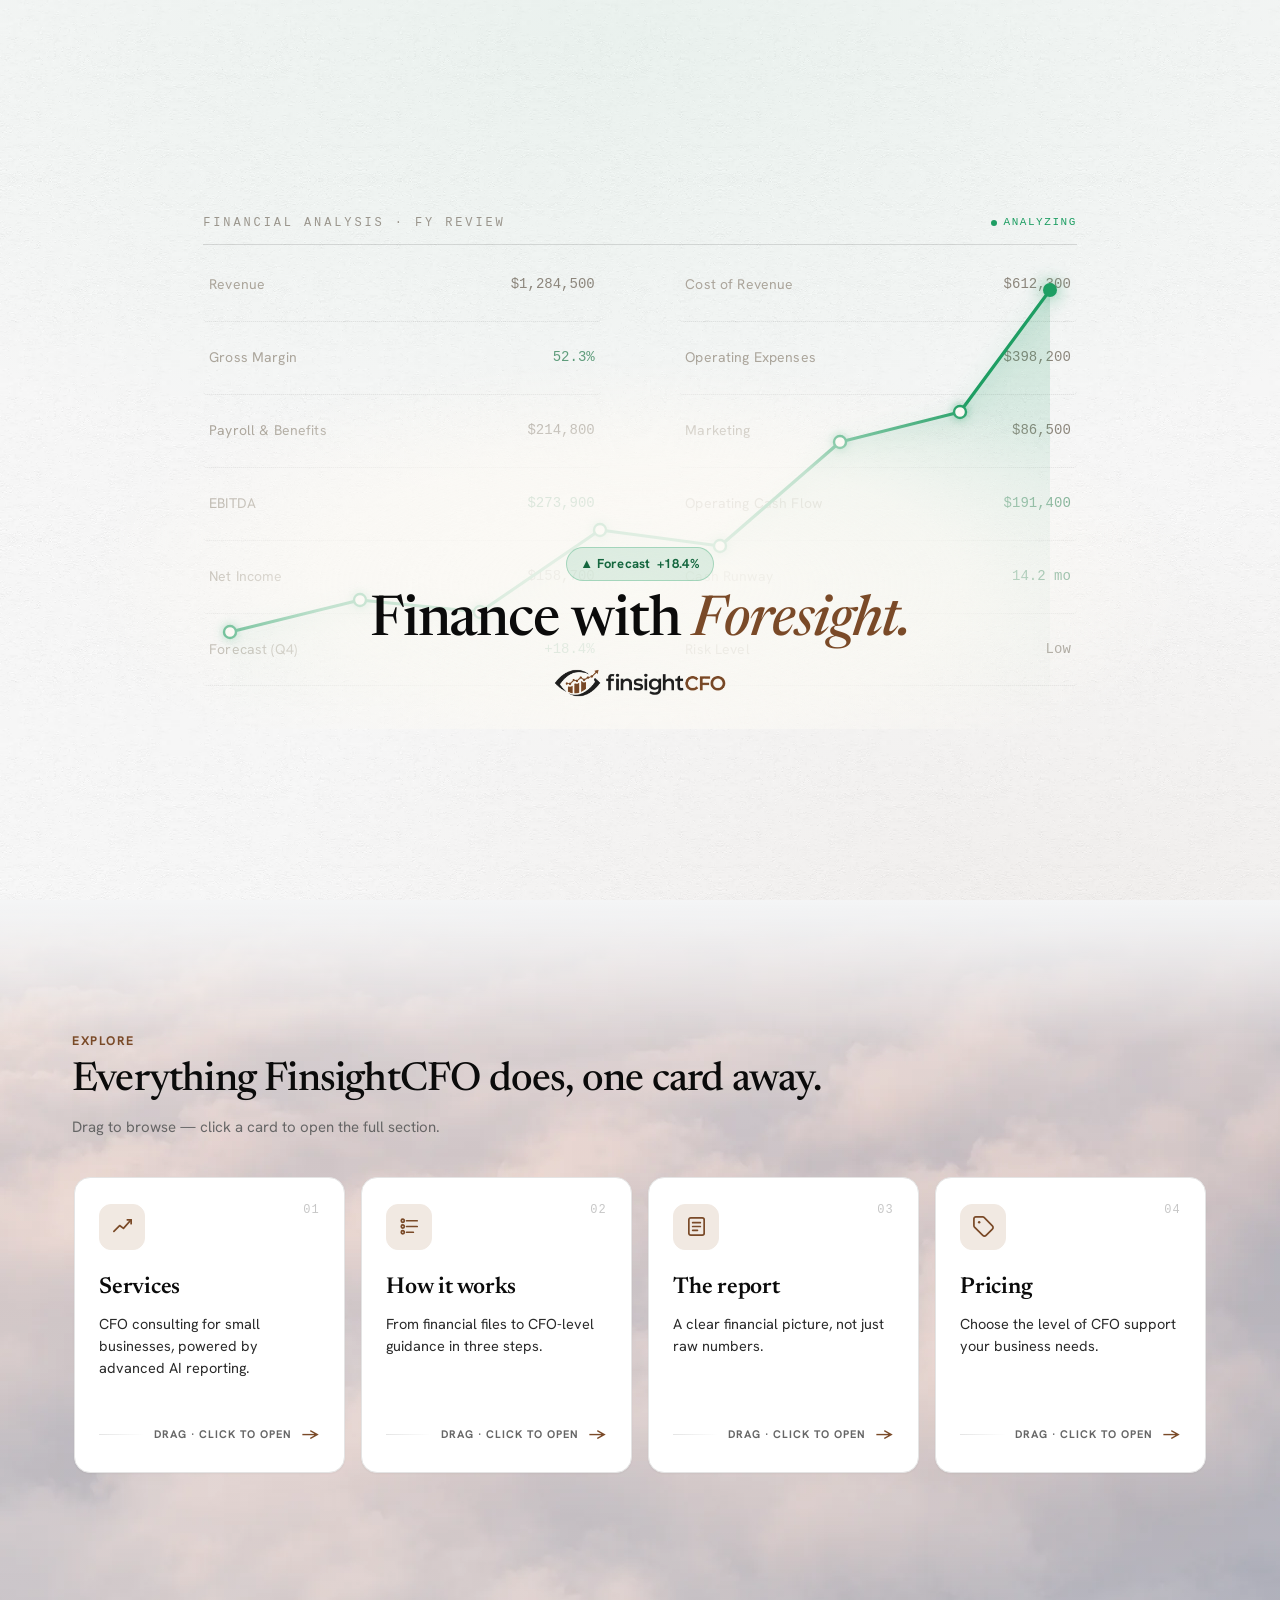
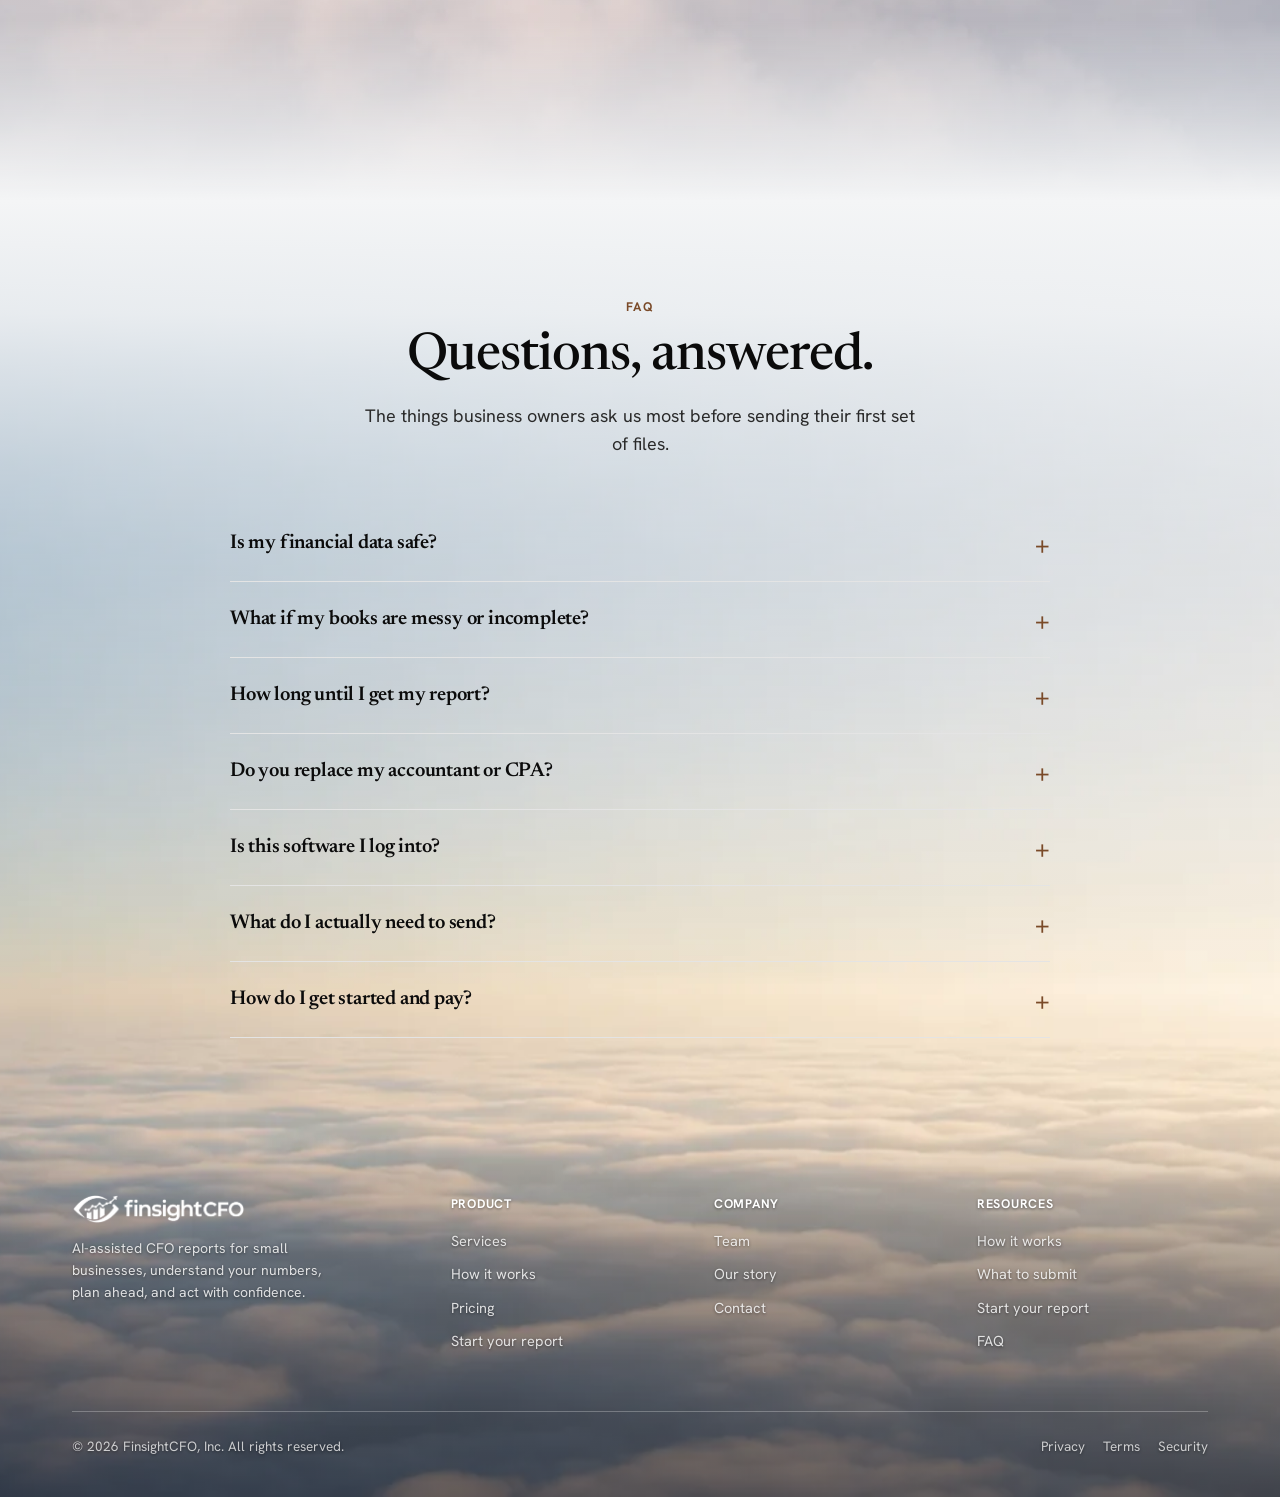
==== index.html @ f8690614 "Accordion: remove pull-cord + dark-room mode, keep only the clouds backdrop - Drop the lever, black " ====
<!DOCTYPE html>
<html lang="en">
<head>
  <meta charset="UTF-8" />
  <meta name="viewport" content="width=device-width, initial-scale=1.0" />
  <meta name="description" content="FinsightCFO turns your financial files into a clear, AI-assisted CFO report - forecasting cash, flagging risk, and laying out the next move for your business." />
  <title>FinsightCFO - Finance with Foresight</title>
  <link rel="canonical" href="https://finsightcfo.org/" />
  <!-- Social sharing (Open Graph + Twitter) -->
  <meta property="og:type" content="website" />
  <meta property="og:site_name" content="FinsightCFO" />
  <meta property="og:title" content="FinsightCFO - Finance with Foresight" />
  <meta property="og:description" content="Send your financial files and get a clear, AI-assisted CFO report back - forecasting cash, flagging risk, and laying out the next move." />
  <meta property="og:url" content="https://finsightcfo.org/" />
  <meta property="og:image" content="https://finsightcfo.org/assets/hero.jpg" />
  <meta name="twitter:card" content="summary_large_image" />
  <meta name="twitter:title" content="FinsightCFO - Finance with Foresight" />
  <meta name="twitter:description" content="Send your financial files and get a clear, AI-assisted CFO report back." />
  <meta name="twitter:image" content="https://finsightcfo.org/assets/hero.jpg" />
  <link rel="icon" type="image/png" href="assets/logo-mark.png" />
  <link rel="preconnect" href="https://fonts.googleapis.com" />
  <link rel="preconnect" href="https://fonts.gstatic.com" crossorigin />
  <link href="https://fonts.googleapis.com/css2?family=Newsreader:ital,opsz,wght@0,6..72,400;0,6..72,500;0,6..72,600;1,6..72,400;1,6..72,500;1,6..72,600&family=Hanken+Grotesk:wght@400;500;600;700&display=swap" rel="stylesheet" />
  <link rel="stylesheet" href="css/style.css" />
  <style>
    /* ---- Hero ---- */
    .hero {
      position: relative; padding: 0; overflow: hidden;
      margin-top: -72px; min-height: 100vh;
      display: flex; flex-direction: column; justify-content: center;
      background-color: #dfe3ee;
      background-image: url("assets/hero-bg.webp");
      background-size: cover; background-position: center top; background-repeat: no-repeat;
    }
    .hero-scrim {
      position: absolute; inset: 0; z-index: 1; pointer-events: none;
      background:
        linear-gradient(to right, rgba(255,255,255,.82) 0%, rgba(255,255,255,.48) 30%, rgba(255,255,255,.1) 54%, rgba(255,255,255,0) 72%),
        linear-gradient(to bottom, rgba(255,255,255,.30) 0%, rgba(255,255,255,0) 24%);
    }
    .hero-inner {
      position: relative; z-index: 2; width: 100%;
      max-width: var(--maxw); margin: 0 auto; padding: 0 32px;
    }
    .badge {
      display: inline-flex;
      align-items: center;
      gap: 8px;
      background: var(--badge);
      color: #ECECEC;
      font-size: 11.5px;
      font-weight: 600;
      letter-spacing: .12em;
      text-transform: uppercase;
      padding: 7px 14px;
      border-radius: 30px;
      width: fit-content;
    }
    .badge .pulse {
      width: 7px;
      height: 7px;
      border-radius: 50%;
      background: var(--accent);
      box-shadow: 0 0 0 0 rgba(122, 74, 40, .5);
      animation: pulse 2.2s infinite;
      flex: none;
    }
    @keyframes pulse {
      0%   { box-shadow: 0 0 0 0 rgba(122, 74, 40, .45); }
      70%  { box-shadow: 0 0 0 9px rgba(122, 74, 40, 0); }
      100% { box-shadow: 0 0 0 0 rgba(122, 74, 40, 0); }
    }
    .hero h1 {
      font-family: var(--serif);
      font-weight: 500;
      font-size: clamp(48px, 7vw, 94px);
      line-height: .98;
      letter-spacing: -.02em;
      margin: 22px 0 0;
      color: var(--ink);
    }
    .hero h1 .l2 { display: block; }
    .hero p.lede { color: var(--ink-2); font-size: clamp(17px, 1.5vw, 19px); max-width: 540px; margin: 26px 0 0; }
    .hero-cta { display: flex; gap: 14px; margin-top: 34px; flex-wrap: wrap; }

    /* embedded "works with exports from" marquee, over the clouds */
    .hero-strip {
      position: absolute; left: 0; right: 0; bottom: 0; z-index: 3;
      display: flex; align-items: center; gap: 26px;
      padding: 14px max(32px, calc((100vw - 1200px) / 2 + 32px)) 20px;
    }
    .hero-strip-label { font-size: 12px; color: var(--ink-3); font-weight: 600; letter-spacing: .05em; text-transform: uppercase; flex: none; }
    /* clouds bleed into the section below */
    .hero-bleed {
      position: absolute; left: 0; right: 0; bottom: 0; height: 170px; z-index: 1; pointer-events: none;
      background: linear-gradient(to bottom, rgba(244,245,246,0) 0%, rgba(244,245,246,.85) 72%, #F4F5F6 100%);
    }

    /* ---- Trust strip ---- */
    .trust {
      border-top: 1px solid var(--line);
      border-bottom: 1px solid var(--line);
      padding: 26px 0;
    }
    .trust-in {
      display: flex;
      align-items: center;
      gap: 28px;
    }
    .trust-label {
      font-size: 12.5px;
      color: var(--ink-3);
      font-weight: 600;
      letter-spacing: .05em;
      text-transform: uppercase;
      flex: none;
    }
    /* auto-scrolling marquee */
    .trust-logos {
      position: relative; flex: 1; overflow: hidden;
      -webkit-mask-image: linear-gradient(90deg, transparent, #000 7%, #000 93%, transparent);
      mask-image: linear-gradient(90deg, transparent, #000 7%, #000 93%, transparent);
    }
    .trust-track {
      display: inline-flex; align-items: center; gap: 44px; white-space: nowrap; padding-left: 44px;
      animation: trustScroll 28s linear infinite; will-change: transform;
    }
    .trust-logos:hover .trust-track { animation-play-state: paused; }
    @keyframes trustScroll { from { transform: translateX(0); } to { transform: translateX(-50%); } }
    .trust-track span {
      font-family: var(--serif);
      font-size: 19px;
      font-weight: 600;
      color: var(--ink-3);
      letter-spacing: -.01em;
    }
    @media (max-width: 560px) { .trust-in { flex-direction: column; gap: 14px; } .trust-label { text-align: center; } }

    /* ---- Features ---- */
    .feat-grid { display: grid; grid-template-columns: repeat(3, 1fr); gap: 20px; margin-top: 52px; }
    .feat {
      background: var(--panel);
      border: 1px solid var(--line-2);
      border-radius: 14px;
      padding: 30px 28px 32px;
      box-shadow: 0 1px 1px rgba(11, 11, 11, .03), 0 4px 14px -10px rgba(11, 11, 11, .12);
      transition: transform .2s ease, box-shadow .2s ease, border-color .2s ease;
    }
    .feat:hover {
      transform: translateY(-2px);
      box-shadow: 0 1px 1px rgba(11, 11, 11, .03), 0 14px 32px -18px rgba(20, 20, 20, .26);
      border-color: var(--line);
    }
    .feat-ico {
      width: 42px;
      height: 42px;
      border-radius: 10px;
      background: var(--accent-soft);
      color: var(--accent);
      display: grid;
      place-items: center;
      margin-bottom: 22px;
    }
    .feat-ico svg { width: 21px; height: 21px; }
    .feat h3 { font-family: var(--serif); font-weight: 600; font-size: 20px; margin: 0 0 9px; letter-spacing: -.01em; }
    .feat p { color: var(--ink-2); font-size: 14.5px; line-height: 1.62; margin: 0; }

    /* ---- How it works (home-specific margin) ---- */
    .home-steps { margin-top: 56px; }
    .home-steps .step h3 { font-size: 25px; }

    /* ---- Platform preview ---- */
    .platform-grid { display: grid; grid-template-columns: 1fr 1.25fr; gap: 56px; align-items: center; }
    .bullets { list-style: none; margin: 26px 0 0; padding: 0; display: flex; flex-direction: column; gap: 16px; }
    .bullets li { display: flex; gap: 13px; font-size: 16px; color: var(--ink-2); }
    .bullets .tick {
      flex: none;
      width: 24px;
      height: 24px;
      border-radius: 7px;
      background: var(--accent-soft);
      color: var(--accent);
      display: grid;
      place-items: center;
      font-size: 13px;
      font-weight: 700;
      margin-top: 1px;
    }
    .bullets strong { color: var(--ink); font-weight: 600; }
    .browser {
      border-radius: 14px;
      overflow: hidden;
      border: 1px solid var(--line-2);
      background: var(--panel);
      box-shadow: 0 1px 1px rgba(11, 11, 11, .04), 0 20px 48px -28px rgba(20, 20, 20, .42);
    }
    .browser-bar {
      display: flex;
      align-items: center;
      gap: 8px;
      padding: 12px 15px;
      background: var(--panel-2);
      border-bottom: 1px solid var(--line);
    }
    .browser-bar i { width: 11px; height: 11px; border-radius: 50%; background: var(--line); display: block; }
    .browser-bar .url {
      margin-left: 12px;
      font-size: 12.5px;
      color: var(--ink-3);
      font-family: var(--mono);
      background: var(--panel);
      border: 1px solid var(--line);
      border-radius: 7px;
      padding: 4px 12px;
      flex: 1;
      max-width: 340px;
    }
    .browser img { display: block; width: 100%; }

    /* ---- What you can submit ---- */
    /* ---- Pricing ---- */
    .price-grid {
      display: grid;
      grid-template-columns: repeat(3, 1fr);
      gap: 22px;
      margin-top: 56px;
      align-items: start;
    }
    .plan {
      position: relative;
      background: var(--panel);
      border: 1.5px solid var(--ink);
      border-radius: 14px;
      padding: 32px 30px;
      display: flex;
      flex-direction: column;
      gap: 8px;
      box-shadow: 5px 5px 0 0 var(--accent);
      transition: transform .25s ease, box-shadow .25s ease;
    }
    .plan:hover { transform: translate(-3px, -3px); box-shadow: 9px 9px 0 0 var(--accent); }
    .plan--feat {
      background: var(--badge);
      color: #ECECEC;
      border-color: var(--ink);
      transform: translateY(-10px);
      box-shadow: 6px 6px 0 0 var(--accent);
    }
    .plan--feat:hover { transform: translate(-3px, -13px); box-shadow: 10px 10px 0 0 var(--accent); }
    /* icon-in-a-circle per tier */
    .plan-icon {
      width: 46px; height: 46px; border-radius: 50%; margin-bottom: 14px;
      border: 1.5px solid var(--ink); color: var(--accent);
      display: grid; place-items: center; flex: none;
    }
    .plan-icon svg { width: 22px; height: 22px; }
    .plan--feat .plan-icon { border-color: rgba(255, 255, 255, .55); color: #E9C48C; }
    /* "Popular" badge */
    .plan-badge {
      position: absolute; top: -13px; right: 20px;
      background: #ECECEC; color: var(--ink);
      font-size: 11px; font-weight: 700; letter-spacing: .07em; text-transform: uppercase;
      padding: 5px 12px; border-radius: 30px; border: 1.5px solid var(--ink);
      transform: rotate(3deg);
    }
    .plan-name { font-size: 14px; font-weight: 700; letter-spacing: .04em; text-transform: uppercase; color: var(--ink-3); }
    .plan--feat .plan-name { color: var(--accent-soft); }
    .plan-price {
      font-family: var(--serif);
      font-size: 46px;
      font-weight: 500;
      letter-spacing: -.02em;
      line-height: 1;
      margin-top: 6px;
    }
    .plan-price span { font-family: var(--sans); font-size: 15px; color: var(--ink-3); font-weight: 500; }
    .plan--feat .plan-price span { color: var(--ink-4); }
    .plan-desc { font-size: 14.5px; color: var(--ink-2); margin: 4px 0 18px; }
    .plan--feat .plan-desc { color: var(--accent-soft); }
    .plan ul { list-style: none; margin: 0 0 24px; padding: 0; display: flex; flex-direction: column; gap: 11px; flex: 1; }
    .plan li { display: flex; align-items: flex-start; gap: 10px; font-size: 14.5px; }
    .plan li::before {
      content: "\2713"; flex: none; margin-top: 1px;
      display: inline-grid; place-items: center;
      width: 18px; height: 18px; border: 1.5px solid var(--ink); border-radius: 50%;
      font-size: 10px; font-weight: 700; color: var(--ink);
    }
    .plan--feat li::before { border-color: rgba(255, 255, 255, .5); color: #ECECEC; }
    .plan .btn { justify-content: center; }

    /* Expandable plan details */
    .plan-more { margin-top: 6px; border-top: 1px solid var(--line-2); padding-top: 12px; }
    .plan--feat .plan-more { border-color: rgba(255, 255, 255, .16); }
    .plan-more > summary {
      list-style: none;
      cursor: pointer;
      display: flex;
      align-items: center;
      justify-content: space-between;
      gap: 8px;
      font-size: 12.5px;
      font-weight: 700;
      letter-spacing: .02em;
      color: var(--accent);
      user-select: none;
    }
    .plan--feat .plan-more > summary { color: #CDB096; }
    .plan-more > summary::-webkit-details-marker { display: none; }
    .plan-more > summary::after { content: "\25BE"; font-size: 11px; transition: transform .2s; }
    .plan-more[open] > summary::after { transform: rotate(180deg); }
    .pm-body { margin-top: 14px; display: flex; flex-direction: column; gap: 16px; }
    .pm-block h5 {
      font-size: 10px;
      font-weight: 700;
      letter-spacing: .07em;
      text-transform: uppercase;
      color: var(--ink-3);
      margin: 0 0 8px;
    }
    .plan--feat .pm-block h5 { color: var(--accent-soft); }
    .pm-block ul { list-style: none; margin: 0; padding: 0; display: flex; flex-direction: column; gap: 6px; }
    .pm-block li { display: flex; gap: 8px; font-size: 12.5px; color: var(--ink-2); line-height: 1.4; }
    .plan--feat .pm-block li { color: var(--accent-soft); }
    .pm-block li::before { content: "\203A"; color: var(--accent); font-weight: 700; flex: none; }
    .plan--feat .pm-block li::before { color: #CDB096; }
    .pm-turn { font-size: 11.5px; color: var(--ink-3); line-height: 1.45; }
    .plan--feat .pm-turn { color: var(--accent-soft); }
    .pm-turn strong { color: var(--ink-2); }
    .plan--feat .pm-turn strong { color: #ECECEC; }

    /* ---- Sample report ---- */
    .sample-grid { display: grid; grid-template-columns: 1fr 1fr; gap: 28px; margin-top: 48px; align-items: start; }
    .report-doc {
      background: var(--panel);
      border: 1px solid var(--line-2);
      border-radius: 14px;
      padding: 28px 32px;
      box-shadow: 0 1px 1px rgba(11, 11, 11, .03), 0 4px 14px -10px rgba(11, 11, 11, .12);
    }
    .report-doc-h { border-bottom: 1px solid var(--line); padding-bottom: 14px; margin-bottom: 6px; }
    .report-doc-title { font-family: var(--serif); font-size: 19px; font-weight: 600; }
    .report-doc-sub { font-size: 12px; color: var(--ink-3); margin-top: 3px; }
    .report-toc { list-style: none; margin: 0; padding: 0; }
    .report-toc li {
      display: flex;
      align-items: center;
      gap: 13px;
      padding: 12px 0;
      border-bottom: 1px solid var(--line-2);
      font-size: 14.5px;
    }
    .report-toc li:last-child { border-bottom: 0; }
    .report-toc .n { font-family: var(--serif); font-size: 13px; color: var(--accent); font-weight: 600; flex: none; }
    .insight-col h4 {
      font-size: 11px;
      font-weight: 700;
      letter-spacing: .07em;
      text-transform: uppercase;
      color: var(--ink-3);
      margin: 0 0 14px;
    }
    .insight-ex {
      background: var(--panel);
      border: 1px solid var(--line);
      border-left: 3px solid var(--accent);
      border-radius: 0 12px 12px 0;
      padding: 13px 16px;
      font-size: 14.5px;
      color: var(--ink);
      margin-bottom: 11px;
      line-height: 1.45;
    }
    .trust-note {
      margin: 34px auto 0;
      text-align: center;
      font-size: 13.5px;
      color: var(--ink-3);
      max-width: 760px;
      line-height: 1.55;
    }

    /* ---- Responsive (home) ---- */
    @media (max-width: 900px) {
      .hero { min-height: 80vh; background-position: 64% top; }
      .hero-inner { padding: 0 24px; }
      .hero-scrim { background: linear-gradient(to bottom, rgba(255,255,255,.62) 0%, rgba(255,255,255,.2) 38%, rgba(255,255,255,0) 64%); }
      .hero-strip { padding: 12px 24px 16px; gap: 16px; }
      .feat-grid { grid-template-columns: 1fr 1fr; }
      .price-grid { grid-template-columns: 1fr; }
      .plan--feat { transform: none; }
      .platform-grid { grid-template-columns: 1fr; gap: 40px; }
      .sample-grid { grid-template-columns: 1fr; }
      .home-steps { grid-template-columns: 1fr; }
    }
    @media (max-width: 640px) {
      .feat-grid { grid-template-columns: 1fr; }
      .hero-cta { flex-direction: column; align-items: stretch; }
      .hero-cta .btn { justify-content: center; }
    }
    /* ===== Intro overlay: AI financial analysis -> upward momentum ===== */
    #introOverlay {
      position: fixed; inset: 0; z-index: 9999; overflow: hidden;
      display: flex; align-items: center; justify-content: center;
      background-color: #FBF9F4;
      background-image:
        radial-gradient(130% 90% at 50% 4%, rgba(30,158,99,.06), transparent 58%),
        radial-gradient(110% 80% at 84% 104%, rgba(122,74,40,.05), transparent 60%),
        url("assets/paper-texture.webp");
      background-size: cover, cover, 360px auto;
      will-change: opacity;
    }
    #introOverlay.intro-hide { animation: introFade .8s ease forwards; }
    @keyframes introFade { to { opacity: 0; visibility: hidden; } }

    .intro-wrap { position: relative; width: min(960px, 92vw); aspect-ratio: 16 / 9; }
    @media (max-height: 720px) { .intro-wrap { width: min(820px, 90vw); } }

    /* faint financial statement watermark */
    .intro-doc { position: absolute; inset: 0; padding: 3.5% 4.5%; display: flex; flex-direction: column;
      opacity: 0; animation: introUp .9s ease .15s forwards; }
    .intro-doc-head { display: flex; align-items: center; justify-content: space-between;
      border-bottom: 1px solid rgba(58,58,58,.16); padding-bottom: 12px; margin-bottom: 4px; }
    .intro-doc-title { font-family: var(--mono); font-size: clamp(10px,1.2vw,12px); letter-spacing: .24em;
      text-transform: uppercase; color: #9a958c; }
    .intro-doc-live { display: inline-flex; align-items: center; gap: 7px; font-family: var(--mono);
      font-size: clamp(9px,1.1vw,11px); letter-spacing: .14em; text-transform: uppercase; color: #1E9E63; }
    .intro-doc-live i { width: 6px; height: 6px; border-radius: 50%; background: #1E9E63;
      box-shadow: 0 0 0 0 rgba(30,158,99,.55); animation: introPulseDot 1.4s infinite; }
    @keyframes introPulseDot { 0%{box-shadow:0 0 0 0 rgba(30,158,99,.55)} 70%{box-shadow:0 0 0 7px rgba(30,158,99,0)} 100%{box-shadow:0 0 0 0 rgba(30,158,99,0)} }
    .intro-rows { flex: 1; display: grid; grid-template-columns: 1fr 1fr; grid-auto-rows: 1fr; column-gap: 9%; }
    .intro-row { display: flex; align-items: center; justify-content: space-between; gap: 14px;
      border-bottom: 1px dotted rgba(58,58,58,.13); padding: 0 6px; border-radius: 4px;
      transition: background .3s ease; }
    .intro-row .lbl { font-family: var(--sans); font-size: clamp(10px,1.35vw,14px); color: #ABA59B; letter-spacing: .01em; white-space: nowrap; overflow: hidden; text-overflow: ellipsis; }
    .intro-row .val { font-family: var(--mono); font-size: clamp(10px,1.35vw,14px); color: #8C867C;
      font-variant-numeric: tabular-nums; transition: color .3s ease; }
    .intro-row.key .val { color: #5f9d7c; }
    .intro-row.scan { background: linear-gradient(90deg, rgba(30,158,99,.13), rgba(30,158,99,.02)); }
    .intro-row.scan .lbl { color: #6f6a61; }
    .intro-row.scan .val { color: #1E9E63; font-weight: 700; }

    /* sweeping analysis line */
    .intro-scan { position: absolute; left: 4%; right: 4%; height: 2px; top: 16%; z-index: 2;
      background: linear-gradient(90deg, transparent, rgba(30,158,99,.6), transparent);
      box-shadow: 0 0 16px rgba(30,158,99,.45); opacity: 0; animation: introSweep 1.5s ease-in-out .35s 1; }
    @keyframes introSweep {
      0% { top: 15%; opacity: 0; }
      12% { opacity: 1; }
      88% { opacity: 1; }
      100% { top: 90%; opacity: 0; }
    }

    /* refined green rising chart over the statement */
    .intro-chart { position: absolute; inset: 0; width: 100%; height: 100%; z-index: 2; pointer-events: none; }
    .intro-area { fill: url(#introGrad); opacity: 0; animation: introUp 1s ease 1.05s forwards; }
    .intro-line { fill: none; stroke: #1E9E63; stroke-width: 3.2; stroke-linecap: round; stroke-linejoin: round;
      filter: drop-shadow(0 4px 10px rgba(30,158,99,.32)); }
    .intro-pt { fill: #FBF9F4; stroke: #1E9E63; stroke-width: 2.4; opacity: 0; transform-box: fill-box;
      transform-origin: center; filter: drop-shadow(0 0 5px rgba(30,158,99,.55));
      animation: introPop .5s cubic-bezier(.2,1.4,.4,1) both; }
    .intro-tip { fill: #1E9E63; opacity: 0; transform-box: fill-box; transform-origin: center;
      filter: drop-shadow(0 0 9px rgba(30,158,99,.8)); animation: introPop .55s cubic-bezier(.2,1.4,.4,1) 1.95s both; }
    .intro-tip-ring { fill: none; stroke: #1E9E63; stroke-width: 2.5; opacity: 0; transform-box: fill-box;
      transform-origin: center; animation: introRing 1.5s ease-out 2.05s 2; }
    @keyframes introPop { from { opacity: 0; transform: scale(0); } to { opacity: 1; transform: scale(1); } }
    @keyframes introRing { 0% { opacity: .7; transform: scale(.45); } 100% { opacity: 0; transform: scale(2.7); } }
    @keyframes introUp { to { opacity: 1; } }

    /* brief labels along the line */
    .intro-flag { position: absolute; z-index: 3; opacity: 0; transform: translate(-50%,-150%);
      font-family: var(--sans); font-size: clamp(10px,1.2vw,12px); font-weight: 600; letter-spacing: .03em; color: #2A2A2A;
      background: rgba(255,255,255,.94); border: 1px solid rgba(30,158,99,.4); border-radius: 30px;
      padding: 4px 11px; white-space: nowrap; box-shadow: 0 8px 20px -12px rgba(30,158,99,.6);
      animation: introFlag 1.8s ease both; }
    .intro-flag::before { content: ""; display: inline-block; width: 6px; height: 6px; border-radius: 50%;
      background: #1E9E63; margin-right: 7px; vertical-align: middle; }
    @keyframes introFlag {
      0% { opacity: 0; transform: translate(-50%,-128%); }
      16% { opacity: 1; transform: translate(-50%,-150%); }
      74% { opacity: 1; transform: translate(-50%,-150%); }
      100% { opacity: 0; transform: translate(-50%,-168%); }
    }

    /* headline */
    .intro-stage { position: absolute; left: 0; right: 0; bottom: 4%; text-align: center; z-index: 4; }
    .intro-stage::before { content: ""; position: absolute; left: 50%; bottom: -20%; transform: translateX(-50%);
      width: 132%; height: 340%; z-index: -1; pointer-events: none;
      background: radial-gradient(58% 58% at 50% 72%, rgba(251,249,244,.96) 0%, rgba(251,249,244,.74) 44%, rgba(251,249,244,0) 76%); }
    .intro-tag { display: inline-flex; align-items: center; gap: 6px; margin-bottom: 13px;
      background: rgba(30,158,99,.12); color: #15673F; font-family: var(--sans); font-weight: 700; font-size: clamp(11px,1.3vw,13px);
      letter-spacing: .02em; padding: 6px 13px; border-radius: 30px; border: 1px solid rgba(30,158,99,.3);
      opacity: 0; transform: translateY(8px); animation: introTag .6s cubic-bezier(.2,1.4,.4,1) 1.75s forwards; }
    @keyframes introTag { to { opacity: 1; transform: none; } }
    .intro-title { font-family: var(--serif); font-weight: 500; font-size: clamp(32px, 5.4vw, 56px); line-height: 1;
      letter-spacing: -.02em; color: var(--ink); margin: 0; }
    .intro-title em { font-style: italic; color: var(--accent); }
    .intro-title .ch { display: inline-block; opacity: 0; transform: translateY(40px);
      animation: introCh .55s cubic-bezier(.2,.8,.3,1) forwards; }
    @keyframes introCh { to { opacity: 1; transform: none; } }
    .intro-logo { display: block; height: clamp(22px, 2.6vw, 30px); width: auto; margin: 18px auto 0;
      opacity: 0; animation: introUp .7s ease 2.15s forwards; }
    body.intro-lock { overflow: hidden; }
    @media (prefers-reduced-motion: reduce) {
      #introOverlay *, #introOverlay { animation-duration: .01ms !important; animation-delay: 0s !important;
        animation-iteration-count: 1 !important; }
      .intro-scan { display: none; }
    }
    @media (max-width: 640px) {
      .intro-rows { grid-template-columns: 1fr; }
      .intro-row:nth-child(n+9) { display: none; }
    }

    /* ===== Explore: interactive horizontal accordion (Services / How it works / Report / Pricing) ===== */
    .acc { padding: 130px 0 12px; position: relative; }
    .acc-intro { max-width: 760px; }
    .acc-intro h2 { font-family: var(--serif); font-weight: 500; font-size: clamp(28px, 3.4vw, 40px);
      line-height: 1.08; letter-spacing: -.02em; margin: 10px 0 0; color: var(--ink); }
    .acc-lead { color: var(--ink-3); font-size: 15px; margin-top: 12px; }
    .acc-lead .acc-grab { color: var(--accent); font-weight: 600; }

    .acc-deck { display: flex; gap: 16px; margin-top: 34px; align-items: stretch;
      overflow-x: auto; scroll-snap-type: x mandatory; -webkit-overflow-scrolling: touch;
      scrollbar-width: none; cursor: grab; padding: 4px 2px 8px; }
    .acc-deck::-webkit-scrollbar { display: none; }
    .acc-deck.dragging { cursor: grabbing; }
    .acc-deck.dragging .acc-card { pointer-events: none; }

    .acc-card {
      position: relative; flex: 1 1 0; min-width: 0; scroll-snap-align: center;
      display: flex; flex-direction: column; align-items: flex-start; text-align: left;
      background: var(--panel); border: 1px solid var(--line); border-radius: 16px;
      padding: 26px 24px; min-height: 296px; cursor: pointer; font: inherit; color: var(--ink);
      box-shadow: 0 1px 2px rgba(11, 11, 11, .04); overflow: hidden;
      transition: flex-grow .45s cubic-bezier(.4,0,.2,1), box-shadow .3s ease, border-color .3s ease, transform .3s ease;
    }
    .acc-card:hover, .acc-card:focus-visible {
      border-color: var(--ink-4); outline: none;
      box-shadow: 0 20px 44px -24px rgba(11, 11, 11, .42), 0 2px 6px rgba(11, 11, 11, .05);
    }
    .acc-ico { width: 46px; height: 46px; border-radius: 12px; border: 1px solid var(--accent-soft);
      display: grid; place-items: center; color: var(--accent); background: var(--accent-soft); flex: none; }
    .acc-ico svg { width: 23px; height: 23px; }
    .acc-num { position: absolute; top: 23px; right: 24px; font-family: var(--mono); font-size: 12px;
      color: var(--ink-4); letter-spacing: .1em; }
    .acc-title { font-family: var(--serif); font-weight: 600; font-size: 23px; letter-spacing: -.01em; margin-top: 20px; }
    .acc-prev { color: var(--ink-2); font-size: 14.5px; line-height: 1.5; margin-top: 8px; }
    .acc-more { color: var(--ink-3); font-size: 13.5px; line-height: 1.55; overflow: hidden; }
    .acc-hint { margin-top: auto; padding-top: 18px; display: flex; align-items: center; gap: 10px; width: 100%;
      font-size: 11px; font-weight: 700; letter-spacing: .09em; text-transform: uppercase; color: var(--ink-3); }
    .acc-hint .ah-line { flex: 1; height: 1px; background: linear-gradient(90deg, var(--line), transparent); }
    .acc-hint .ah-open { color: var(--accent); font-size: 15px; transition: transform .3s ease; }
    .acc-card:hover .ah-open, .acc-card:focus-visible .ah-open { transform: translateX(4px); }

    /* desktop: hovered card expands like a horizontal accordion and reveals more */
    @media (hover: hover) and (min-width: 861px) {
      .acc-deck:hover .acc-card { flex-grow: .72; }
      .acc-card:hover, .acc-card:focus-visible { flex-grow: 2.3; }
      .acc-more { max-height: 0; opacity: 0; margin-top: 0;
        transition: max-height .45s ease, opacity .35s ease, margin-top .45s ease; }
      .acc-card:hover .acc-more, .acc-card:focus-visible .acc-more { max-height: 130px; opacity: 1; margin-top: 12px; }
    }

    /* expanded stage (full section view) */
    .acc-stage { animation: accFade .4s ease; }
    @keyframes accFade { from { opacity: 0; transform: translateY(10px); } to { opacity: 1; transform: none; } }
    .acc-backbar { padding-top: 30px; padding-bottom: 4px; display: flex; align-items: center; gap: 12px 16px; flex-wrap: wrap; }
    .acc-back { display: inline-flex; align-items: center; gap: 7px; font: inherit; cursor: pointer; flex: none;
      background: var(--panel); border: 1px solid var(--line); border-radius: 30px; padding: 9px 18px 9px 13px;
      font-size: 13.5px; font-weight: 600; color: var(--ink); box-shadow: 0 1px 2px rgba(11, 11, 11, .04);
      transition: border-color .2s ease, box-shadow .2s ease, transform .2s ease; }
    .acc-back:hover { border-color: var(--ink-4); box-shadow: 0 8px 20px -12px rgba(11, 11, 11, .42); transform: translateX(-2px); }
    .acc-back svg { color: var(--accent); }
    /* section switcher tabs next to the back button */
    .acc-tabs { display: flex; align-items: center; gap: 8px; flex-wrap: wrap; padding-left: 16px;
      border-left: 1px solid var(--line); }
    .acc-tab { display: inline-flex; align-items: center; gap: 7px; font: inherit; cursor: pointer;
      background: transparent; border: 1px solid transparent; border-radius: 30px; padding: 8px 15px;
      font-size: 13.5px; font-weight: 600; color: var(--ink-3); white-space: nowrap;
      transition: color .2s ease, background .2s ease, border-color .2s ease; }
    .acc-tab .at-n { font-family: var(--mono); font-size: 11px; color: var(--ink-4); letter-spacing: .06em; }
    .acc-tab:hover { color: var(--ink); background: var(--panel); border-color: var(--line); }
    .acc-tab:hover .at-n { color: var(--accent); }
    .acc-tab.active { color: #fff; background: var(--ink); border-color: var(--ink); }
    .acc-tab.active .at-n { color: rgba(255,255,255,.6); }
    @media (max-width: 860px) {
      .acc-backbar { gap: 10px; }
      .acc-tabs { width: 100%; padding-left: 0; border-left: none; padding-top: 4px;
        flex-wrap: nowrap; overflow-x: auto; scrollbar-width: none; }
      .acc-tabs::-webkit-scrollbar { display: none; }
      .acc-tab { flex: none; }
    }
    .acc-panel[hidden], .acc-stage[hidden] { display: none; }
    .acc-panel > .section { padding-top: 10px; }

    /* ===== Clouds backdrop (scoped to the accordion) ===== */
    .acc { overflow: hidden; isolation: isolate; background-color: var(--bg); min-height: 100vh; }
    .acc-room { position: absolute; inset: 0; z-index: -2; pointer-events: none; overflow: hidden; }
    .acc-room-layer { position: absolute; inset: 0; background-size: cover; background-position: center;
      background-repeat: no-repeat; }
    /* clouds, with top & bottom edges faded into the page color so the section blends
       seamlessly into the hero above and the sky-footer below */
    .acc-clouds { background-image: url("assets/clouds-bg.webp"); background-color: var(--bg);
      -webkit-mask-image: linear-gradient(to bottom, transparent 0%, #000 16%, #000 80%, transparent 100%);
      mask-image: linear-gradient(to bottom, transparent 0%, #000 16%, #000 80%, transparent 100%); }

    /* light scrim so headings/cards stay readable over the clouds without hiding them */
    .acc::before { content: ""; position: absolute; inset: 0; z-index: -1; pointer-events: none;
      background: linear-gradient(180deg, rgba(244,245,246,.30) 0%, rgba(244,245,246,.08) 28%, rgba(244,245,246,.34) 100%); }

    @media (max-width: 860px) {
      .acc { padding-top: 104px; }
      .acc-deck { gap: 14px; margin-top: 26px; }
      .acc-card { flex: 0 0 82%; min-width: 82%; min-height: 0; padding: 24px 22px; }
      .acc-card .acc-more { margin-top: 12px; max-height: none; opacity: 1; }
    }

    /* ---- FAQ ---- */
    .faq-list { max-width: 820px; margin: 48px auto 0; }
    .faq-item { border-bottom: 1px solid var(--line); }
    .faq-item summary {
      list-style: none; cursor: pointer; display: flex; align-items: center; justify-content: space-between;
      gap: 20px; padding: 22px 0; font-family: var(--serif); font-size: 20px; font-weight: 600;
      letter-spacing: -.01em; color: var(--ink);
    }
    .faq-item summary::-webkit-details-marker { display: none; }
    .faq-item summary::after {
      content: "+"; font-family: var(--sans); font-size: 26px; font-weight: 400; line-height: 1;
      color: var(--accent); flex: none; transition: transform .2s;
    }
    .faq-item[open] summary::after { transform: rotate(45deg); }
    .faq-item .faq-a { padding: 0 0 24px; color: var(--ink-2); font-size: 16px; line-height: 1.65; max-width: 720px; }
    .faq-item .faq-a a { color: var(--accent); text-decoration: underline; }

    /* ---- Uniform off-white: drop the alternating gray bands on the homepage ---- */
    .section--alt {
      background-color: transparent;
      background-image: none;
      border-top-color: transparent;
      border-bottom-color: transparent;
    }

    /* ---- Sky footer: cloud image behind the FAQ + footer ---- */
    .skyfoot { position: relative; isolation: isolate; }
    .skyfoot::before {
      content: ""; position: absolute; inset: 0; z-index: -2;
      background-color: #cdd8e6;
      background-image: url("assets/sky-footer.webp");
      background-size: cover;
      background-position: bottom center;
      background-repeat: no-repeat;
    }
    .skyfoot::after {
      content: ""; position: absolute; left: 0; right: 0; top: 0; height: 62%; z-index: -1; pointer-events: none;
      background: linear-gradient(to bottom,
        #F4F5F6 0%,
        rgba(244, 245, 246, .92) 14%,
        rgba(244, 245, 246, .5) 44%,
        rgba(244, 245, 246, 0) 100%);
    }
    .skyfoot .footer {
      position: relative;
      background: transparent;
      border-top: none;
    }
    /* Soft dark veil over the footer band so light text reads on the clouds */
    .skyfoot .footer::before {
      content: ""; position: absolute; inset: 0; z-index: 0; pointer-events: none;
      background: linear-gradient(to bottom,
        rgba(18, 24, 38, 0) 0%,
        rgba(18, 24, 38, .34) 38%,
        rgba(18, 24, 38, .56) 100%);
    }
    .skyfoot .footer > .wrap { position: relative; z-index: 1; }
    /* Light footer text for contrast against the sky */
    .skyfoot .footer .foot-brand p { color: rgba(255, 255, 255, .82); }
    .skyfoot .footer .foot-col h4 { color: #fff; }
    .skyfoot .footer .foot-col a { color: rgba(255, 255, 255, .82); }
    .skyfoot .footer .foot-col a:hover { color: #fff; }
    .skyfoot .footer .foot-bottom { border-top-color: rgba(255, 255, 255, .26); }
    .skyfoot .footer .foot-bottom span,
    .skyfoot .footer .foot-legal a { color: rgba(255, 255, 255, .74); }
    .skyfoot .footer .foot-legal a:hover { color: #fff; }
    .skyfoot .footer .foot-brand p,
    .skyfoot .footer .foot-col a,
    .skyfoot .footer .foot-col h4,
    .skyfoot .footer .foot-bottom span,
    .skyfoot .footer .foot-legal a { text-shadow: 0 1px 3px rgba(0, 0, 0, .45); }

    /* ---- Start your report (intake) ---- */
    .intake-grid { display: grid; grid-template-columns: 1.25fr .85fr; gap: 40px; align-items: start; margin-top: 48px; }
    .intake-step { margin-bottom: 36px; }
    .intake-step:last-of-type { margin-bottom: 0; }
    .intake-steplabel { display: flex; align-items: center; gap: 11px; margin-bottom: 16px; }
    .intake-stepn { font-family: var(--mono); font-size: 12px; font-weight: 700; color: #fff; background: var(--btn); width: 24px; height: 24px; border-radius: 50%; display: grid; place-items: center; flex: none; }
    .intake-steptitle { font-family: var(--serif); font-size: 20px; font-weight: 600; letter-spacing: -.01em; }
    .svc-toggle { display: grid; grid-template-columns: repeat(3, 1fr); gap: 10px; }
    .svc-opt { position: relative; text-align: left; background: #fff; border: 1px solid var(--line-2); border-radius: 10px; padding: 16px; cursor: pointer; font: inherit; box-shadow: 0 1px 1px rgba(11, 11, 11, .03); transition: border-color .15s, box-shadow .15s; }
    .svc-opt:hover { border-color: var(--line); }
    .svc-opt.active { border-color: var(--accent); box-shadow: inset 0 0 0 1px var(--accent), 0 0 0 3px rgba(122, 74, 40, .1); }
    .svc-opt .so-name { font-weight: 700; font-size: 14px; color: var(--ink); }
    .svc-opt .so-price { font-size: 12.5px; color: var(--ink-3); margin-top: 3px; }
    .svc-opt .so-dot { position: absolute; top: 13px; right: 13px; width: 9px; height: 9px; border-radius: 50%; border: 1.5px solid var(--ink-4); }
    .svc-opt.active .so-dot { border-color: var(--accent); background: var(--accent); }
    .field { margin-bottom: 22px; }
    .field-label { display: block; font-size: 10.5px; font-weight: 700; letter-spacing: .1em; text-transform: uppercase; color: var(--ink-3); margin-bottom: 10px; }
    .field-label .req { color: var(--accent); }
    .field input, .field select, .field textarea { width: 100%; font: inherit; font-size: 15px; color: var(--ink); background: #fff; border: 1px solid var(--line); border-radius: 10px; padding: 14px 15px; box-shadow: 0 1px 1px rgba(11, 11, 11, .02); transition: border-color .15s, box-shadow .15s; }
    .field input:focus, .field select:focus, .field textarea:focus { outline: none; border-color: var(--accent); box-shadow: 0 0 0 3px rgba(122, 74, 40, .12); }
    .field textarea { min-height: 104px; resize: vertical; }
    .field.invalid input, .field.invalid select, .field.invalid textarea { border-color: #b3261e; box-shadow: 0 0 0 3px rgba(179, 38, 30, .12); }
    .frow { display: grid; grid-template-columns: 1fr 1fr; gap: 0 16px; }
    .upload { border: 1px dashed var(--ink-4); border-radius: 12px; padding: 18px 18px; background: var(--panel-2); }
    .upload input[type=file] { font-size: 13.5px; color: var(--ink-2); width: 100%; }
    .upload .uphelp { font-size: 13px; color: var(--ink-3); margin: 10px 0 0; line-height: 1.5; }
    .filechecks { display: grid; grid-template-columns: 1fr 1fr; gap: 9px 18px; margin-top: 16px; }
    .chk { display: flex; gap: 9px; align-items: flex-start; font-size: 14px; color: var(--ink-2); cursor: pointer; }
    .chk input { margin-top: 2px; accent-color: var(--btn); flex: none; }
    .intake-note { margin-top: 16px; background: var(--accent-soft); border-left: 3px solid var(--accent); border-radius: 0 10px 10px 0; padding: 13px 16px; font-size: 13.5px; color: var(--ink-2); line-height: 1.5; }
    .intake-note strong { color: var(--ink); }
    .consent { display: flex; gap: 11px; align-items: flex-start; margin: 6px 0 20px; font-size: 14px; color: var(--ink-2); line-height: 1.5; cursor: pointer; }
    .consent input { margin-top: 3px; accent-color: var(--btn); flex: none; }
    .intake-form .btn { width: 100%; justify-content: center; }
    .formerr { color: #b3261e; font-size: 13.5px; margin: 0 0 14px; display: none; }
    .formerr.show { display: block; }
    /* right summary */
    .svc-summary { position: sticky; top: 96px; background: #fff; border: 1px solid var(--line-2); border-radius: 14px; padding: 30px 28px; box-shadow: 0 1px 1px rgba(11, 11, 11, .03), 0 4px 14px -10px rgba(11, 11, 11, .12); }
    .ss-name { font-family: var(--serif); font-size: 23px; font-weight: 600; letter-spacing: -.01em; }
    .ss-price { font-size: 14px; font-weight: 700; color: var(--accent); letter-spacing: .02em; margin-top: 5px; }
    .ss-best { font-size: 13.5px; color: var(--ink-2); margin: 12px 0 0; line-height: 1.5; }
    .ss-block { margin-top: 18px; padding-top: 16px; border-top: 1px solid var(--line-2); }
    .ss-block h5 { font-size: 10.5px; font-weight: 700; letter-spacing: .07em; text-transform: uppercase; color: var(--ink-3); margin: 0 0 9px; }
    .ss-block ul { list-style: none; margin: 0; padding: 0; display: flex; flex-direction: column; gap: 6px; }
    .ss-block li { display: flex; gap: 8px; font-size: 13.5px; color: var(--ink-2); line-height: 1.4; }
    .ss-block li::before { content: "\203A"; color: var(--accent); font-weight: 700; flex: none; }
    .ss-turn { font-size: 12.5px; color: var(--ink-3); margin-top: 16px; line-height: 1.45; }
    .ss-turn strong { color: var(--ink-2); }
    .ss-review { margin-top: 18px; padding-top: 16px; border-top: 1px solid var(--line-2); }
    .ss-review dl { display: grid; grid-template-columns: auto 1fr; gap: 7px 14px; margin: 0; }
    .ss-review dt { font-size: 11.5px; color: var(--ink-3); font-weight: 600; }
    .ss-review dd { margin: 0; font-size: 13px; color: var(--ink); word-break: break-word; }
    /* success */
    .intake-success { display: none; text-align: center; max-width: 560px; margin: 40px auto 0; background: #fff; border: 1px solid var(--line-2); border-radius: 14px; padding: 48px 32px; box-shadow: 0 1px 1px rgba(11, 11, 11, .03), 0 4px 14px -10px rgba(11, 11, 11, .12); }
    .intake-success.show { display: block; }
    .intake-success .ico { width: 56px; height: 56px; border-radius: 50%; background: var(--accent-soft); color: var(--accent); display: grid; place-items: center; margin: 0 auto 18px; font-size: 26px; }
    .intake-success h3 { font-family: var(--serif); font-weight: 600; font-size: 26px; margin: 0 0 10px; letter-spacing: -.01em; }
    .intake-success p { color: var(--ink-2); font-size: 16px; margin: 0 auto; max-width: 420px; line-height: 1.6; }
    @media (max-width: 900px) { .intake-grid { grid-template-columns: 1fr; } .svc-summary { position: static; } }
    @media (max-width: 560px) { .svc-toggle { grid-template-columns: 1fr; } .frow { grid-template-columns: 1fr; } .filechecks { grid-template-columns: 1fr; } }

    /* ---- Report mockup (inside browser frame) ---- */
    .report-mock { background: #fff; padding: 20px 22px 22px; }
    .rm-head { display: flex; align-items: center; justify-content: space-between; border-bottom: 1px solid var(--line-2); padding-bottom: 13px; }
    .rm-title { font-family: var(--serif); font-size: 18px; font-weight: 600; letter-spacing: -.01em; }
    .rm-tag { font-size: 10px; font-weight: 700; letter-spacing: .08em; text-transform: uppercase; color: var(--accent); border: 1px solid var(--accent); border-radius: 20px; padding: 3px 9px; }
    .rm-kpis { display: grid; grid-template-columns: repeat(3, 1fr); gap: 10px; margin-top: 16px; }
    .rm-kpi { border: 1px solid var(--line); border-radius: 12px; padding: 11px 12px; display: flex; flex-direction: column; gap: 2px; }
    .rm-k { font-size: 10px; color: var(--ink-3); font-weight: 600; letter-spacing: .02em; }
    .rm-v { font-family: var(--mono); font-size: 17px; font-weight: 600; letter-spacing: -.02em; color: var(--ink); }
    .rm-d { font-size: 10px; color: var(--ink-3); font-weight: 600; }
    .rm-d.up { color: #1E9E63; }
    .rm-chart { margin-top: 14px; border: 1px solid var(--line); border-radius: 12px; padding: 13px 14px; }
    .rm-chart-h { display: flex; align-items: center; justify-content: space-between; font-size: 10.5px; color: var(--ink-3); font-weight: 600; }
    .rm-legend { display: inline-flex; align-items: center; gap: 5px; font-size: 10px; color: var(--ink-3); }
    .rm-legend i { width: 8px; height: 8px; border-radius: 2px; display: inline-block; }
    .rm-legend i.a { background: #1E9E63; }
    .rm-legend i.b { background: var(--ink-4); margin-left: 8px; }
    .rm-svg { width: 100%; height: auto; display: block; margin-top: 10px; }
    .rm-insights { margin-top: 16px; }
    .rm-ins-h { font-size: 10px; font-weight: 700; letter-spacing: .07em; text-transform: uppercase; color: var(--ink-3); margin-bottom: 9px; }
    .rm-insights ul { list-style: none; margin: 0; padding: 0; display: flex; flex-direction: column; gap: 7px; }
    .rm-insights li { display: flex; gap: 9px; font-size: 12px; color: var(--ink-2); line-height: 1.4; }
    .rm-insights li::before { content: ""; width: 6px; height: 6px; border-radius: 50%; background: var(--accent); margin-top: 5px; flex: none; }

    /* ---- 'What's inside' card (platform right column) ---- */
    .report-contents { background: #fff; border: 1px solid var(--line-2); border-radius: 14px; padding: 28px 30px; box-shadow: 0 1px 1px rgba(11, 11, 11, .03), 0 4px 14px -10px rgba(11, 11, 11, .12); }
    .report-contents .rc-head { font-size: 11px; font-weight: 700; letter-spacing: .07em; text-transform: uppercase; color: var(--ink-3); margin: 0 0 8px; }
    .report-contents ul { list-style: none; margin: 0; padding: 0; }
    .report-contents li { display: flex; align-items: center; gap: 13px; padding: 12px 0; border-bottom: 1px solid var(--line-2); font-size: 15px; color: var(--ink); }
    .report-contents li:last-child { border-bottom: 0; }
    .report-contents li .n { font-family: var(--serif); font-size: 13px; font-weight: 600; color: var(--accent); flex: none; width: 20px; }

    @media (prefers-reduced-motion: reduce) {
      .trust-track, .badge .pulse { animation: none !important; }
    }
  </style>
</head>
<body>

<!-- ======= INTRO OVERLAY (AI financial analysis -> upward momentum) ======= -->
<div id="introOverlay" role="presentation" aria-hidden="true">
  <div class="intro-wrap">

    <!-- faint financial statement, scanned in real time -->
    <div class="intro-doc" aria-hidden="true">
      <div class="intro-doc-head">
        <span class="intro-doc-title">Financial Analysis &middot; FY Review</span>
        <span class="intro-doc-live"><i></i> Analyzing</span>
      </div>
      <div class="intro-rows" id="introRows"></div>
    </div>
    <div class="intro-scan" aria-hidden="true"></div>

    <!-- refined green rising line over the statement -->
    <svg class="intro-chart" viewBox="0 0 960 540" preserveAspectRatio="xMidYMid meet" fill="none" aria-hidden="true">
      <defs>
        <linearGradient id="introGrad" x1="0" y1="0" x2="0" y2="1">
          <stop offset="0%" stop-color="#1E9E63" stop-opacity=".18" />
          <stop offset="100%" stop-color="#1E9E63" stop-opacity="0" />
        </linearGradient>
      </defs>
      <path class="intro-area" d="M70,452 L200,420 L320,432 L440,350 L560,366 L680,262 L800,232 L890,110 L890,540 L70,540 Z" />
      <path class="intro-line" id="introLine" d="M70,452 L200,420 L320,432 L440,350 L560,366 L680,262 L800,232 L890,110" />
      <circle class="intro-pt" cx="70"  cy="452" r="6" style="animation-delay:.80s" />
      <circle class="intro-pt" cx="200" cy="420" r="6" style="animation-delay:.96s" />
      <circle class="intro-pt" cx="320" cy="432" r="6" style="animation-delay:1.12s" />
      <circle class="intro-pt" cx="440" cy="350" r="6" style="animation-delay:1.28s" />
      <circle class="intro-pt" cx="560" cy="366" r="6" style="animation-delay:1.44s" />
      <circle class="intro-pt" cx="680" cy="262" r="6" style="animation-delay:1.60s" />
      <circle class="intro-pt" cx="800" cy="232" r="6" style="animation-delay:1.76s" />
      <circle class="intro-tip-ring" cx="890" cy="110" r="9" />
      <circle class="intro-tip" cx="890" cy="110" r="7" />
    </svg>

    <!-- brief labels along the line -->
    <div class="intro-flag" style="left:20.8%; top:77.8%; animation-delay:.95s">Revenue</div>
    <div class="intro-flag" style="left:45.8%; top:64.8%; animation-delay:1.25s">Margin</div>
    <div class="intro-flag" style="left:58.3%; top:67.8%; animation-delay:1.5s">Cash Flow</div>
    <div class="intro-flag" style="left:70.8%; top:48.5%; animation-delay:1.75s">Forecast</div>
    <div class="intro-flag" style="left:83.3%; top:43.0%; animation-delay:1.95s">Runway</div>

    <!-- headline -->
    <div class="intro-stage">
      <div class="intro-tag">&#9650; Forecast &nbsp;+18.4%</div>
      <h2 class="intro-title" id="introTitle"></h2>
      <img class="intro-logo" src="assets/logo.webp" alt="FinsightCFO" />
    </div>
  </div>
</div>
<script>
  (function () {
    var overlay = document.getElementById('introOverlay');
    if (!overlay) return;
    var KEY = 'fsIntroSeen';
    // Play once per browser session, skip instantly on subsequent visits
    try { if (sessionStorage.getItem(KEY)) { overlay.parentNode.removeChild(overlay); return; } } catch (e) {}
    try { sessionStorage.setItem(KEY, '1'); } catch (e) {}

    var reduce = window.matchMedia && window.matchMedia('(prefers-reduced-motion: reduce)').matches;
    document.body.classList.add('intro-lock');
    window.scrollTo(0, 0);

    // Build the faint statement. [label, displayValue, countTo?, prefix?, isKeyMetric?]
    var ROWS = [
      ['Revenue', '$1,284,500', 1284500, '$'],
      ['Cost of Revenue', '$612,300'],
      ['Gross Margin', '52.3%', null, null, true],
      ['Operating Expenses', '$398,200'],
      ['Payroll & Benefits', '$214,800'],
      ['Marketing', '$86,500'],
      ['EBITDA', '$273,900', 273900, '$', true],
      ['Operating Cash Flow', '$191,400', 191400, '$', true],
      ['Net Income', '$158,700'],
      ['Cash Runway', '14.2 mo', null, null, true],
      ['Forecast (Q4)', '+18.4%', null, null, true],
      ['Risk Level', 'Low']
    ];
    var rowsHost = document.getElementById('introRows');
    var rowEls = [];
    if (rowsHost) {
      ROWS.forEach(function (r) {
        var row = document.createElement('div');
        row.className = 'intro-row' + (r[4] ? ' key' : '');
        var lbl = document.createElement('span'); lbl.className = 'lbl'; lbl.textContent = r[0];
        var val = document.createElement('span'); val.className = 'val';
        val.textContent = (r[2] != null && !reduce) ? (r[3] || '') + '0' : r[1];
        row.appendChild(lbl); row.appendChild(val);
        rowsHost.appendChild(row);
        rowEls.push({ el: row, val: val, count: r[2], prefix: r[3] || '', display: r[1] });
      });
    }

    if (!reduce) {
      // Numbers count up, as if the system is tallying them
      function countUp(o) {
        var dur = 1100, t0 = performance.now();
        (function tick(now) {
          var p = Math.min(1, (now - t0) / dur), e = 1 - Math.pow(1 - p, 3);
          o.val.textContent = o.prefix + Math.round(o.count * e).toLocaleString('en-US');
          if (p < 1) requestAnimationFrame(tick); else o.val.textContent = o.display;
        })(t0);
      }
      setTimeout(function () { rowEls.forEach(function (o) { if (o.count != null) countUp(o); }); }, 450);

      // A playhead sweeps the statement, briefly highlighting each line
      rowEls.forEach(function (o, k) {
        setTimeout(function () {
          o.el.classList.add('scan');
          setTimeout(function () { o.el.classList.remove('scan'); }, 520);
        }, 360 + k * 105);
      });
    }

    // Draw the rising green line
    var line = document.getElementById('introLine');
    if (line) {
      if (reduce) { line.style.strokeDasharray = 'none'; }
      else {
        var len = line.getTotalLength();
        line.style.strokeDasharray = len;
        line.style.strokeDashoffset = len;
        line.getBoundingClientRect();
        line.style.transition = 'stroke-dashoffset 1.55s cubic-bezier(.4,.05,.2,1) .5s';
        line.style.strokeDashoffset = '0';
      }
    }

    // Headline letters rise in, "Foresight." in walnut italic (matches the hero)
    var title = document.getElementById('introTitle');
    if (title) {
      var segs = [{ t: 'Finance with ', em: false }, { t: 'Foresight.', em: true }];
      var idx = 0;
      segs.forEach(function (s) {
        var holder = s.em ? document.createElement('em') : document.createDocumentFragment();
        for (var k = 0; k < s.t.length; k++) {
          var span = document.createElement('span');
          span.className = 'ch';
          span.textContent = s.t[k] === ' ' ? '\u00a0' : s.t[k];
          span.style.animationDelay = (1.55 + idx * 0.028) + 's';
          idx++;
          holder.appendChild(span);
        }
        title.appendChild(holder);
      });
    }

    // Dismiss: auto after the reveal, or on click / keypress to skip
    var done = false;
    function dismiss() {
      if (done) return;
      done = true;
      overlay.classList.add('intro-hide');
      document.body.classList.remove('intro-lock');
      setTimeout(function () { if (overlay.parentNode) overlay.parentNode.removeChild(overlay); }, 850);
    }
    setTimeout(dismiss, reduce ? 700 : 3300);
    overlay.addEventListener('click', dismiss);
    window.addEventListener('keydown', dismiss, { once: true });
  })();
</script>

<!-- ======= NAV ======= -->
<header class="nav" id="top">
  <div class="wrap nav-in">
    <a href="index.html" class="logo">
      <img src="assets/logo.webp" class="logo-img" alt="FinsightCFO" />
    </a>
    <nav class="nav-links" aria-label="Main navigation">
      <a href="#features">Services</a>
      <a href="#how">How it works</a>
      <a href="#platform">The report</a>
      <a href="#pricing">Pricing</a>
      <a href="team.html">Team</a>
    </nav>
    <div class="nav-right">
      <a href="start.html" class="btn btn--dark btn--sm">Start your report</a>
      <button class="nav-toggle" id="navToggle" aria-label="Open menu" aria-expanded="false" aria-controls="mobileMenu">☰</button>
    </div>
  </div>
  <div class="mobile-menu" id="mobileMenu" role="navigation" aria-label="Mobile navigation">
    <a href="#features">Services</a>
    <a href="#how">How it works</a>
    <a href="#platform">The report</a>
    <a href="#pricing">Pricing</a>
    <a href="team.html">Team</a>
    <a href="start.html">Start your report →</a>
  </div>
</header>

<!-- ======= HERO ======= -->
<section class="hero" aria-label="Hero">
  <div class="hero-scrim" aria-hidden="true"></div>
  <div class="hero-inner">
    <span class="badge"><span class="pulse" aria-hidden="true"></span>AI Finance Office</span>
    <h1>Finance with<span class="l2"><em class="disp">Foresight.</em></span></h1>
    <p class="lede">FinsightCFO turns your financial files into a clear CFO-level report, showing cash flow, risk, and the next move for your business.</p>
    <div class="hero-cta">
      <a href="start.html" class="btn btn--solid">Start your report</a>
    </div>
  </div>
  <div class="hero-strip">
    <span class="hero-strip-label">Works with exports from</span>
    <div class="trust-logos" aria-label="Supported platforms">
      <div class="trust-track">
        <span>Mercury</span><span>QuickBooks</span><span>Stripe</span><span>Ramp</span><span>Gusto</span><span>Brex</span><span>Xero</span><span>Wave</span><span>Excel</span>
        <span aria-hidden="true">Mercury</span><span aria-hidden="true">QuickBooks</span><span aria-hidden="true">Stripe</span><span aria-hidden="true">Ramp</span><span aria-hidden="true">Gusto</span><span aria-hidden="true">Brex</span><span aria-hidden="true">Xero</span><span aria-hidden="true">Wave</span><span aria-hidden="true">Excel</span>
      </div>
    </div>
  </div>
  <div class="hero-bleed" aria-hidden="true"></div>
</section>

<!-- ======= EXPLORE (interactive accordion of Services / How it works / Report / Pricing) ======= -->
<section class="acc" id="explore" aria-label="Explore FinsightCFO">
  <!-- Clouds backdrop -->
  <div class="acc-room" aria-hidden="true">
    <div class="acc-room-layer acc-clouds"></div>
  </div>
  <div class="wrap">
    <div class="acc-intro" data-reveal>
      <div class="eyebrow">Explore</div>
      <h2>Everything FinsightCFO does, one card away.</h2>
      <p class="acc-lead">Drag to browse &mdash; click a card to open the full section.</p>
    </div>
    <div class="acc-deck" id="accDeck">
      <button class="acc-card" data-acc="features" type="button" aria-controls="features">
        <span class="acc-ico" aria-hidden="true"><svg viewBox="0 0 24 24" fill="none" stroke="currentColor" stroke-width="1.8" stroke-linecap="round" stroke-linejoin="round"><path d="M3 17 L9 11 L13 14 L21 5"/><path d="M21 9 V5 H17"/></svg></span>
        <span class="acc-num">01</span>
        <span class="acc-title">Services</span>
        <span class="acc-prev">CFO consulting for small businesses, powered by advanced AI reporting.</span>
        <span class="acc-more">Financial cleanup, health reports, monthly CFO review, cash-flow forecasting, margin analysis, and decision support.</span>
        <span class="acc-hint"><span class="ah-line" aria-hidden="true"></span>Drag &middot; Click to open<span class="ah-open" aria-hidden="true">&rarr;</span></span>
      </button>
      <button class="acc-card" data-acc="how" type="button" aria-controls="how">
        <span class="acc-ico" aria-hidden="true"><svg viewBox="0 0 24 24" fill="none" stroke="currentColor" stroke-width="1.8" stroke-linecap="round" stroke-linejoin="round"><circle cx="5" cy="6" r="1.6"/><circle cx="5" cy="12" r="1.6"/><circle cx="5" cy="18" r="1.6"/><path d="M9 6h11M9 12h11M9 18h7"/></svg></span>
        <span class="acc-num">02</span>
        <span class="acc-title">How it works</span>
        <span class="acc-prev">From financial files to CFO-level guidance in three steps.</span>
        <span class="acc-more">Send your files, our AI system and team analyze the numbers, and you receive a clear CFO-level report.</span>
        <span class="acc-hint"><span class="ah-line" aria-hidden="true"></span>Drag &middot; Click to open<span class="ah-open" aria-hidden="true">&rarr;</span></span>
      </button>
      <button class="acc-card" data-acc="platform" type="button" aria-controls="platform">
        <span class="acc-ico" aria-hidden="true"><svg viewBox="0 0 24 24" fill="none" stroke="currentColor" stroke-width="1.8" stroke-linecap="round" stroke-linejoin="round"><rect x="4" y="3" width="16" height="18" rx="2"/><path d="M8 8h8M8 12h8M8 16h5"/></svg></span>
        <span class="acc-num">03</span>
        <span class="acc-title">The report</span>
        <span class="acc-prev">A clear financial picture, not just raw numbers.</span>
        <span class="acc-more">Executive summary, cash-flow analysis, revenue and expense breakdowns, risk flags, forecasts, and an action plan.</span>
        <span class="acc-hint"><span class="ah-line" aria-hidden="true"></span>Drag &middot; Click to open<span class="ah-open" aria-hidden="true">&rarr;</span></span>
      </button>
      <button class="acc-card" data-acc="pricing" type="button" aria-controls="pricing">
        <span class="acc-ico" aria-hidden="true"><svg viewBox="0 0 24 24" fill="none" stroke="currentColor" stroke-width="1.8" stroke-linecap="round" stroke-linejoin="round"><path d="M12.586 2.586A2 2 0 0 0 11.172 2H4a2 2 0 0 0-2 2v7.172a2 2 0 0 0 .586 1.414l8.704 8.704a2.4 2.4 0 0 0 3.4 0l6.58-6.58a2.4 2.4 0 0 0 0-3.4z"/><circle cx="7.5" cy="7.5" r="1.3" fill="currentColor" stroke="none"/></svg></span>
        <span class="acc-num">04</span>
        <span class="acc-title">Pricing</span>
        <span class="acc-prev">Choose the level of CFO support your business needs.</span>
        <span class="acc-more">Financial Cleanup $500, Financial Health Report $800, or Monthly CFO Review $700/month.</span>
        <span class="acc-hint"><span class="ah-line" aria-hidden="true"></span>Drag &middot; Click to open<span class="ah-open" aria-hidden="true">&rarr;</span></span>
      </button>
    </div>
  </div>

  <div class="acc-stage" id="accStage" hidden>
    <div class="wrap acc-backbar">
      <button class="acc-back" id="accBack" type="button">
        <svg width="15" height="15" viewBox="0 0 24 24" fill="none" stroke="currentColor" stroke-width="2.2" stroke-linecap="round" stroke-linejoin="round" aria-hidden="true"><path d="M15 18l-6-6 6-6"/></svg>
        All sections
      </button>
      <div class="acc-tabs" id="accTabs" role="tablist" aria-label="Switch section">
        <button class="acc-tab" data-tab="features" type="button" role="tab"><span class="at-n">01</span> Services</button>
        <button class="acc-tab" data-tab="how" type="button" role="tab"><span class="at-n">02</span> How it works</button>
        <button class="acc-tab" data-tab="platform" type="button" role="tab"><span class="at-n">03</span> The report</button>
        <button class="acc-tab" data-tab="pricing" type="button" role="tab"><span class="at-n">04</span> Pricing</button>
      </div>
    </div>
    <div class="acc-panel" data-panel="features" hidden><section class="section" id="features" aria-labelledby="features-heading">
  <div class="wrap">
    <div class="shead" data-reveal>
      <div class="eyebrow">Our services</div>
      <h2 id="features-heading">CFO consulting for small businesses, powered by advanced AI reporting.</h2>
      <p>FinsightCFO helps small business owners understand their numbers, identify risks, improve cash flow, and make better decisions. Our team reviews your financial information using a powerful AI-assisted analysis system, then delivers clear CFO-level reports and practical recommendations you can actually use.</p>
    </div>
    <div class="feat-grid" data-reveal>

      <div class="feat">
        <div class="feat-ico">
          <svg viewBox="0 0 24 24" fill="none" stroke="currentColor" stroke-width="1.8" stroke-linecap="round" stroke-linejoin="round" aria-hidden="true">
            <path d="M3 17 L9 11 L13 14 L21 5"/><path d="M21 9 V5 H17"/>
          </svg>
        </div>
        <h3>Financial Cleanup</h3>
        <p>We review the financial records you have, organize income and expense categories, flag missing information, and show you what needs to be cleaned up before deeper decisions are made.</p>
      </div>

      <div class="feat">
        <div class="feat-ico">
          <svg viewBox="0 0 24 24" fill="none" stroke="currentColor" stroke-width="1.8" stroke-linecap="round" stroke-linejoin="round" aria-hidden="true">
            <circle cx="12" cy="12" r="8"/>
            <path d="M12 7 L13 11 L17 12 L13 13 L12 17 L11 13 L7 12 L11 11 Z" fill="currentColor" stroke="none"/>
          </svg>
        </div>
        <h3>Financial Health Report</h3>
        <p>Our AI-assisted system helps analyze your financials for cash flow, revenue, expenses, margins, risks, and trends, then our team turns that analysis into a clear CFO-level report.</p>
      </div>

      <div class="feat">
        <div class="feat-ico">
          <svg viewBox="0 0 24 24" fill="none" stroke="currentColor" stroke-width="1.8" stroke-linecap="round" stroke-linejoin="round" aria-hidden="true">
            <path d="M7 16 V9"/><path d="M12 16 V5"/><path d="M17 16 V12"/><path d="M4 20 H20"/>
          </svg>
        </div>
        <h3>Monthly CFO Review</h3>
        <p>Get ongoing monthly visibility into your numbers with recurring financial review, KPI tracking, red flag monitoring, and practical recommendations for the month ahead.</p>
      </div>

      <div class="feat">
        <div class="feat-ico">
          <svg viewBox="0 0 24 24" fill="none" stroke="currentColor" stroke-width="1.8" stroke-linecap="round" stroke-linejoin="round" aria-hidden="true">
            <circle cx="12" cy="12" r="8"/><circle cx="12" cy="12" r="3.4"/>
          </svg>
        </div>
        <h3>Cash Flow &amp; Forecasting</h3>
        <p>We help you understand where cash is going, what obligations are coming up, and how different decisions could affect your financial position.</p>
      </div>

      <div class="feat">
        <div class="feat-ico">
          <svg viewBox="0 0 24 24" fill="none" stroke="currentColor" stroke-width="1.8" stroke-linecap="round" stroke-linejoin="round" aria-hidden="true">
            <rect x="5" y="3" width="14" height="18" rx="2"/><path d="M9 8 H15 M9 12 H15 M9 16 H13"/>
          </svg>
        </div>
        <h3>Revenue, Expense &amp; Margin Analysis</h3>
        <p>We break down what is driving revenue, where money is being spent, how margins are changing, and which areas may need attention.</p>
      </div>

      <div class="feat">
        <div class="feat-ico">
          <svg viewBox="0 0 24 24" fill="none" stroke="currentColor" stroke-width="1.8" stroke-linecap="round" stroke-linejoin="round" aria-hidden="true">
            <circle cx="7" cy="12" r="3.2"/><circle cx="17" cy="12" r="3.2"/><path d="M10.2 12 H13.8"/>
          </svg>
        </div>
        <h3>Business Decision Support</h3>
        <p>We help owners think through spending, hiring, pricing, growth, and operational decisions with clearer financial context.</p>
      </div>

    </div>
  </div>
</section></div>
    <div class="acc-panel" data-panel="how" hidden><section class="section section--alt" id="how" aria-labelledby="how-heading">
  <div class="wrap">
    <div class="shead" data-reveal>
      <div class="eyebrow">How it works</div>
      <h2 id="how-heading">From financial files to CFO-level guidance in three steps.</h2>
    </div>
    <div class="steps home-steps" data-reveal>
      <div class="step">
        <div class="step-n">STEP 01</div>
        <h3>Send us your financial information</h3>
        <p>Upload or send the financial reports, statements, exports, and business context you already have. You do not need perfect books to get started.</p>
      </div>
      <div class="step">
        <div class="step-n">STEP 02</div>
        <h3>Our AI system and team analyze the numbers</h3>
        <p>Our advanced AI-assisted reporting system helps organize the data, detect patterns, flag risks, review cash flow, and surface the financial issues that matter most. Our team reviews the analysis before anything is delivered.</p>
      </div>
      <div class="step">
        <div class="step-n">STEP 03</div>
        <h3>Receive your CFO-level report</h3>
        <p>You get a clear report with insights, forecasts, risks, and recommended next steps, written for business owners rather than accountants.</p>
      </div>
    </div>
  </div>
</section></div>
    <div class="acc-panel" data-panel="platform" hidden><section class="section" id="platform" aria-labelledby="platform-heading">
  <div class="wrap platform-grid">
    <div>
      <div class="eyebrow">The AI-assisted report</div>
      <h2 id="platform-heading" class="serif" style="font-family:var(--serif);font-weight:500;font-size:clamp(32px,4vw,46px);line-height:1.05;letter-spacing:-.02em;margin:14px 0 0;">Your financial data, turned into a CFO-level decision report.</h2>
      <ul class="bullets">
        <li>
          <span class="tick">✓</span>
          <span><strong>Clear financial picture</strong>, cash flow, revenue, expenses, profit, margins, obligations, and key trends organized in one report.</span>
        </li>
        <li>
          <span class="tick">✓</span>
          <span><strong>AI-assisted insights</strong>, pattern detection, anomaly review, risk flags, and forecasts that help show what deserves attention.</span>
        </li>
        <li>
          <span class="tick">✓</span>
          <span><strong>Practical recommendations</strong>, next steps for improving cash flow, controlling expenses, pricing smarter, and making stronger business decisions.</span>
        </li>
      </ul>
      <div style="margin-top:32px;">
        <a href="start.html" class="btn btn--solid">Start your report</a>
      </div>
    </div>
    <div class="browser" data-reveal>
      <div class="browser-bar">
        <i></i><i></i><i></i>
        <span class="url">FinsightCFO, Financial Health Report.pdf</span>
      </div>
      <div class="report-mock" role="img" aria-label="Example FinsightCFO financial report showing key metrics, a revenue versus expenses chart, and AI-assisted insights">
        <div class="rm-head">
          <div class="rm-title">Financial Health Report</div>
          <span class="rm-tag">PDF</span>
        </div>
        <div class="rm-kpis">
          <div class="rm-kpi"><span class="rm-k">Cash on hand</span><span class="rm-v">$312,400</span><span class="rm-d up">▲ 6.2%</span></div>
          <div class="rm-kpi"><span class="rm-k">Runway</span><span class="rm-v">14 mo</span><span class="rm-d">stable</span></div>
          <div class="rm-kpi"><span class="rm-k">Gross margin</span><span class="rm-v">61%</span><span class="rm-d up">▲ 3 pts</span></div>
        </div>
        <div class="rm-chart">
          <div class="rm-chart-h"><span>Revenue vs. expenses</span><span class="rm-legend"><i class="a"></i>Revenue<i class="b"></i>Expenses</span></div>
          <svg class="rm-svg" viewBox="0 0 320 108" fill="none" aria-hidden="true">
            <line x1="0" y1="26" x2="320" y2="26" stroke="#EDEDED" stroke-width="1" />
            <line x1="0" y1="60" x2="320" y2="60" stroke="#EDEDED" stroke-width="1" />
            <line x1="0" y1="94" x2="320" y2="94" stroke="#EDEDED" stroke-width="1" />
            <path d="M0 80 L53 73 L106 76 L160 58 L213 60 L266 41 L320 31 L320 108 L0 108 Z" fill="rgba(30, 158, 99, .10)" />
            <polyline points="0,80 53,73 106,76 160,58 213,60 266,41 320,31" stroke="#1E9E63" stroke-width="2.5" stroke-linecap="round" stroke-linejoin="round" />
            <polyline points="0,92 53,88 106,86 160,80 213,76 266,72 320,67" stroke="var(--ink-4)" stroke-width="2" stroke-linecap="round" stroke-linejoin="round" stroke-dasharray="3 4" />
          </svg>
        </div>
        <div class="rm-insights">
          <div class="rm-ins-h">AI-assisted insights</div>
          <ul>
            <li>Revenue rose 12%, but expenses rose 19%, compressing margin.</li>
            <li>Cash could tighten in about 45 days if receivables slip.</li>
            <li>Prioritize collections and a vendor review next month.</li>
          </ul>
        </div>
      </div>
    </div>
  </div>
</section></div>
    <div class="acc-panel" data-panel="pricing" hidden><section class="section section--alt" id="pricing" aria-labelledby="pricing-heading">
  <div class="wrap">
    <div class="shead shead--center" data-reveal>
      <div class="eyebrow">Pricing</div>
      <h2 id="pricing-heading">Choose the level of CFO support your business needs.</h2>
      <p>Start with cleanup, order a one-time CFO-level financial health report, or choose monthly review for ongoing financial guidance.</p>
    </div>
    <div class="price-grid" data-reveal>

      <!-- Financial Cleanup -->
      <div class="plan">
        <div class="plan-icon" aria-hidden="true"><svg viewBox="0 0 24 24" fill="none" stroke="currentColor" stroke-width="2" stroke-linecap="round" stroke-linejoin="round"><path d="M9.937 15.5A2 2 0 0 0 8.5 14.063l-6.135-1.582a.5.5 0 0 1 0-.962L8.5 9.936A2 2 0 0 0 9.937 8.5l1.582-6.135a.5.5 0 0 1 .962 0L14.063 8.5A2 2 0 0 0 15.5 9.937l6.135 1.581a.5.5 0 0 1 0 .964L15.5 14.063a2 2 0 0 0-1.437 1.437l-1.582 6.135a.5.5 0 0 1-.962 0z"/><path d="M20 3v4"/><path d="M22 5h-4"/><path d="M4 17v2"/><path d="M5 18H3"/></svg></div>
        <div class="plan-name">Financial Cleanup</div>
        <div class="plan-price">$500<span> one-time</span></div>
        <div class="plan-desc">For business owners who need their financial information organized before they can understand what the numbers are saying.</div>
        <ul>
          <li>Review of current financial records</li>
          <li>Basic cleanup recommendations</li>
          <li>Organization of income and expense categories</li>
          <li>Identification of missing or unclear information</li>
          <li>Notes on what needs to be fixed before deeper analysis</li>
          <li>Simple summary of the biggest bookkeeping issues</li>
        </ul>
        <details class="plan-more">
          <summary>See everything you get</summary>
          <div class="pm-body">
            <div class="pm-block">
              <h5>What you submit</h5>
              <ul>
                <li>Profit and loss statement</li>
                <li>Balance sheet</li>
                <li>Bank statements or transaction exports</li>
                <li>Revenue and expense reports</li>
                <li>QuickBooks, Excel, CSV, or accounting exports</li>
                <li>Any notes about known bookkeeping issues</li>
              </ul>
            </div>
            <div class="pm-block">
              <h5>What you receive</h5>
              <ul>
                <li>Financial records review summary</li>
                <li>List of missing, unclear, or inconsistent information</li>
                <li>Income and expense category review</li>
                <li>Bookkeeping issue summary</li>
                <li>Cleanup recommendation checklist</li>
                <li>Questions to ask your bookkeeper or CPA</li>
                <li>Priority action plan for what to fix first</li>
                <li>Clean PDF summary emailed back to you</li>
              </ul>
            </div>
            <div class="pm-block">
              <h5>Sample report sections</h5>
              <ul>
                <li>Executive summary</li>
                <li>Records reviewed</li>
                <li>Biggest cleanup issues</li>
                <li>Category and classification problems</li>
                <li>Missing information checklist</li>
                <li>Cash, revenue, and expense inconsistencies</li>
                <li>Recommended fixes</li>
                <li>Next steps before deeper analysis</li>
              </ul>
            </div>
            <div class="pm-turn"><strong>Turnaround:</strong> Delivered by email after your files are reviewed.</div>
          </div>
        </details>
        <a href="start.html?plan=cleanup" class="btn btn--ghost">Start Financial Cleanup</a>
      </div>

      <!-- Financial Health Report (featured) -->
      <div class="plan plan--feat">
        <div class="plan-badge">Popular</div>
        <div class="plan-icon" aria-hidden="true"><svg viewBox="0 0 24 24" fill="none" stroke="currentColor" stroke-width="2" stroke-linecap="round" stroke-linejoin="round"><polyline points="22 12 18 12 15 21 9 3 6 12 2 12"/></svg></div>
        <div class="plan-name">Financial Health Report</div>
        <div class="plan-price">$800<span> one-time</span></div>
        <div class="plan-desc">A CFO-style review of your business financials that shows what is working, what is risky, and what needs attention.</div>
        <ul>
          <li>Review of profit and loss statement</li>
          <li>Balance sheet review</li>
          <li>Revenue, margin, and expense analysis</li>
          <li>Cash flow and working capital review</li>
          <li>Red flags and risk areas</li>
          <li>CFO-style recommendations</li>
          <li>Simple action plan</li>
          <li>Questions to ask your CPA or bookkeeper</li>
        </ul>
        <details class="plan-more">
          <summary>See everything you get</summary>
          <div class="pm-body">
            <div class="pm-block">
              <h5>What you submit</h5>
              <ul>
                <li>Profit and loss statement</li>
                <li>Balance sheet</li>
                <li>Cash flow statement, if available</li>
                <li>Bank statements or accounting exports</li>
                <li>Revenue reports</li>
                <li>Expense reports</li>
                <li>Accounts receivable and payable reports, if available</li>
                <li>Payroll or major fixed cost summaries</li>
              </ul>
            </div>
            <div class="pm-block">
              <h5>What you receive</h5>
              <ul>
                <li>CFO-style financial health report</li>
                <li>Revenue, expense, and profit analysis</li>
                <li>Margin and cost structure review</li>
                <li>Cash flow and working capital review</li>
                <li>Risk and red flag summary</li>
                <li>AI-assisted trend and anomaly review</li>
                <li>Key financial metrics explained in plain language</li>
                <li>Recommended next actions</li>
                <li>Questions to ask your CPA, bookkeeper, or leadership team</li>
                <li>Clean PDF report emailed back to you</li>
              </ul>
            </div>
            <div class="pm-block">
              <h5>Sample report sections</h5>
              <ul>
                <li>Executive financial summary</li>
                <li>Revenue performance</li>
                <li>Expense breakdown</li>
                <li>Profitability and margin review</li>
                <li>Cash flow position</li>
                <li>Working capital and obligations</li>
                <li>Red flags and risks</li>
                <li>Opportunities to improve</li>
                <li>CFO recommendations</li>
                <li>30-day action plan</li>
              </ul>
            </div>
            <div class="pm-turn"><strong>Turnaround:</strong> Delivered by email after your files are reviewed.</div>
          </div>
        </details>
        <a href="start.html?plan=health" class="btn btn--solid">Order Financial Health Report</a>
      </div>

      <!-- Monthly Subscription -->
      <div class="plan">
        <div class="plan-icon" aria-hidden="true"><svg viewBox="0 0 24 24" fill="none" stroke="currentColor" stroke-width="2" stroke-linecap="round" stroke-linejoin="round"><path d="M3 12a9 9 0 0 1 9-9 9.75 9.75 0 0 1 6.74 2.74L21 8"/><path d="M21 3v5h-5"/><path d="M21 12a9 9 0 0 1-9 9 9.75 9.75 0 0 1-6.74-2.74L3 16"/><path d="M3 21v-5h5"/></svg></div>
        <div class="plan-name">Monthly CFO Review</div>
        <div class="plan-price">$700<span> / month</span></div>
        <div class="plan-desc">Ongoing monthly financial review for business owners who want consistent visibility into their numbers.</div>
        <ul>
          <li>Monthly financial review</li>
          <li>Monthly financial health summary</li>
          <li>Revenue, expense, and cash flow tracking</li>
          <li>Red flag monitoring</li>
          <li>Monthly recommendations</li>
          <li>Basic KPI tracking</li>
          <li>Email support for financial questions</li>
          <li>Ongoing business decision support</li>
        </ul>
        <details class="plan-more">
          <summary>See everything you get</summary>
          <div class="pm-body">
            <div class="pm-block">
              <h5>What you submit each month</h5>
              <ul>
                <li>Updated profit and loss statement</li>
                <li>Updated balance sheet</li>
                <li>Bank or accounting exports</li>
                <li>Revenue and expense reports</li>
                <li>Accounts receivable and payable updates</li>
                <li>Payroll or major cost updates</li>
                <li>Any business questions or decisions you want reviewed</li>
              </ul>
            </div>
            <div class="pm-block">
              <h5>What you receive each month</h5>
              <ul>
                <li>Monthly financial health summary</li>
                <li>Revenue, expense, profit, and cash flow tracking</li>
                <li>Month-over-month trend review</li>
                <li>Red flag and risk monitoring</li>
                <li>AI-assisted anomaly detection</li>
                <li>KPI tracking</li>
                <li>Monthly recommendations</li>
                <li>Decision support for spending, hiring, pricing, and growth</li>
                <li>Email support for financial questions</li>
                <li>Monthly PDF report emailed back to you</li>
              </ul>
            </div>
            <div class="pm-block">
              <h5>Sample report sections</h5>
              <ul>
                <li>Monthly executive summary</li>
                <li>Key metrics snapshot</li>
                <li>Revenue movement</li>
                <li>Expense movement</li>
                <li>Cash flow update</li>
                <li>Profitability review</li>
                <li>Budget or prior-month comparison</li>
                <li>Red flags and unusual changes</li>
                <li>Recommendations for the next month</li>
                <li>Owner action items</li>
              </ul>
            </div>
            <div class="pm-turn"><strong>Turnaround:</strong> Delivered monthly by email after updated files are received.</div>
          </div>
        </details>
        <a href="start.html?plan=monthly" class="btn btn--ghost">Start Monthly Review</a>
      </div>

    </div>
  </div>
</section></div>
  </div>
</section>


<!-- ======= START YOUR REPORT (intake) ======= -->
<!-- ======= SKY FOOTER (FAQ + footer over cloud image) ======= -->
<div class="skyfoot">

<!-- ======= FAQ ======= -->
<section class="section" id="faq" aria-labelledby="faq-heading">
  <div class="wrap">
    <div class="shead shead--center" data-reveal>
      <div class="eyebrow">FAQ</div>
      <h2 id="faq-heading">Questions, answered.</h2>
      <p>The things business owners ask us most before sending their first set of files.</p>
    </div>
    <div class="faq-list" data-reveal>
      <details class="faq-item">
        <summary>Is my financial data safe?</summary>
        <div class="faq-a">Yes. Only the team preparing your report sees your files, we never sell your information, and you can ask us to delete it at any time. We also ask that you <strong>don't</strong> send passwords, bank logins, or Social Security numbers, we don't need them. See our <a href="privacy.html">Privacy Policy</a> and <a href="privacy.html#security">Security</a> page for details.</div>
      </details>
      <details class="faq-item">
        <summary>What if my books are messy or incomplete?</summary>
        <div class="faq-a">That's exactly what the <a href="#pricing">Financial Cleanup</a> is for. Send whatever you have, we'll organize your income and expense categories, flag what's missing or unclear, and tell you what to fix before deeper analysis. You don't need perfect books to start.</div>
      </details>
      <details class="faq-item">
        <summary>How long until I get my report?</summary>
        <div class="faq-a">We confirm the turnaround with you as soon as we receive your files, it depends on the service and how much data you send. Most reports are delivered within a few business days, and your finished report arrives straight in your inbox.</div>
      </details>
      <details class="faq-item">
        <summary>Do you replace my accountant or CPA?</summary>
        <div class="faq-a">No. FinsightCFO provides financial analysis and decision support that works <em>alongside</em> your CPA, bookkeeper, or tax advisor. Our reports are not accounting, tax, or legal advice, they help you understand your numbers and decide what to do next.</div>
      </details>
      <details class="faq-item">
        <summary>Is this software I log into?</summary>
        <div class="faq-a">No, there's no dashboard or login. FinsightCFO is a hands-on service: you send us your financial files, our team analyzes them with AI-assisted tools, and we email you a finished CFO-style report.</div>
      </details>
      <details class="faq-item">
        <summary>What do I actually need to send?</summary>
        <div class="faq-a">Whatever you have, profit &amp; loss statements, balance sheets, bank statements, revenue and expense reports, or QuickBooks/Excel/CSV exports. See the full list under <a href="start.html#submit">What you can submit</a>.</div>
      </details>
      <details class="faq-item">
        <summary>How do I get started and pay?</summary>
        <div class="faq-a">Pick a service under <a href="#pricing">Pricing</a> or <a href="start.html">start your report</a>. We'll confirm the scope and payment details with you before any work begins, no surprises.</div>
      </details>
    </div>
  </div>
</section>

<!-- ======= FOOTER ======= -->
<footer class="footer" aria-label="Site footer">
  <div class="wrap">
    <div class="foot-grid">
      <div class="foot-brand">
        <a href="index.html" class="logo">
          <img src="assets/logo-foot.webp" class="logo-img logo-img--foot" alt="FinsightCFO" />
        </a>
        <p>AI-assisted CFO reports for small businesses, understand your numbers, plan ahead, and act with confidence.</p>
      </div>
      <div class="foot-col">
        <h4>Product</h4>
        <a href="#features">Services</a>
        <a href="#how">How it works</a>
        <a href="#pricing">Pricing</a>
        <a href="start.html">Start your report</a>
      </div>
      <div class="foot-col">
        <h4>Company</h4>
        <a href="team.html">Team</a>
        <a href="team.html">Our story</a>
        <a href="mailto:contact@finsightcfo.org">Contact</a>
      </div>
      <div class="foot-col">
        <h4>Resources</h4>
        <a href="#how">How it works</a>
        <a href="start.html#submit">What to submit</a>
        <a href="start.html">Start your report</a>
        <a href="#faq">FAQ</a>
      </div>
    </div>
    <div class="foot-bottom">
      <span>© 2026 FinsightCFO, Inc. All rights reserved.</span>
      <span class="foot-legal">
        <a href="privacy.html">Privacy</a>
        <a href="terms.html">Terms</a>
        <a href="privacy.html#security">Security</a>
      </span>
    </div>
  </div>
</footer>

</div><!-- /.skyfoot -->

<script>
  // Mobile menu toggle
  const navToggle = document.getElementById('navToggle');
  const mobileMenu = document.getElementById('mobileMenu');
  navToggle.addEventListener('click', function () {
    const isOpen = mobileMenu.classList.toggle('open');
    navToggle.setAttribute('aria-expanded', isOpen);
    navToggle.textContent = isOpen ? '✕' : '☰';
  });
  // Close mobile menu when a link is clicked
  mobileMenu.querySelectorAll('a').forEach(function (a) {
    a.addEventListener('click', function () {
      mobileMenu.classList.remove('open');
      navToggle.setAttribute('aria-expanded', 'false');
      navToggle.textContent = '☰';
    });
  });

  // Scroll-spy: highlight active nav section
  const navLinks = Array.from(document.querySelectorAll('.nav-links a'));
  const anchors = navLinks.map(function (a) {
    const h = a.getAttribute('href');
    return h && h.startsWith('#') ? document.querySelector(h) : null;
  });
  function updateActive() {
    const y = window.scrollY + 120;
    let idx = -1;
    anchors.forEach(function (s, i) {
      if (s && s.offsetParent !== null && s.offsetTop <= y) idx = i;
    });
    if (idx === -1) return; // accordion targets hidden (collapsed) — leave highlight to the accordion controller
    navLinks.forEach(function (a, i) { a.classList.toggle('active', i === idx); });
  }
  window.addEventListener('scroll', updateActive, { passive: true });
  updateActive();

  // Gentle scroll reveal
  (function () {
    document.body.classList.add('reveal-on');
    var els = Array.prototype.slice.call(document.querySelectorAll('[data-reveal]'));
    if (!('IntersectionObserver' in window)) { els.forEach(function (e) { e.classList.add('in'); }); return; }
    var io = new IntersectionObserver(function (entries) {
      entries.forEach(function (en) { if (en.isIntersecting) { en.target.classList.add('in'); io.unobserve(en.target); } });
    }, { threshold: 0.12, rootMargin: '0px 0px -8% 0px' });
    els.forEach(function (e) { io.observe(e); });
  })();

  // Pre-fill sign-up emails so the compose window opens ready to send, not blank
  (function () {
    var PRIVACY = '(No need to include passwords, bank logins, or Social Security numbers.)';
    var bodies = {
      report:
        "Hi FinsightCFO team,\r\n\r\nI'd like to get started on a financial report.\r\n\r\n" +
        "About my business:\r\n- Business name:\r\n- What we do:\r\n- The main question I want answered:\r\n\r\n" +
        "I'll attach the financial files I have, which may include my profit & loss statement, balance sheet, cash flow statement, bank statements, revenue/expense reports, and any QuickBooks, Excel, or CSV exports.\r\n\r\n" +
        PRIVACY + "\r\n\r\nThanks!",
      cleanup:
        "Hi FinsightCFO team,\r\n\r\nI'd like to order the Financial Cleanup ($500).\r\n\r\n" +
        "About my business:\r\n- Business name:\r\n- What we do:\r\n- Known bookkeeping issues (if any):\r\n\r\n" +
        "I'll attach what I have: profit & loss statement, balance sheet, bank statements or transaction exports, revenue/expense reports, and any QuickBooks, Excel, or CSV exports.\r\n\r\n" +
        PRIVACY + "\r\n\r\nThanks!",
      health:
        "Hi FinsightCFO team,\r\n\r\nI'd like to order the Financial Health Report ($800).\r\n\r\n" +
        "About my business:\r\n- Business name:\r\n- What we do:\r\n- The main question I want answered:\r\n\r\n" +
        "I'll attach what I have: profit & loss statement, balance sheet, cash flow statement, bank statements or accounting exports, revenue reports, expense reports, accounts receivable/payable reports, and payroll or major fixed-cost summaries.\r\n\r\n" +
        PRIVACY + "\r\n\r\nThanks!",
      monthly:
        "Hi FinsightCFO team,\r\n\r\nI'd like to start the Monthly Subscription ($700/month).\r\n\r\n" +
        "About my business:\r\n- Business name:\r\n- What we do:\r\n- What I want to keep an eye on each month:\r\n\r\n" +
        "Each month I'll send updated files: profit & loss statement, balance sheet, bank or accounting exports, revenue/expense reports, accounts receivable/payable updates, and payroll or major cost updates.\r\n\r\n" +
        PRIVACY + "\r\n\r\nThanks!",
      review:
        "Hi FinsightCFO team,\r\n\r\nI'd like to book a CFO review.\r\n\r\n" +
        "About my business:\r\n- Business name:\r\n- What we do:\r\n- What I'd like to talk through:\r\n- Best way to reach me:\r\n\r\n" +
        "Happy to share financial files ahead of time if that helps.\r\n\r\nThanks!"
    };
    function pick(subject) {
      var s = subject.toLowerCase();
      if (s.indexOf('cleanup') > -1) return bodies.cleanup;
      if (s.indexOf('health report') > -1) return bodies.health;
      if (s.indexOf('monthly') > -1) return bodies.monthly;
      if (s.indexOf('cfo review') > -1) return bodies.review;
      return bodies.report;
    }
    document.querySelectorAll('a[href^="mailto:contact@finsightcfo.org"]').forEach(function (a) {
      var href = a.getAttribute('href');
      if (href.indexOf('body=') > -1) return;
      var qIndex = href.indexOf('?');
      if (qIndex === -1) {
        a.setAttribute('href', href + '?subject=' + encodeURIComponent('FinsightCFO, General inquiry'));
        return;
      }
      var subject = new URLSearchParams(href.slice(qIndex + 1)).get('subject') || '';
      a.setAttribute('href', href + '&body=' + encodeURIComponent(pick(subject)));
    });
  })();
</script>

<!-- Structured data for search engines -->
<script type="application/ld+json">
{
  "@context": "https://schema.org",
  "@graph": [
    {
      "@type": "Organization",
      "@id": "https://finsightcfo.org/#org",
      "name": "FinsightCFO",
      "url": "https://finsightcfo.org/",
      "email": "contact@finsightcfo.org",
      "logo": "https://finsightcfo.org/assets/logo.png",
      "description": "AI-assisted CFO reports for small businesses, send your financial files and receive a clear, CFO-style report back.",
      "founder": [
        { "@type": "Person", "name": "Bryce Armstrong" },
        { "@type": "Person", "name": "Luke Coffeen" }
      ]
    },
    {
      "@type": "WebSite",
      "@id": "https://finsightcfo.org/#website",
      "url": "https://finsightcfo.org/",
      "name": "FinsightCFO",
      "publisher": { "@id": "https://finsightcfo.org/#org" }
    },
    {
      "@type": "Service",
      "name": "AI-assisted CFO reports",
      "provider": { "@id": "https://finsightcfo.org/#org" },
      "serviceType": "Financial analysis and CFO reporting",
      "areaServed": "US",
      "description": "Send your financial files and receive a CFO-style report with forecasts, risks, and recommended next steps.",
      "offers": [
        { "@type": "Offer", "name": "Financial Cleanup", "price": "500", "priceCurrency": "USD" },
        { "@type": "Offer", "name": "Financial Health Report", "price": "800", "priceCurrency": "USD" },
        { "@type": "Offer", "name": "Monthly Subscription", "price": "700", "priceCurrency": "USD" }
      ]
    },
    {
      "@type": "FAQPage",
      "mainEntity": [
        {
          "@type": "Question",
          "name": "Is my financial data safe?",
          "acceptedAnswer": { "@type": "Answer", "text": "Yes. Only the team preparing your report sees your files, we never sell your information, and you can ask us to delete it at any time. We also ask that you do not send passwords, bank logins, or Social Security numbers." }
        },
        {
          "@type": "Question",
          "name": "What if my books are messy or incomplete?",
          "acceptedAnswer": { "@type": "Answer", "text": "That is exactly what the Financial Cleanup is for. Send whatever you have and we will organize your categories, flag what is missing, and tell you what to fix before deeper analysis." }
        },
        {
          "@type": "Question",
          "name": "How long until I get my report?",
          "acceptedAnswer": { "@type": "Answer", "text": "We confirm the turnaround when we receive your files. Most reports are delivered within a few business days, straight to your inbox." }
        },
        {
          "@type": "Question",
          "name": "Do you replace my accountant or CPA?",
          "acceptedAnswer": { "@type": "Answer", "text": "No. FinsightCFO provides financial analysis and decision support that works alongside your CPA, bookkeeper, or tax advisor. Our reports are not accounting, tax, or legal advice." }
        },
        {
          "@type": "Question",
          "name": "Is this software I log into?",
          "acceptedAnswer": { "@type": "Answer", "text": "No. There is no dashboard or login. You send us your financial files, our team analyzes them with AI-assisted tools, and we email you a finished CFO-style report." }
        },
        {
          "@type": "Question",
          "name": "What do I actually need to send?",
          "acceptedAnswer": { "@type": "Answer", "text": "Whatever you have: profit and loss statements, balance sheets, bank statements, revenue and expense reports, or QuickBooks, Excel, or CSV exports." }
        },
        {
          "@type": "Question",
          "name": "How do I get started and pay?",
          "acceptedAnswer": { "@type": "Answer", "text": "Pick a service on the pricing section or start your report by email. We confirm the scope and payment details with you before any work begins." }
        }
      ]
    }
  ]
}
</script>

<script>
  // Floating nav: gains a soft background once you scroll off the hero/top
  (function () {
    var nav = document.querySelector('.nav');
    if (!nav) return;
    function onScroll() { nav.classList.toggle('is-scrolled', window.scrollY > 30); }
    window.addEventListener('scroll', onScroll, { passive: true });
    onScroll();
  })();

  // ===== Explore accordion: drag the deck, click a card to open its full section =====
  (function () {
    var deck = document.getElementById('accDeck');
    var stage = document.getElementById('accStage');
    var explore = document.getElementById('explore');
    if (!deck || !stage || !explore) return;
    var KEYS = ['features', 'how', 'platform', 'pricing'];
    var cards = Array.prototype.slice.call(deck.querySelectorAll('.acc-card'));
    var panels = Array.prototype.slice.call(stage.querySelectorAll('.acc-panel'));
    var tabs = Array.prototype.slice.call(stage.querySelectorAll('.acc-tab'));
    var backBtn = document.getElementById('accBack');
    var deckWrap = deck.closest('.wrap');

    function navLinksFor(key) {
      return Array.prototype.slice.call(document.querySelectorAll('.nav-links a'))
        .filter(function (a) { return (a.getAttribute('href') || '') === '#' + key; });
    }
    function setNavActive(key) {
      document.querySelectorAll('.nav-links a').forEach(function (a) { a.classList.remove('active'); });
      if (key) navLinksFor(key).forEach(function (a) { a.classList.add('active'); });
    }

    function openPanel(key, doScroll, focusBack) {
      if (KEYS.indexOf(key) === -1) return;
      panels.forEach(function (p) { p.hidden = p.getAttribute('data-panel') !== key; });
      tabs.forEach(function (t) {
        var on = t.getAttribute('data-tab') === key;
        t.classList.toggle('active', on);
        t.setAttribute('aria-selected', on ? 'true' : 'false');
      });
      stage.hidden = false;
      if (deckWrap) deckWrap.style.display = 'none';
      setNavActive(key);
      try { history.replaceState(null, '', '#' + key); } catch (e) {}
      if (doScroll !== false) explore.scrollIntoView({ behavior: 'smooth', block: 'start' });
      if (focusBack && backBtn) backBtn.focus();
    }
    function closePanel(doScroll) {
      stage.hidden = true;
      panels.forEach(function (p) { p.hidden = true; });
      if (deckWrap) deckWrap.style.display = '';
      setNavActive(null);
      try { history.replaceState(null, '', '#explore'); } catch (e) {}
      if (doScroll !== false) explore.scrollIntoView({ behavior: 'smooth', block: 'start' });
    }

    // Click a card -> open it (ignored if the gesture was a drag)
    cards.forEach(function (card) {
      card.addEventListener('click', function () {
        if (deck.classList.contains('dragging')) return;
        openPanel(card.getAttribute('data-acc'), true, true);
      });
    });
    if (backBtn) backBtn.addEventListener('click', function () { closePanel(true); });

    // Tabs switch directly between sections without collapsing
    tabs.forEach(function (t) {
      t.addEventListener('click', function () { openPanel(t.getAttribute('data-tab'), false, false); });
    });

    // Any in-page link to the four sections opens the matching panel
    document.querySelectorAll('a[href]').forEach(function (a) {
      var m = (a.getAttribute('href') || '').match(/^#(features|how|platform|pricing)$/);
      if (!m) return;
      a.addEventListener('click', function (e) { e.preventDefault(); openPanel(m[1], true, false); });
    });

    // Drag / swipe to scroll the deck (with click-vs-drag detection)
    var down = false, startX = 0, startLeft = 0;
    deck.addEventListener('pointerdown', function (e) {
      down = true; startX = e.clientX; startLeft = deck.scrollLeft;
      deck.classList.remove('dragging');
    });
    deck.addEventListener('pointermove', function (e) {
      if (!down) return;
      var dx = e.clientX - startX;
      if (Math.abs(dx) > 6) deck.classList.add('dragging');
      deck.scrollLeft = startLeft - dx;
    });
    function endDrag() { down = false; setTimeout(function () { deck.classList.remove('dragging'); }, 0); }
    deck.addEventListener('pointerup', endDrag);
    deck.addEventListener('pointercancel', endDrag);
    deck.addEventListener('pointerleave', endDrag);

    // Deep link: open the right panel if the page loads with a matching hash
    var initial = (location.hash || '').replace('#', '');
    if (KEYS.indexOf(initial) > -1) {
      openPanel(initial, false, false);
      window.addEventListener('load', function () { explore.scrollIntoView({ block: 'start' }); });
    }
  })();
</script>

</body>
</html>
---- css/style.css ----
/* === FinsightCFO - Shared Styles === */

:root {
  --ink: #0B0B0B;
  --ink-2: #2A2A2A;
  --ink-3: #666666;
  --ink-4: #C7C7C7;
  --line: #E4E4E4;
  --line-2: #EDEDED;
  --bg: #F4F5F6;
  --panel: #FFFFFF;
  --panel-2: #EAECEF;
  --accent: #7A4A28;
  --accent-press: #5E3920;
  --accent-soft: #F1E9E2;
  --badge: #0B0B0B;
  --btn: #0B0B0B;
  --btn-hover: #262626;
  --serif: "Newsreader", Georgia, serif;
  --sans: "Hanken Grotesk", -apple-system, BlinkMacSystemFont, "Segoe UI", sans-serif;
  --mono: "SFMono-Regular", ui-monospace, Menlo, Consolas, monospace;
  --maxw: 1200px;
  --shadow: 0 4px 16px -6px rgba(11, 11, 11, 0.12);
}

*, *::before, *::after { box-sizing: border-box; }
html { scroll-behavior: smooth; }

body {
  margin: 0;
  font-family: var(--sans);
  color: var(--ink);
  background-color: var(--bg);
  background-image: url("../assets/paper-texture.webp");
  background-size: 340px auto;
  font-size: 16px;
  line-height: 1.55;
  -webkit-font-smoothing: antialiased;
}

a { color: inherit; text-decoration: none; }
button { font-family: inherit; cursor: pointer; }

.wrap { max-width: var(--maxw); margin: 0 auto; padding: 0 32px; }
.serif { font-family: var(--serif); }
em.disp { font-style: italic; font-family: var(--serif); }

/* ---- Buttons ---- */
.btn {
  display: inline-flex;
  align-items: center;
  gap: 9px;
  border-radius: 11px;
  padding: 13px 22px;
  white-space: nowrap;
  font-size: 15px;
  font-weight: 600;
  border: 1px solid transparent;
  transition: background .15s, border-color .15s, color .15s, transform .15s;
}
/* Primary = near-black; sits on light backgrounds */
.btn--solid { background: var(--btn); color: #fff; border-color: var(--btn); }
.btn--solid:hover { background: var(--btn-hover); border-color: var(--btn-hover); }
.btn--ghost { background: #FFFFFF; color: var(--ink); border-color: #D7D7D7; }
.btn--ghost:hover { background: #F6F6F6; border-color: var(--ink-4); }
.btn--sm { padding: 9px 17px; font-size: 14px; border-radius: 9px; }
.btn--dark { background: var(--btn); color: #fff; border-color: var(--btn); }
.btn--dark:hover { background: var(--btn-hover); border-color: var(--btn-hover); }
/* Light = white pill for use ON dark surfaces (CTA band) so it stays visible */
.btn--light { background: #fff; color: var(--ink); border-color: #fff; }
.btn--light:hover { background: #EDEDED; border-color: #EDEDED; }
/* Primary button placed on a dark card (e.g. featured pricing) stays light */
.plan--feat .btn--solid { background: #fff; color: var(--ink); border-color: #fff; }
.plan--feat .btn--solid:hover { background: #EDEDED; border-color: #EDEDED; }

/* ---- Navigation ---- */
.nav {
  position: sticky;
  top: 0;
  z-index: 50;
  background: transparent;
  border-bottom: 1px solid transparent;
  transition: background .28s ease, border-color .28s ease, backdrop-filter .28s ease, box-shadow .28s ease;
}
.nav.is-scrolled {
  background: rgba(244, 245, 246, .82);
  backdrop-filter: blur(10px);
  -webkit-backdrop-filter: blur(10px);
  border-bottom-color: var(--line);
  box-shadow: 0 6px 24px -18px rgba(11, 11, 11, .5);
}
.nav-in {
  display: flex;
  align-items: center;
  justify-content: space-between;
  height: 72px;
}
.logo {
  display: flex;
  align-items: center;
  gap: 11px;
  font-family: var(--serif);
  font-size: 22px;
  font-weight: 600;
  letter-spacing: -.01em;
}
.logo-img { height: 34px; width: auto; display: block; }
.logo-img--foot { height: 30px; }

.nav-links { display: flex; align-items: center; gap: 32px; }
.nav-links a {
  font-size: 15px;
  color: var(--ink-2);
  font-weight: 500;
  position: relative;
  padding: 4px 0;
  white-space: nowrap;
  transition: color .15s;
}
.nav-links a:hover { color: var(--ink); }
.nav-links a.active { color: var(--accent); }
.nav-links a.active::after {
  content: "";
  position: absolute;
  left: 0;
  right: 0;
  bottom: -1px;
  height: 2px;
  background: var(--accent);
  border-radius: 2px;
}
.nav-right { display: flex; align-items: center; gap: 14px; }
.nav-toggle {
  display: none;
  border: 1px solid var(--line);
  background: var(--panel);
  border-radius: 9px;
  width: 42px;
  height: 42px;
  font-size: 18px;
  place-items: center;
  cursor: pointer;
}
.mobile-menu {
  display: none;
  border-top: 1px solid var(--line);
  background: var(--bg);
  padding: 14px 0;
}
.mobile-menu.open { display: block; }
.mobile-menu a {
  display: block;
  padding: 11px 32px;
  font-size: 16px;
  font-weight: 500;
  color: var(--ink-2);
  transition: color .15s;
}
.mobile-menu a:hover { color: var(--ink); }

/* ---- Section utilities ---- */
.section { padding: 96px 0; }
.section--alt {
  background-color: var(--panel-2);
  background-image: url("../assets/paper-texture.webp");
  background-size: 340px auto;
  background-blend-mode: multiply;
  border-top: 1px solid var(--line);
  border-bottom: 1px solid var(--line);
}
.eyebrow {
  font-size: 12.5px;
  font-weight: 700;
  letter-spacing: .12em;
  text-transform: uppercase;
  color: var(--accent);
}
.shead { max-width: 660px; }
.shead h2 {
  font-family: var(--serif);
  font-weight: 500;
  font-size: clamp(34px, 4.4vw, 52px);
  line-height: 1.04;
  letter-spacing: -.02em;
  margin: 14px 0 0;
}
.shead p { color: var(--ink-2); font-size: 18px; margin: 18px 0 0; max-width: 560px; }
.shead--center { margin: 0 auto; text-align: center; }
.shead--center p { margin-left: auto; margin-right: auto; }

/* ---- Steps (shared layout) ---- */
.steps { display: grid; grid-template-columns: repeat(3, 1fr); gap: 24px; margin-top: 52px; }
.step { position: relative; padding-top: 26px; border-top: 2px solid var(--ink); }
.step-n { font-family: var(--serif); font-size: 15px; font-weight: 600; color: var(--accent); letter-spacing: .04em; }
.step h3 {
  font-family: var(--serif);
  font-weight: 500;
  font-size: 24px;
  margin: 14px 0 10px;
  letter-spacing: -.01em;
}
.step p { color: var(--ink-2); font-size: 15.5px; margin: 0; }

/* ---- CTA Band ---- */
.cta { padding: 0 0 96px; }
.cta-card {
  background: var(--badge);
  border-radius: 24px;
  padding: 72px 56px;
  text-align: center;
  position: relative;
  overflow: hidden;
}
.cta-card::after {
  content: "";
  position: absolute;
  inset: 0;
  background-image: radial-gradient(rgba(255, 255, 255, .05) 1px, transparent 1px);
  background-size: 22px 22px;
  pointer-events: none;
}
.cta-card h2 {
  font-family: var(--serif);
  font-weight: 500;
  color: #FFFFFF;
  font-size: clamp(34px, 4.6vw, 54px);
  line-height: 1.04;
  letter-spacing: -.02em;
  margin: 0;
  position: relative;
}
.cta-card p {
  color: #B5B5B5;
  font-size: 18px;
  max-width: 540px;
  margin: 18px auto 32px;
  position: relative;
}
.cta-card .btn { position: relative; }
.cta-card .cbtns {
  position: relative;
  display: flex;
  gap: 14px;
  justify-content: center;
  flex-wrap: wrap;
}
.cta-card .btn--ghost {
  color: #ECECEC;
  border-color: rgba(255, 255, 255, .28);
  background: transparent;
}
.cta-card .btn--ghost:hover {
  background: rgba(255, 255, 255, .08);
  border-color: rgba(255, 255, 255, .5);
}

/* ---- Footer ---- */
.footer { border-top: 1px solid var(--line); padding: 60px 0 40px; }
.foot-grid { display: grid; grid-template-columns: 1.5fr 1fr 1fr 1fr; gap: 32px; }
.foot-brand p { color: var(--ink-3); font-size: 14px; max-width: 280px; margin: 14px 0 0; }
.foot-col h4 {
  font-size: 12.5px;
  font-weight: 700;
  letter-spacing: .06em;
  text-transform: uppercase;
  color: var(--ink-3);
  margin: 0 0 16px;
}
.foot-col a { display: block; color: var(--ink-2); font-size: 14.5px; margin-bottom: 11px; transition: color .15s; }
.foot-col a:hover { color: var(--accent); }
.foot-bottom {
  display: flex;
  justify-content: space-between;
  align-items: center;
  margin-top: 48px;
  padding-top: 24px;
  border-top: 1px solid var(--line);
  color: var(--ink-3);
  font-size: 13.5px;
  flex-wrap: wrap;
  gap: 12px;
}
.foot-legal { display: flex; gap: 18px; }
.foot-legal a { color: var(--ink-3); transition: color .15s; }
.foot-legal a:hover { color: var(--accent); }

/* ---- Legal pages ---- */
.legal { padding: 56px 0 88px; }
.legal-doc { max-width: 760px; margin: 0 auto; }
.legal-doc h1 { font-family: var(--serif); font-weight: 500; font-size: clamp(34px, 4.4vw, 52px); line-height: 1.05; letter-spacing: -.02em; margin: 0; }
.legal-updated { color: var(--ink-3); font-size: 14px; margin-top: 12px; }
.legal-note { margin: 28px 0 8px; background: var(--accent-soft); border-left: 3px solid var(--accent); border-radius: 0 12px 12px 0; padding: 16px 20px; font-size: 14.5px; color: var(--ink-2); line-height: 1.55; }
.legal-note strong { color: var(--ink); }
.legal-doc h2 { font-family: var(--serif); font-weight: 600; font-size: 24px; letter-spacing: -.01em; margin: 40px 0 12px; scroll-margin-top: 96px; }
.legal-doc p { color: var(--ink-2); font-size: 16px; line-height: 1.7; margin: 0 0 16px; }
.legal-doc ul { color: var(--ink-2); font-size: 16px; line-height: 1.7; margin: 0 0 16px; padding-left: 22px; }
.legal-doc li { margin-bottom: 8px; }
.legal-doc a { color: var(--accent); text-decoration: underline; }

/* ---- Responsive ---- */
@media (max-width: 900px) {
  .nav-links { display: none; }
  .nav-toggle { display: grid; }
  .foot-grid { grid-template-columns: 1fr 1fr; }
  .section { padding: 64px 0; }
  .cta-card { padding: 48px 26px; }
  .steps { grid-template-columns: 1fr; }
}
@media (max-width: 560px) {
  .wrap { padding: 0 20px; }
  .foot-grid { grid-template-columns: 1fr; }
}

/* ---- Polish: motion, focus, selection, scrollbar, type ---- */
::selection { background: rgba(122, 74, 40, .16); color: var(--ink); }
a:focus-visible, button:focus-visible, summary:focus-visible, [tabindex]:focus-visible {
  outline: 2px solid var(--accent); outline-offset: 3px; border-radius: 4px;
}
html { scrollbar-color: #cfcfcf transparent; }
::-webkit-scrollbar { width: 12px; height: 12px; }
::-webkit-scrollbar-thumb { background: #cfcfcf; background-clip: content-box; border: 3px solid transparent; border-radius: 10px; }
::-webkit-scrollbar-thumb:hover { background: #b4b4b4; background-clip: content-box; }

h1, h2 { text-wrap: balance; }
.shead p, .feat p, .step p { text-wrap: pretty; }

.btn { transition: background .15s, border-color .15s, color .15s, transform .15s, box-shadow .15s; }
.btn:hover { transform: translateY(-1px); }
.btn:active { transform: translateY(0); }
.btn--solid:hover, .btn--dark:hover { box-shadow: 0 8px 20px -8px rgba(11,11,11,.4); }

/* Gentle scroll reveal */
body.reveal-on [data-reveal] {
  opacity: 0; transform: translateY(24px);
  transition: opacity .7s cubic-bezier(.2,.7,.2,1), transform .7s cubic-bezier(.2,.7,.2,1);
}
body.reveal-on [data-reveal].in { opacity: 1; transform: none; }
@media (prefers-reduced-motion: reduce) {
  body.reveal-on [data-reveal] { opacity: 1 !important; transform: none !important; transition: none !important; }
  .btn:hover, .btn:active { transform: none; }
}
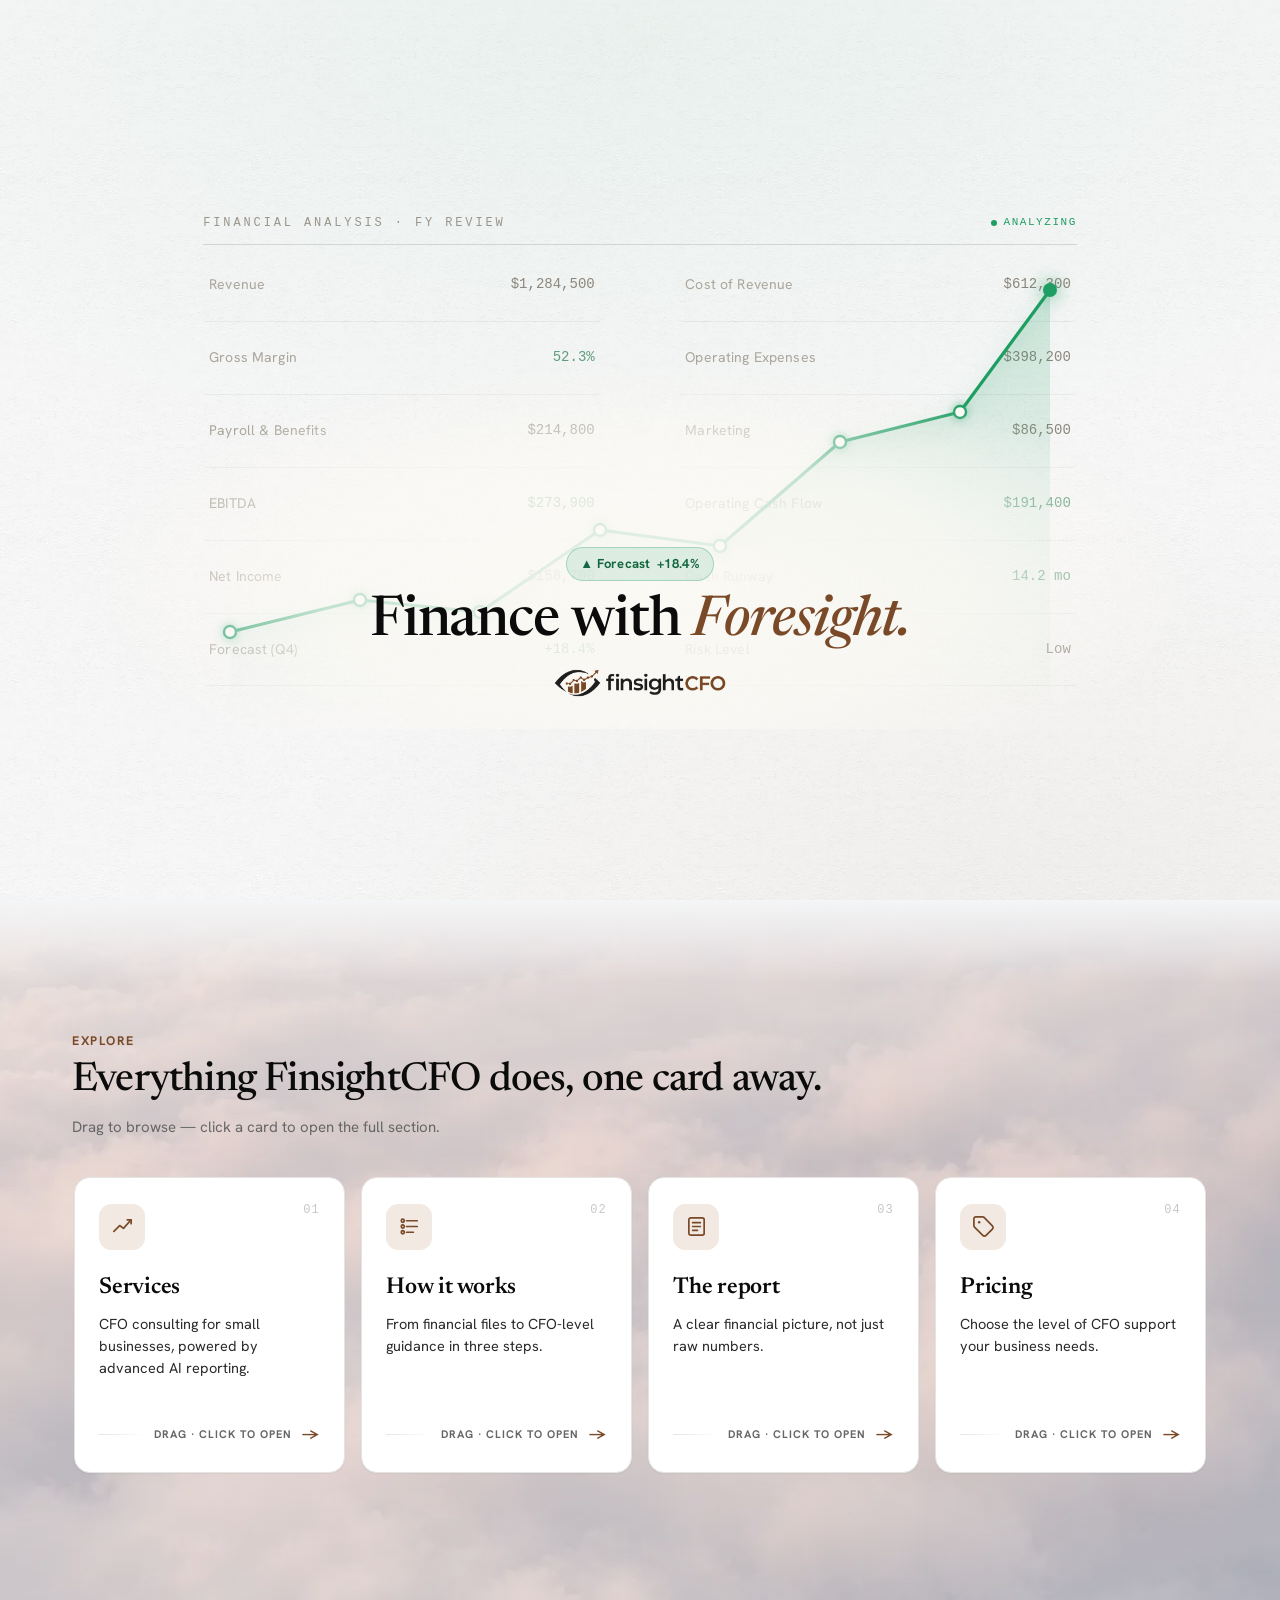
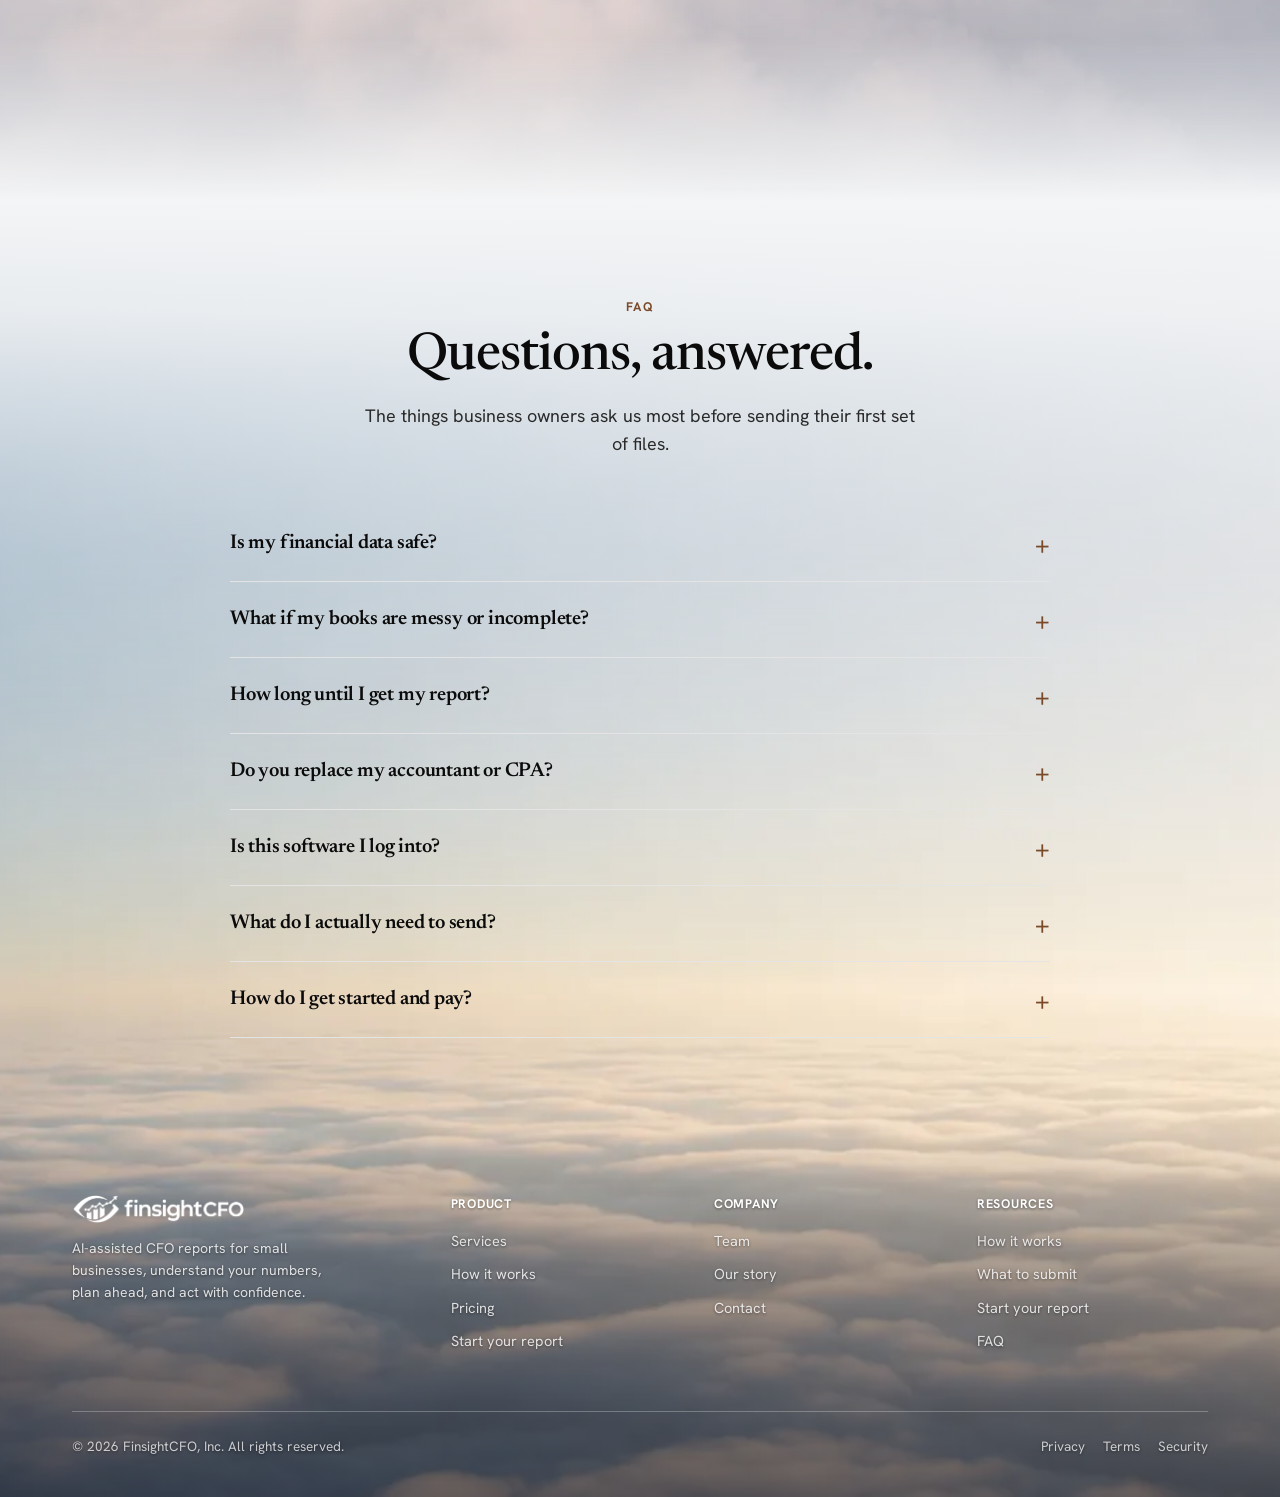
==== commit 6ab97e3f: "Blend hero into clouds seam: kill the faint colored streak Deepen the hero bottom fade (240px, full " ====
--- a/index.html
+++ b/index.html
@@ -90,10 +90,11 @@
       padding: 14px max(32px, calc((100vw - 1200px) / 2 + 32px)) 20px;
     }
     .hero-strip-label { font-size: 12px; color: var(--ink-3); font-weight: 600; letter-spacing: .05em; text-transform: uppercase; flex: none; }
-    /* clouds bleed into the section below */
+    /* hero dissolves fully into the page color at the bottom so its moon/arrows don't
+       bleed a colored streak into the seam with the clouds section below */
     .hero-bleed {
-      position: absolute; left: 0; right: 0; bottom: 0; height: 170px; z-index: 1; pointer-events: none;
-      background: linear-gradient(to bottom, rgba(244,245,246,0) 0%, rgba(244,245,246,.85) 72%, #F4F5F6 100%);
+      position: absolute; left: 0; right: 0; bottom: 0; height: 240px; z-index: 1; pointer-events: none;
+      background: linear-gradient(to bottom, rgba(244,245,246,0) 0%, rgba(244,245,246,.55) 40%, rgba(244,245,246,.92) 74%, #F4F5F6 100%);
     }
 
     /* ---- Trust strip ---- */
@@ -600,8 +601,8 @@
     /* clouds, with top & bottom edges faded into the page color so the section blends
        seamlessly into the hero above and the sky-footer below */
     .acc-clouds { background-image: url("assets/clouds-bg.webp"); background-color: var(--bg);
-      -webkit-mask-image: linear-gradient(to bottom, transparent 0%, #000 16%, #000 80%, transparent 100%);
-      mask-image: linear-gradient(to bottom, transparent 0%, #000 16%, #000 80%, transparent 100%); }
+      -webkit-mask-image: linear-gradient(to bottom, transparent 0%, #000 9%, #000 82%, transparent 100%);
+      mask-image: linear-gradient(to bottom, transparent 0%, #000 9%, #000 82%, transparent 100%); }
 
     /* light scrim so headings/cards stay readable over the clouds without hiding them */
     .acc::before { content: ""; position: absolute; inset: 0; z-index: -1; pointer-events: none;
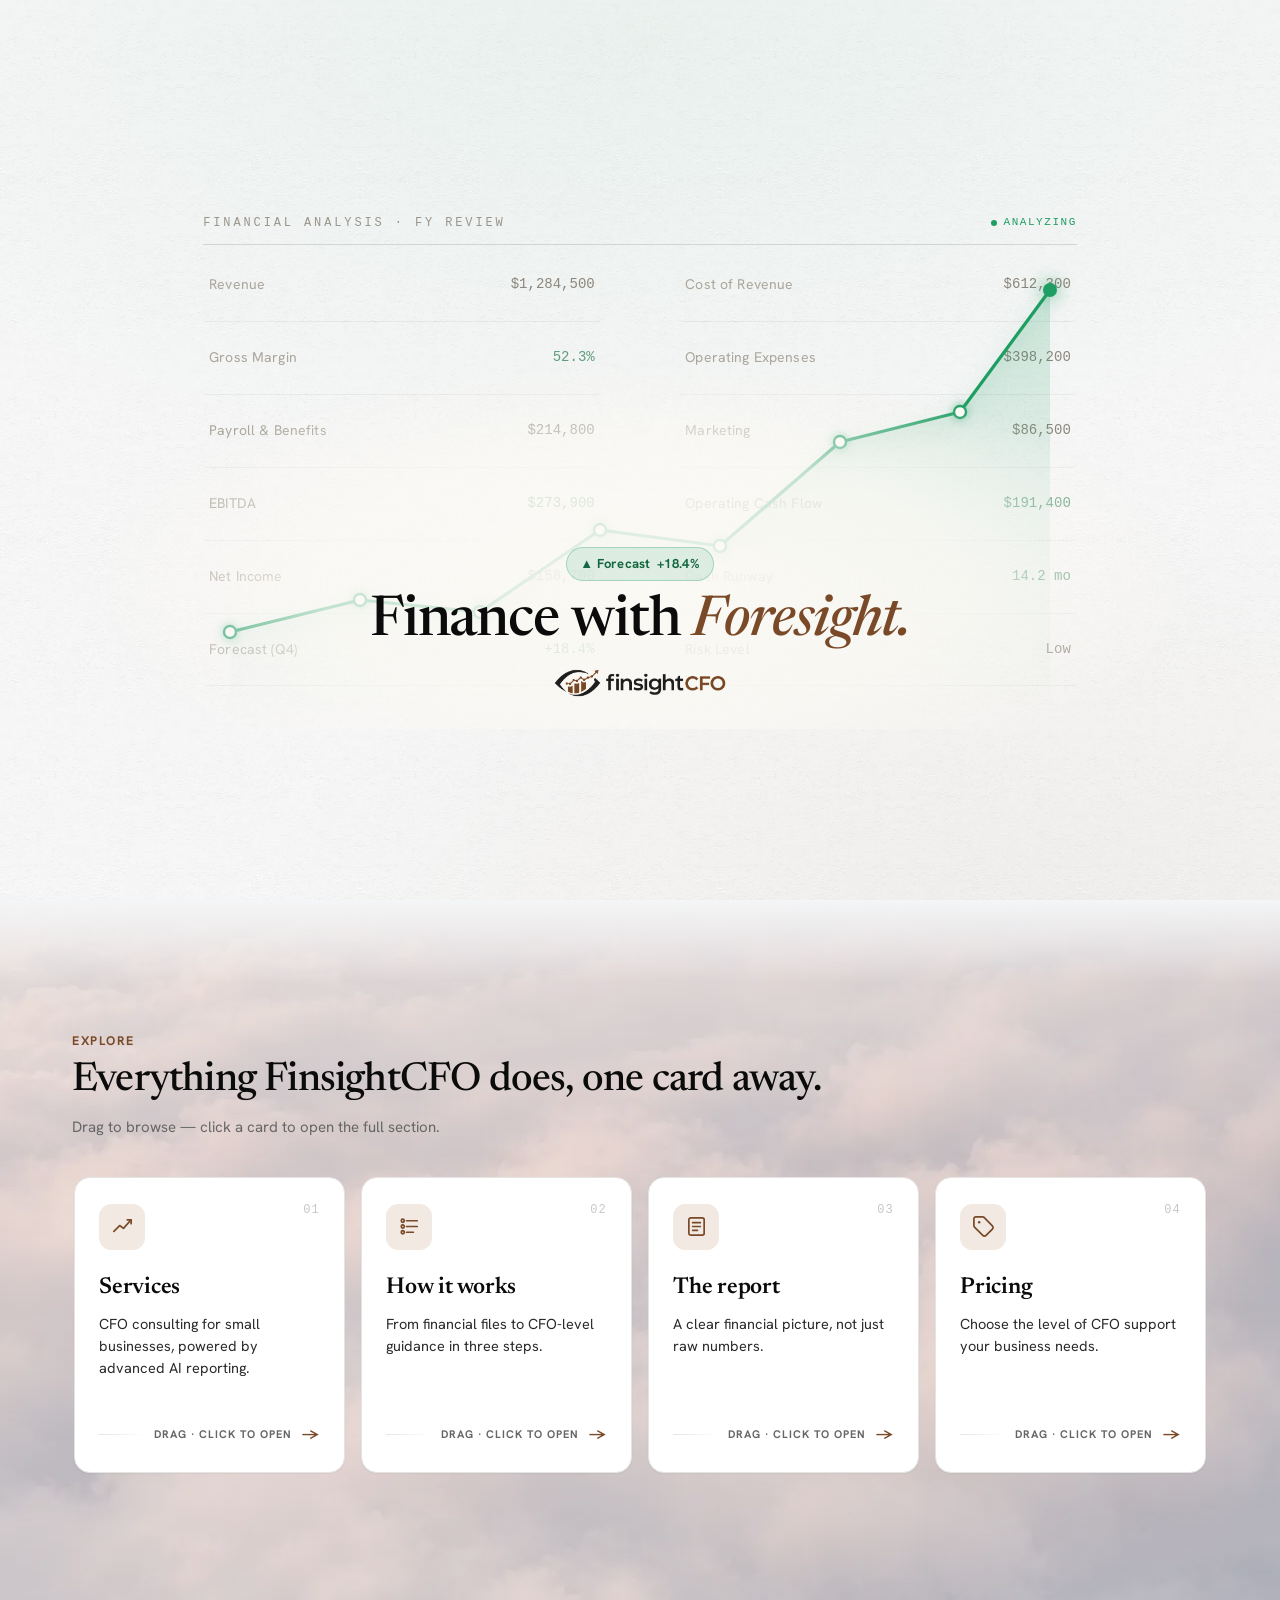
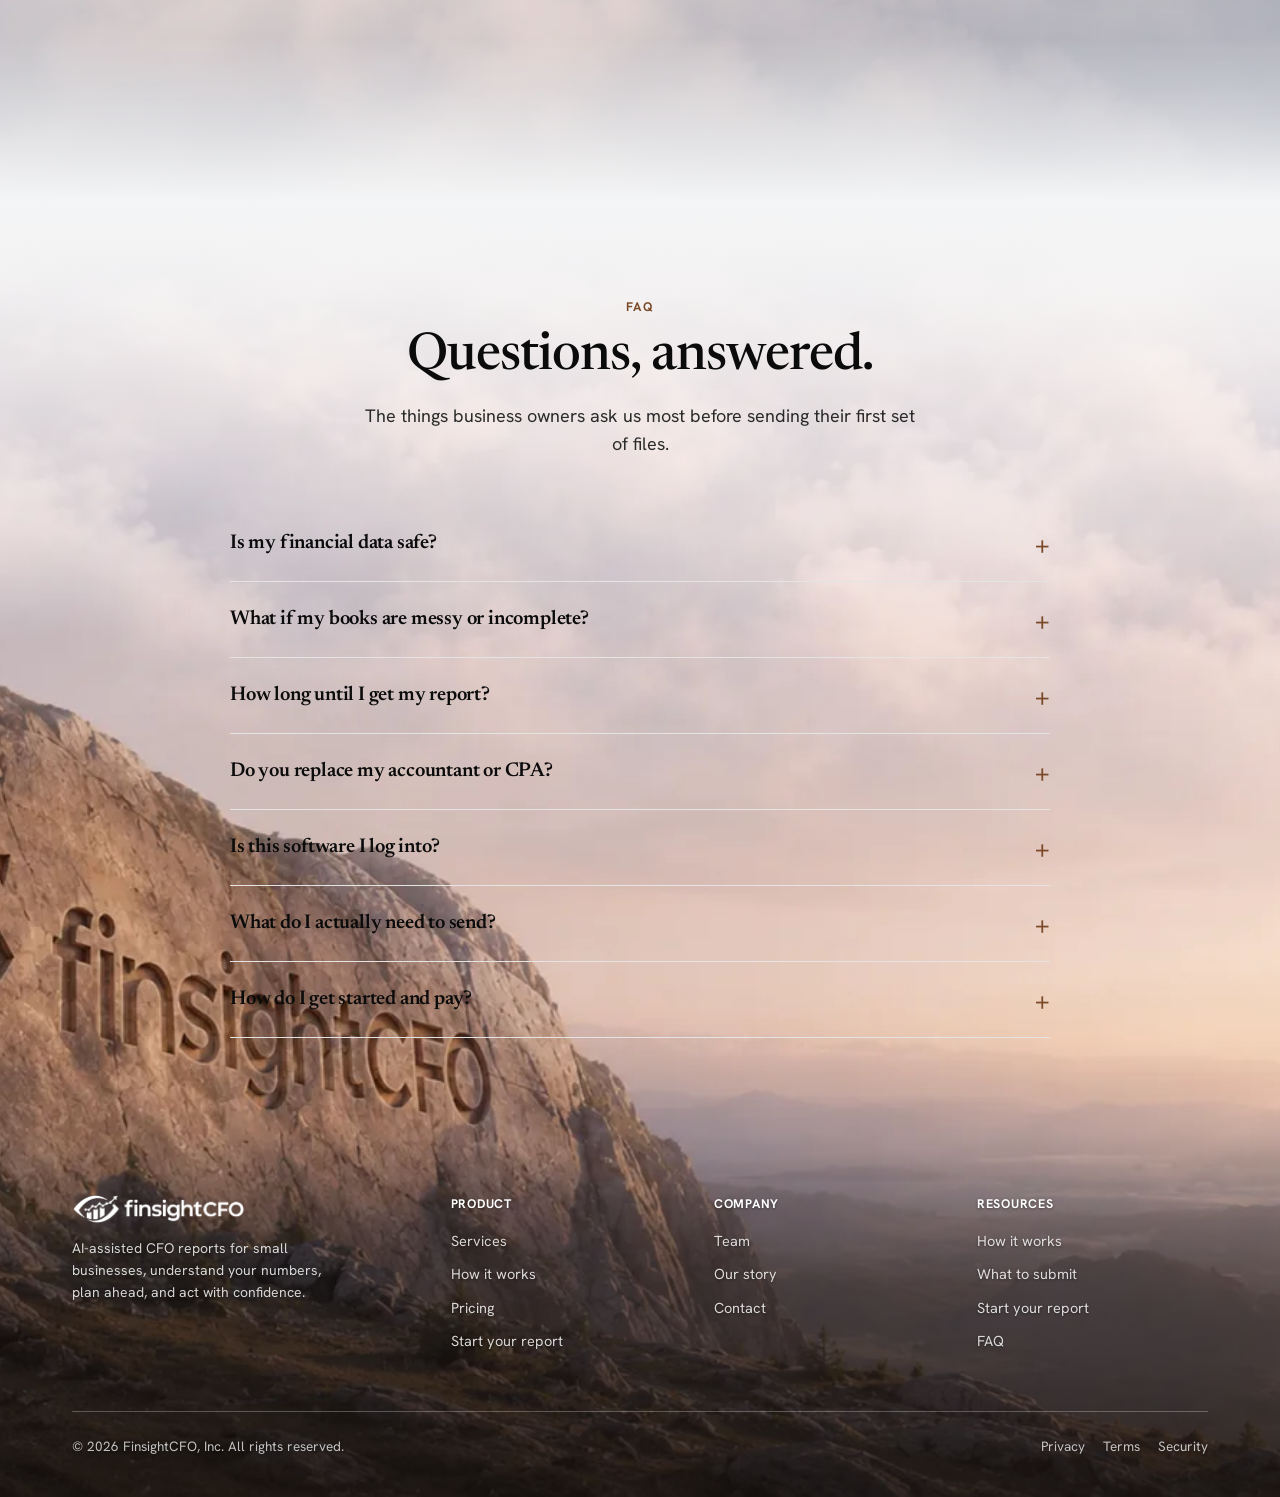
==== commit 2cedf500: "FAQ/footer: replace sky image with mountain logo image, blended into the section above - Add assets/" ====
--- a/index.html
+++ b/index.html
@@ -644,18 +644,20 @@
     .skyfoot { position: relative; isolation: isolate; }
     .skyfoot::before {
       content: ""; position: absolute; inset: 0; z-index: -2;
-      background-color: #cdd8e6;
-      background-image: url("assets/sky-footer.webp");
+      background-color: #e7dcd9;
+      background-image: url("assets/mountain-footer.webp");
       background-size: cover;
-      background-position: bottom center;
+      background-position: center top;
       background-repeat: no-repeat;
     }
+    /* top fade: the page melts into the mountain's hazy sky for a seamless seam,
+       while leaving the mountain itself clearly visible */
     .skyfoot::after {
-      content: ""; position: absolute; left: 0; right: 0; top: 0; height: 62%; z-index: -1; pointer-events: none;
+      content: ""; position: absolute; left: 0; right: 0; top: 0; height: 34%; z-index: -1; pointer-events: none;
       background: linear-gradient(to bottom,
         #F4F5F6 0%,
-        rgba(244, 245, 246, .92) 14%,
-        rgba(244, 245, 246, .5) 44%,
+        rgba(244, 245, 246, .82) 20%,
+        rgba(244, 245, 246, .4) 52%,
         rgba(244, 245, 246, 0) 100%);
     }
     .skyfoot .footer {
@@ -663,13 +665,13 @@
       background: transparent;
       border-top: none;
     }
-    /* Soft dark veil over the footer band so light text reads on the clouds */
+    /* Soft warm-dark veil over the footer band so light text reads on the mountain dusk */
     .skyfoot .footer::before {
       content: ""; position: absolute; inset: 0; z-index: 0; pointer-events: none;
       background: linear-gradient(to bottom,
-        rgba(18, 24, 38, 0) 0%,
-        rgba(18, 24, 38, .34) 38%,
-        rgba(18, 24, 38, .56) 100%);
+        rgba(30, 22, 18, 0) 0%,
+        rgba(30, 22, 18, .40) 36%,
+        rgba(26, 18, 14, .64) 100%);
     }
     .skyfoot .footer > .wrap { position: relative; z-index: 1; }
     /* Light footer text for contrast against the sky */
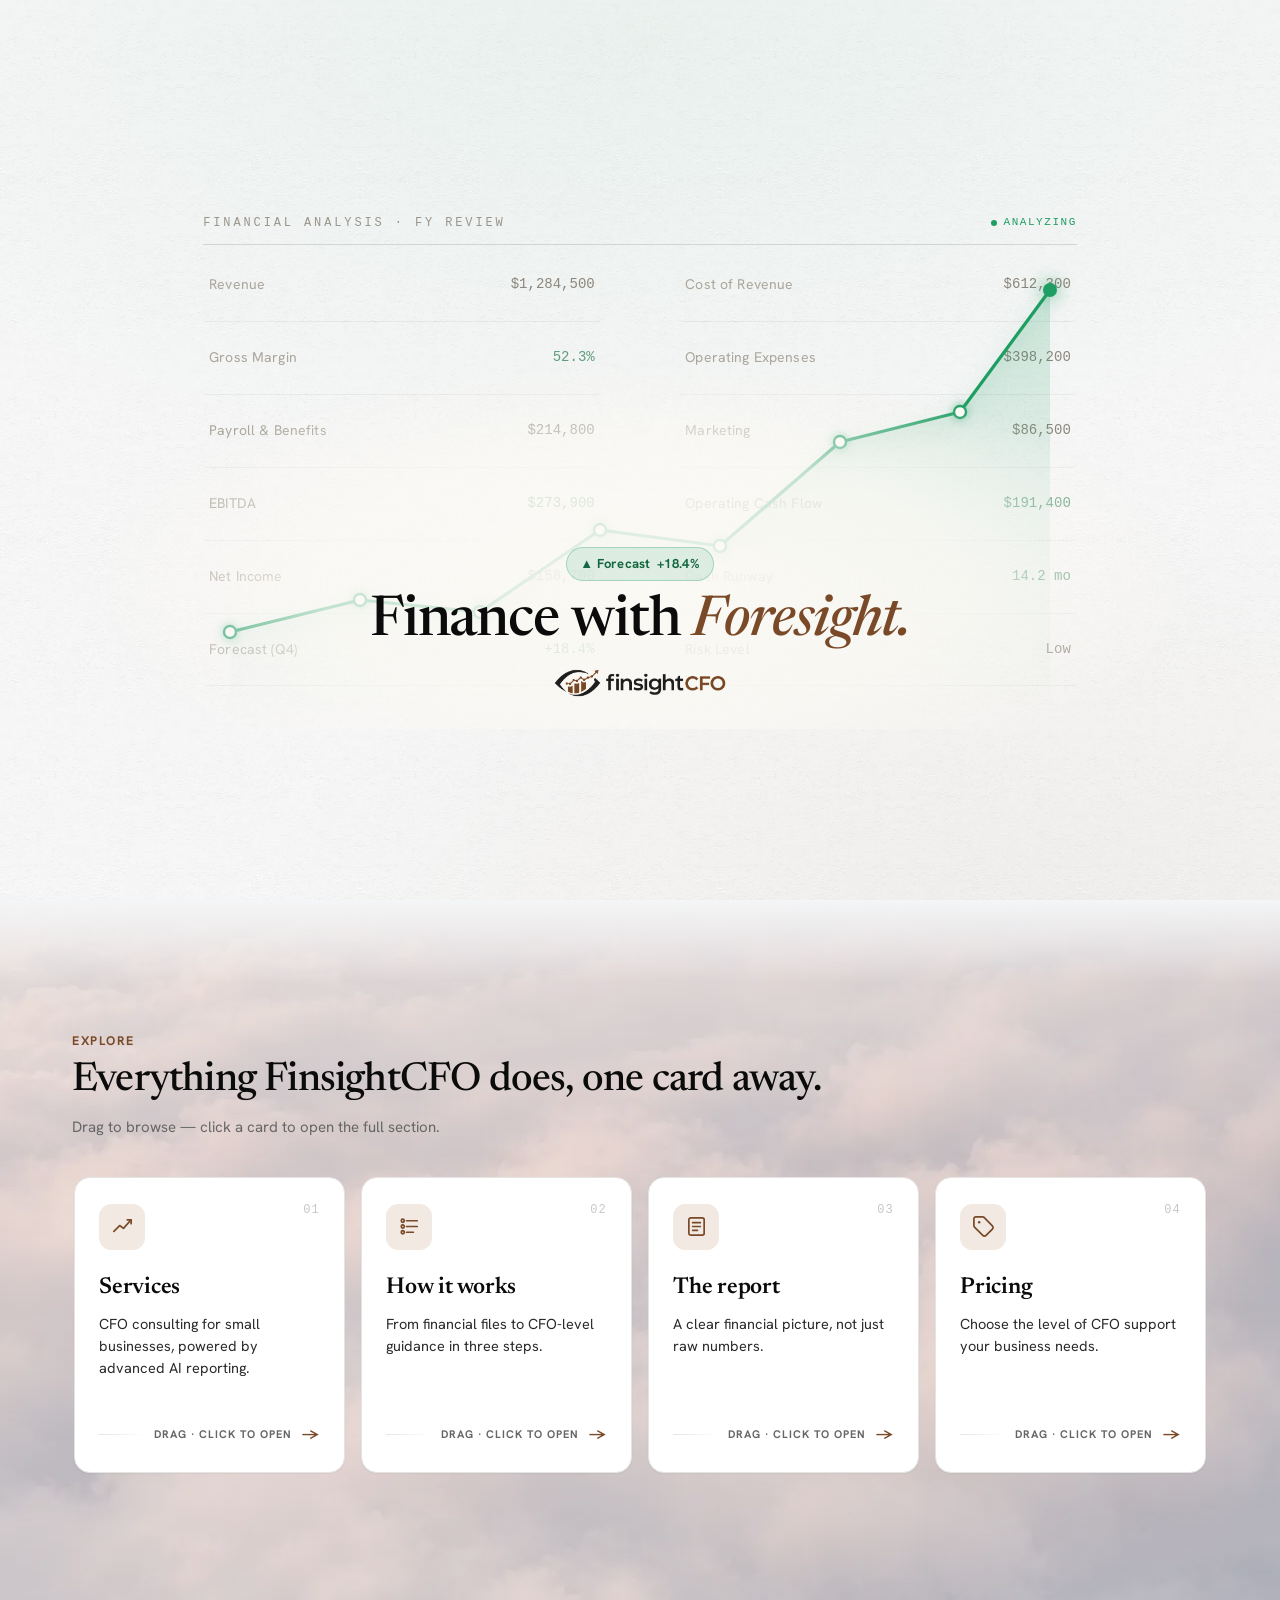
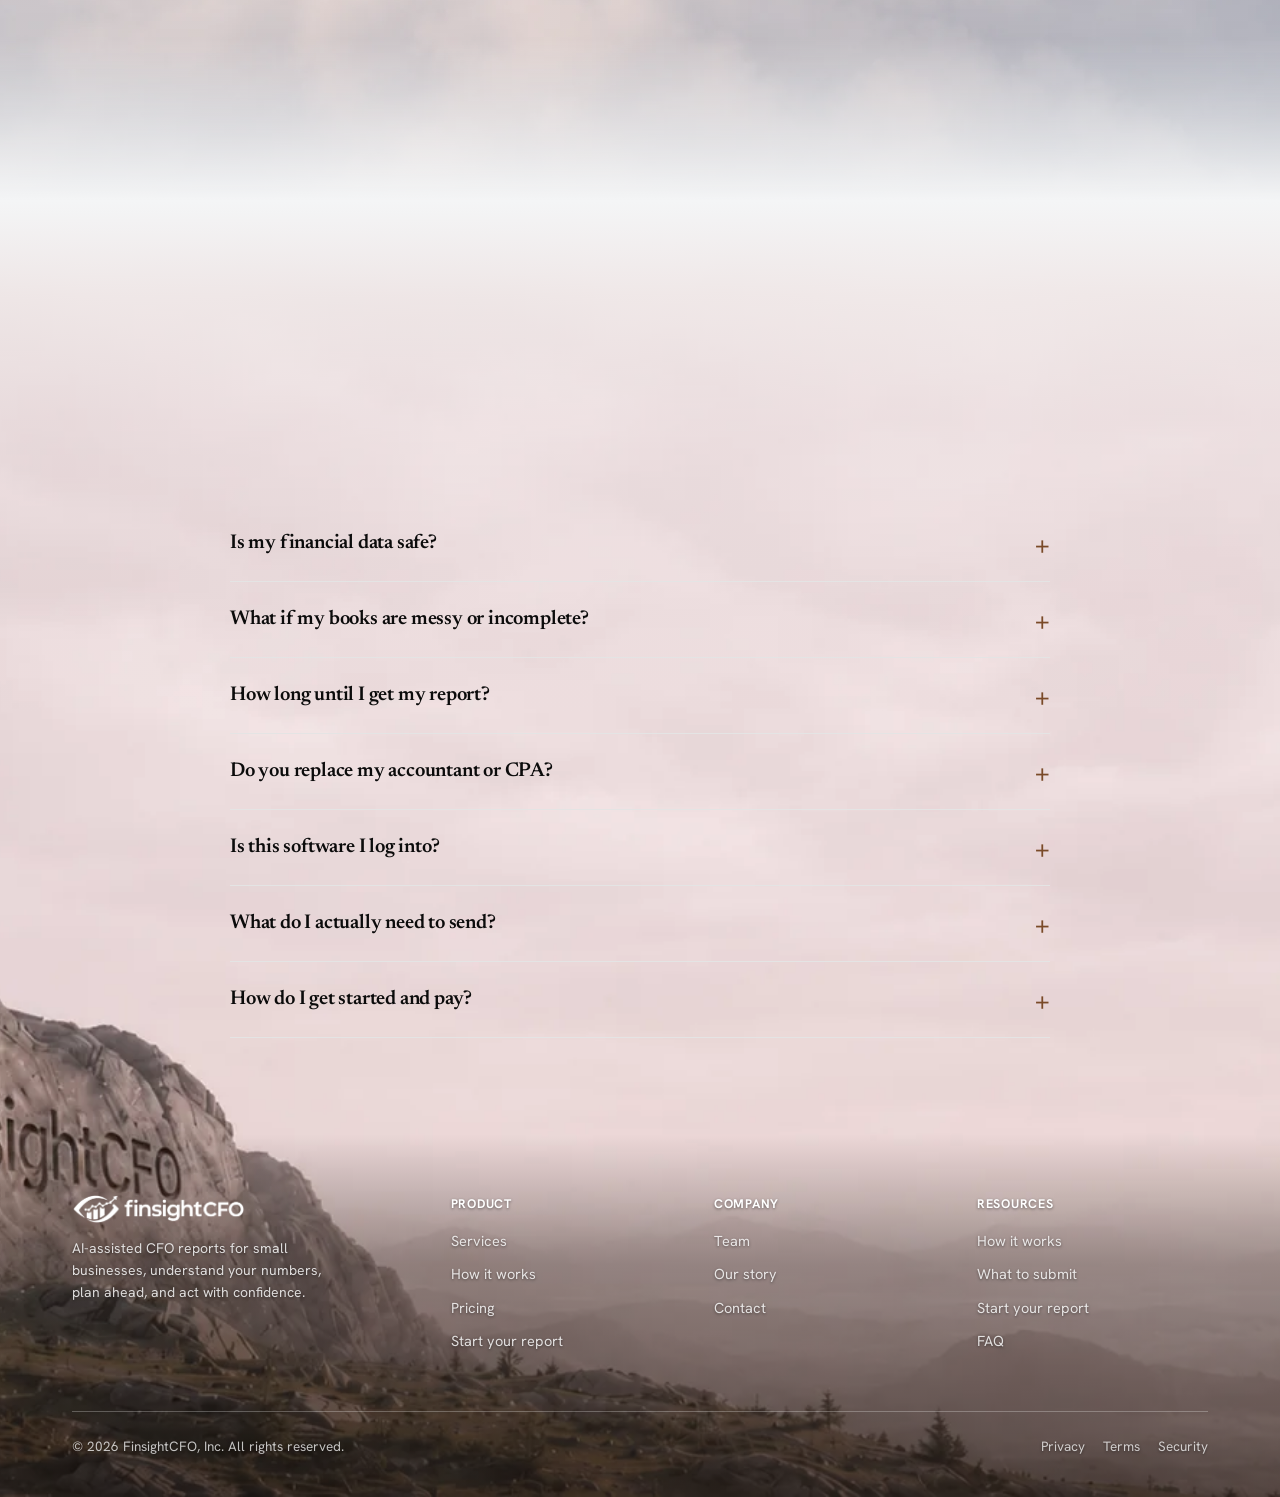
==== commit ec49853e: "FAQ/footer: swap to wider mountain image, seamless gray->warm->photo top blend Replace mountain-foot" ====
--- a/index.html
+++ b/index.html
@@ -650,15 +650,17 @@
       background-position: center top;
       background-repeat: no-repeat;
     }
-    /* top fade: the page melts into the mountain's hazy sky for a seamless seam,
-       while leaving the mountain itself clearly visible */
+    /* top fade: starts at the page color (so the boundary with the section above is
+       invisible), bridges through a warm midtone, then clears to reveal the mountain's
+       hazy sky — a seamless gray->warm->photo blend with no visible line */
     .skyfoot::after {
-      content: ""; position: absolute; left: 0; right: 0; top: 0; height: 34%; z-index: -1; pointer-events: none;
+      content: ""; position: absolute; left: 0; right: 0; top: 0; height: 40%; z-index: -1; pointer-events: none;
       background: linear-gradient(to bottom,
         #F4F5F6 0%,
-        rgba(244, 245, 246, .82) 20%,
-        rgba(244, 245, 246, .4) 52%,
-        rgba(244, 245, 246, 0) 100%);
+        rgba(240, 233, 233, .9) 18%,
+        rgba(235, 223, 225, .6) 42%,
+        rgba(235, 223, 225, .28) 68%,
+        rgba(235, 223, 225, 0) 100%);
     }
     .skyfoot .footer {
       position: relative;
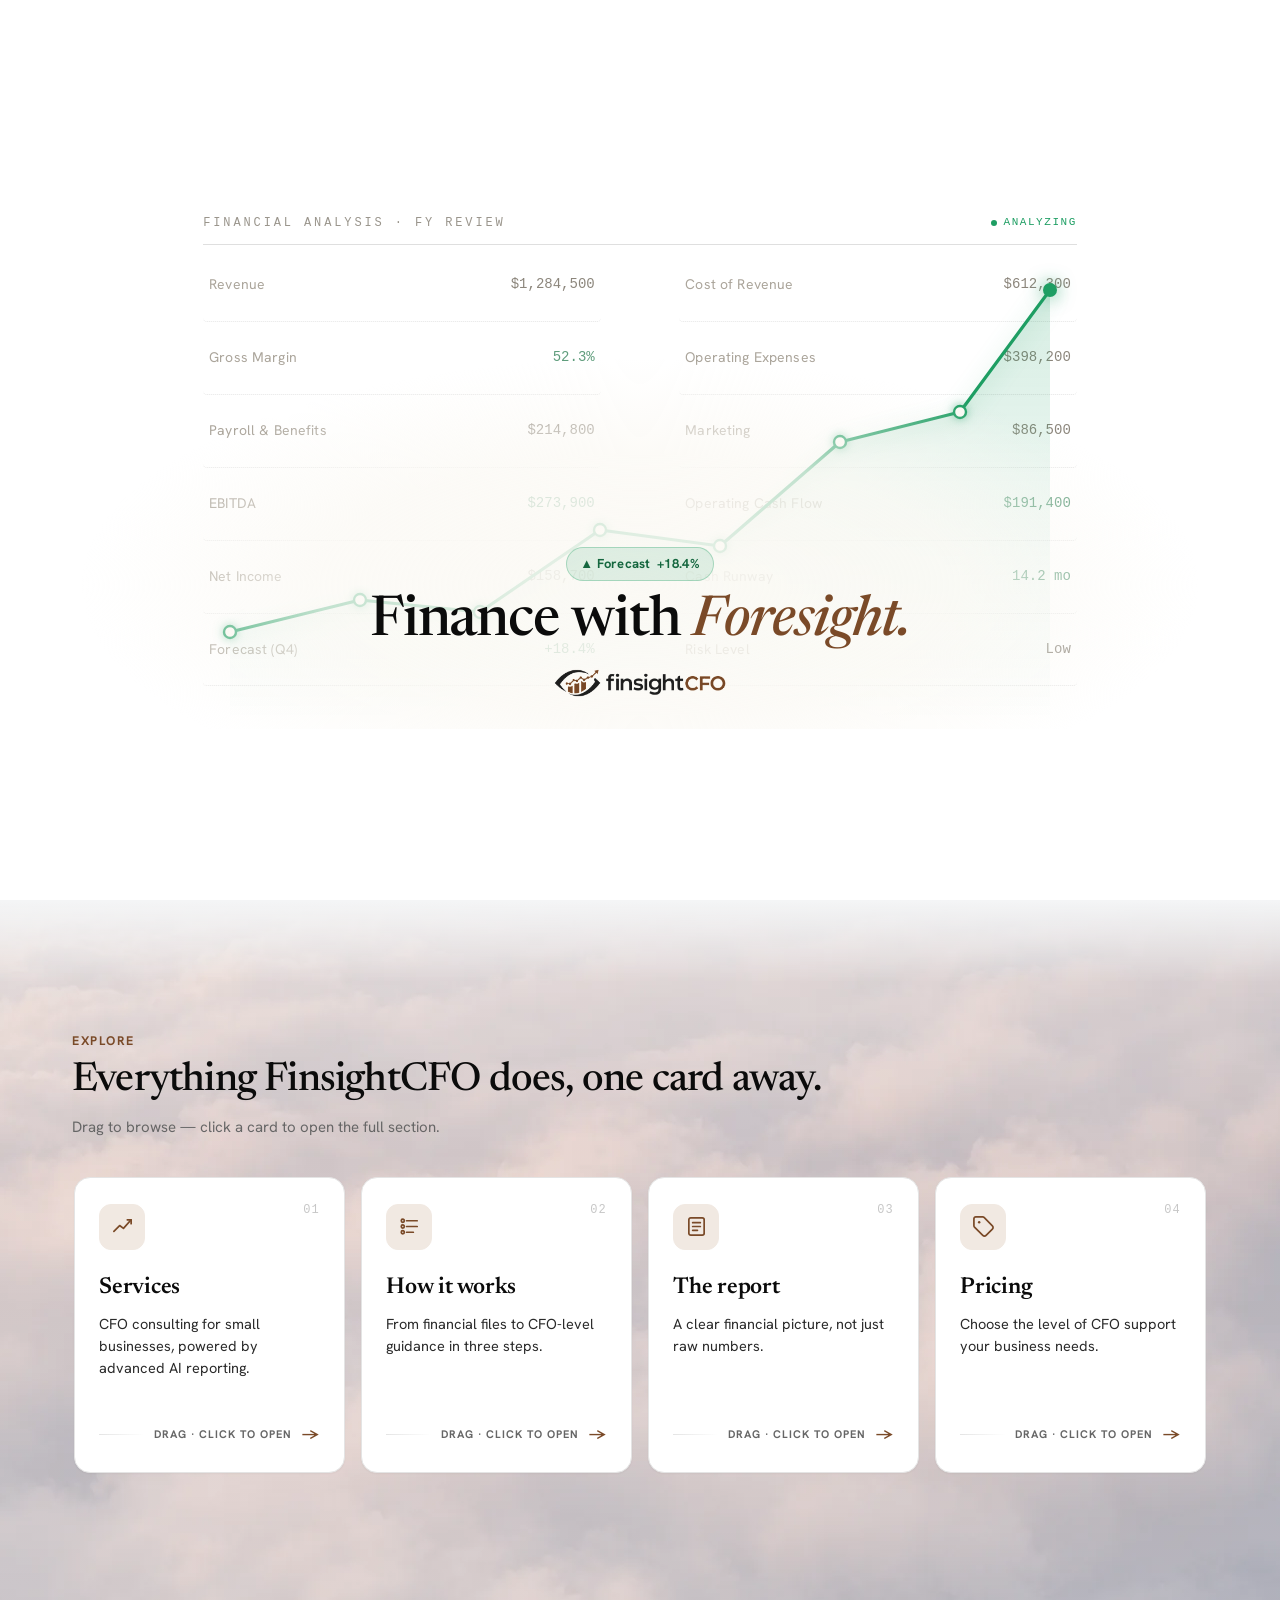
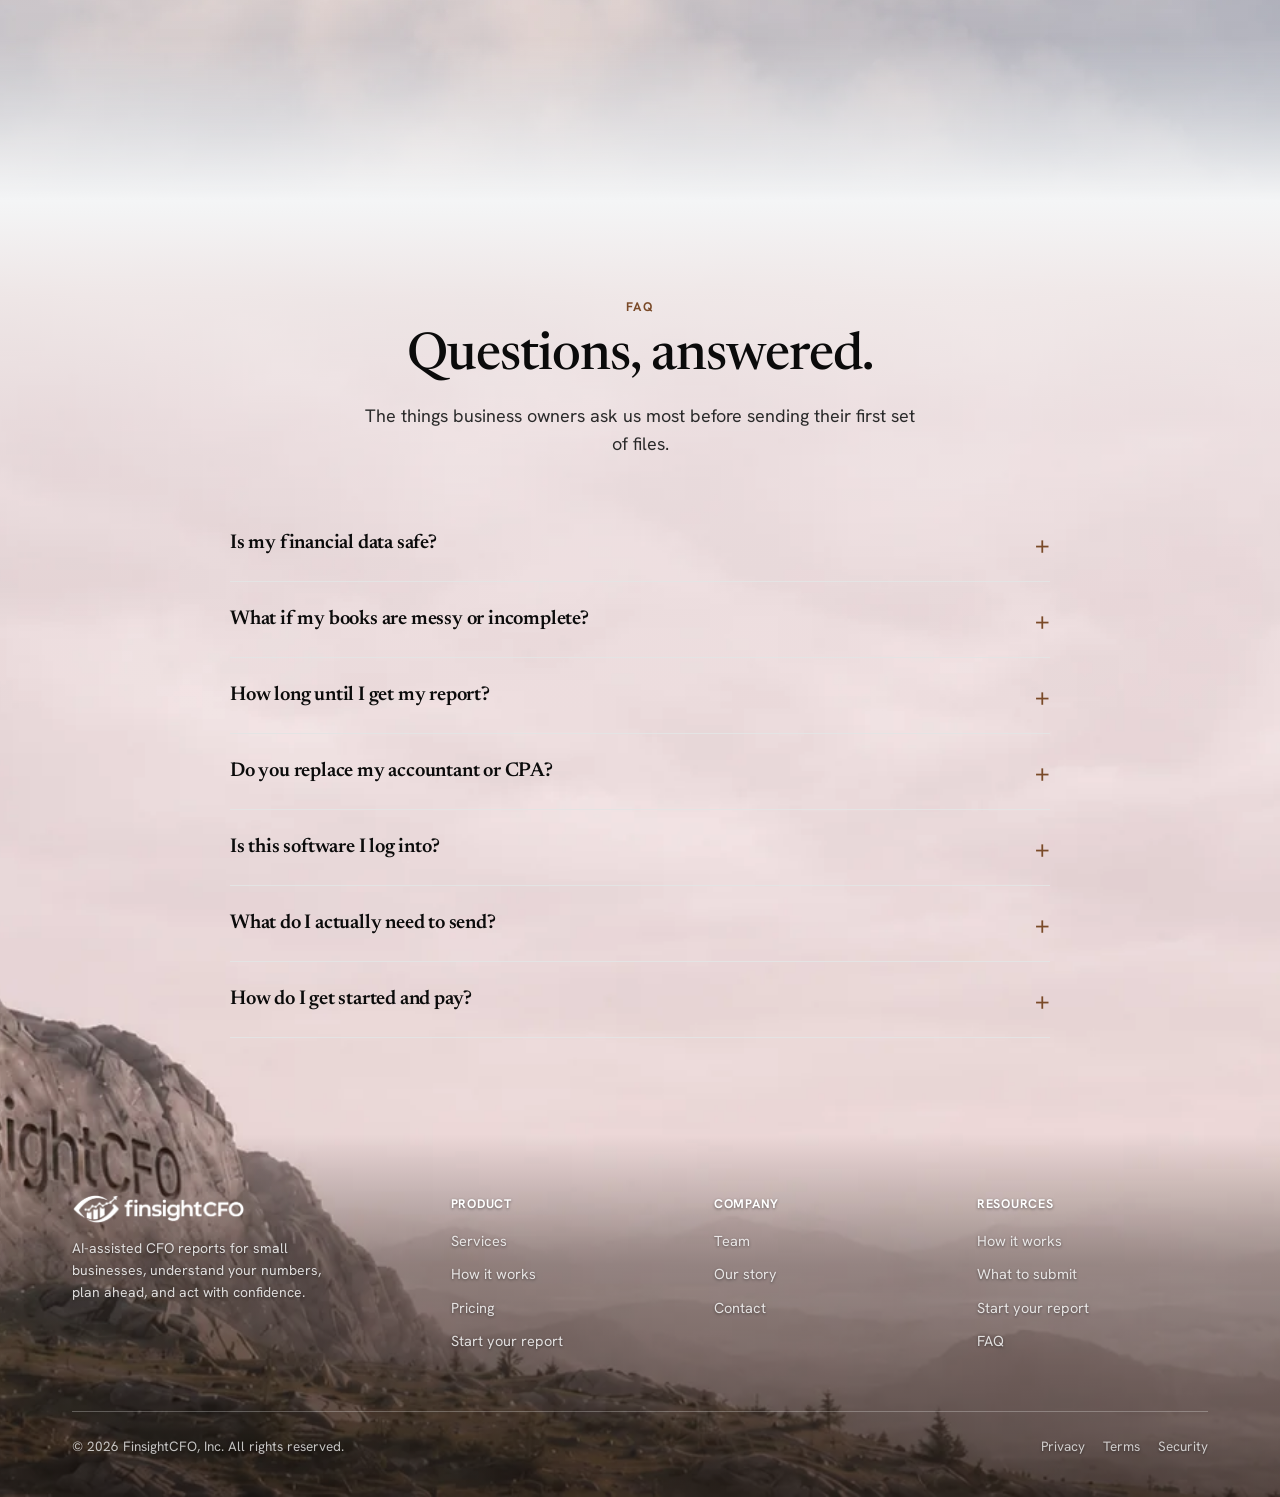
==== commit d98cc170: "Intro/loading screen: plain white background Remove the ivory tint, paper texture, and faint gradien" ====
--- a/index.html
+++ b/index.html
@@ -402,12 +402,7 @@
     #introOverlay {
       position: fixed; inset: 0; z-index: 9999; overflow: hidden;
       display: flex; align-items: center; justify-content: center;
-      background-color: #FBF9F4;
-      background-image:
-        radial-gradient(130% 90% at 50% 4%, rgba(30,158,99,.06), transparent 58%),
-        radial-gradient(110% 80% at 84% 104%, rgba(122,74,40,.05), transparent 60%),
-        url("assets/paper-texture.webp");
-      background-size: cover, cover, 360px auto;
+      background-color: #FFFFFF;
       will-change: opacity;
     }
     #introOverlay.intro-hide { animation: introFade .8s ease forwards; }
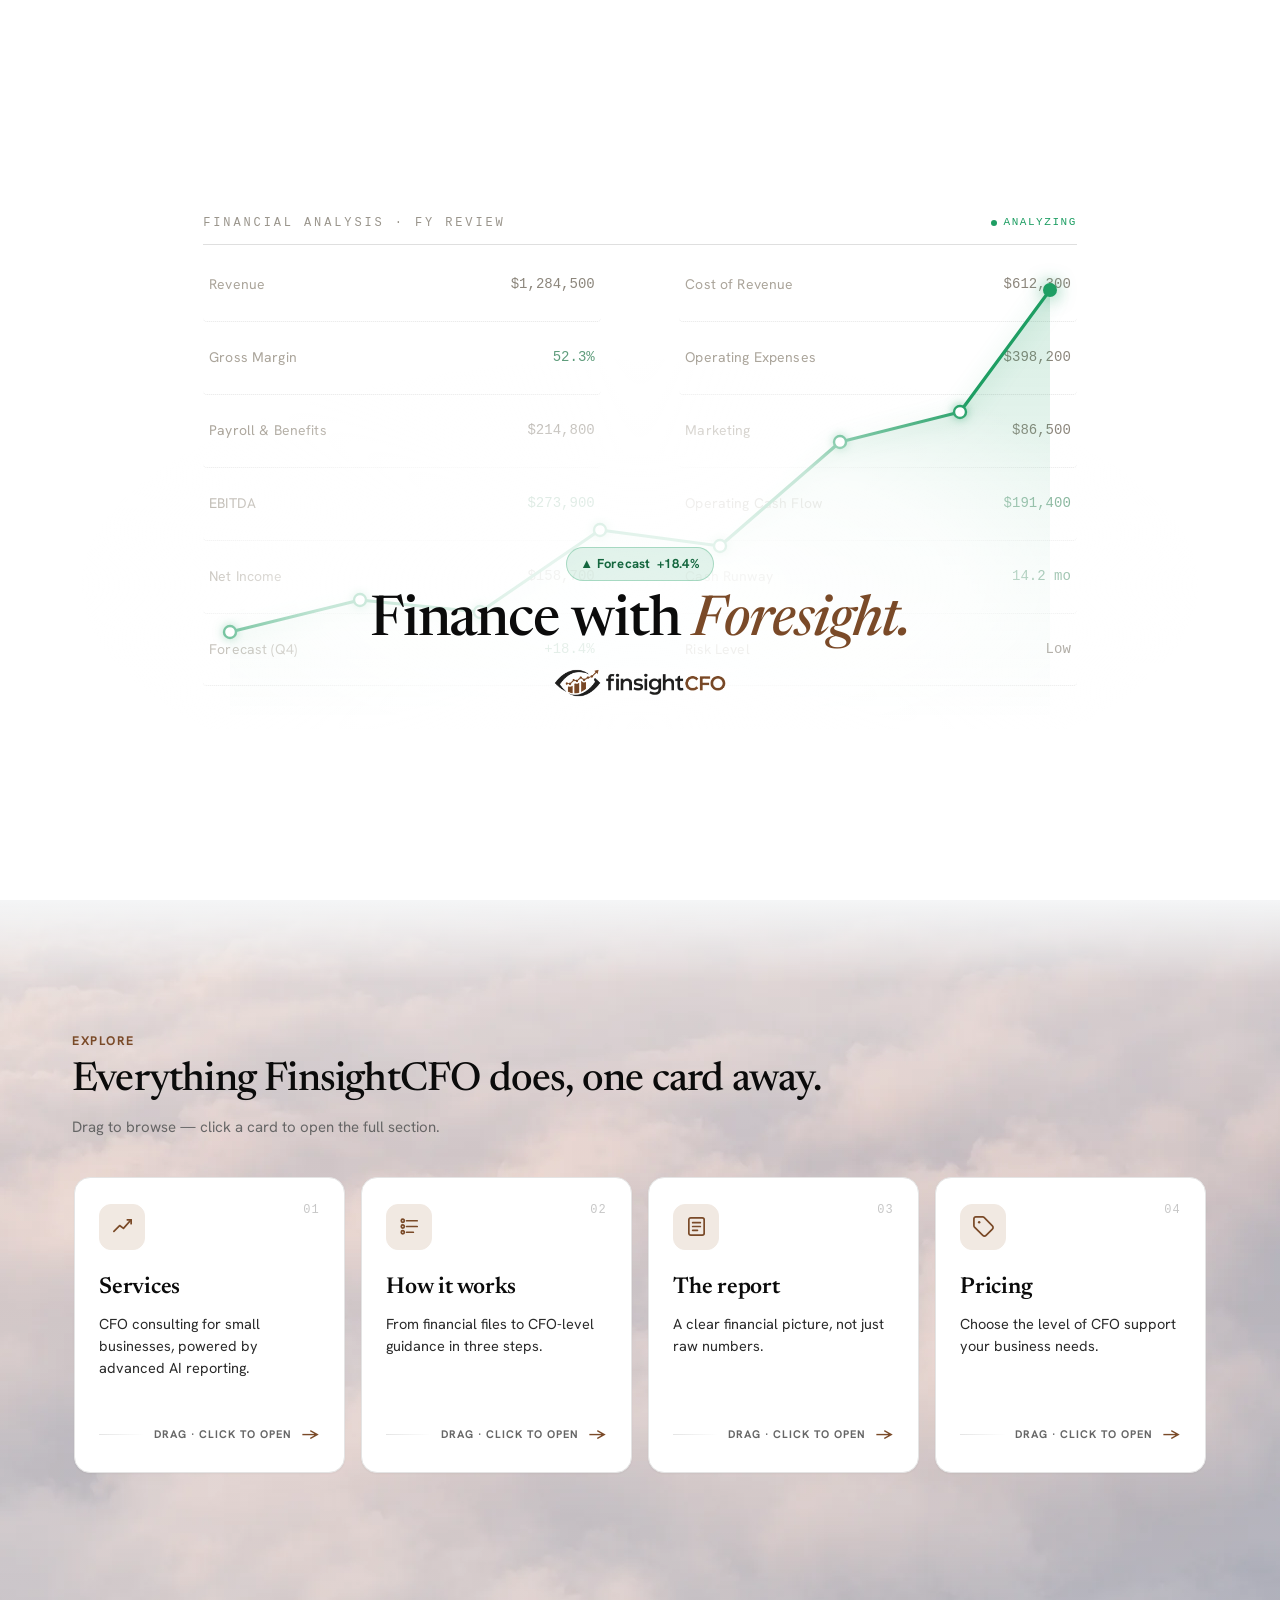
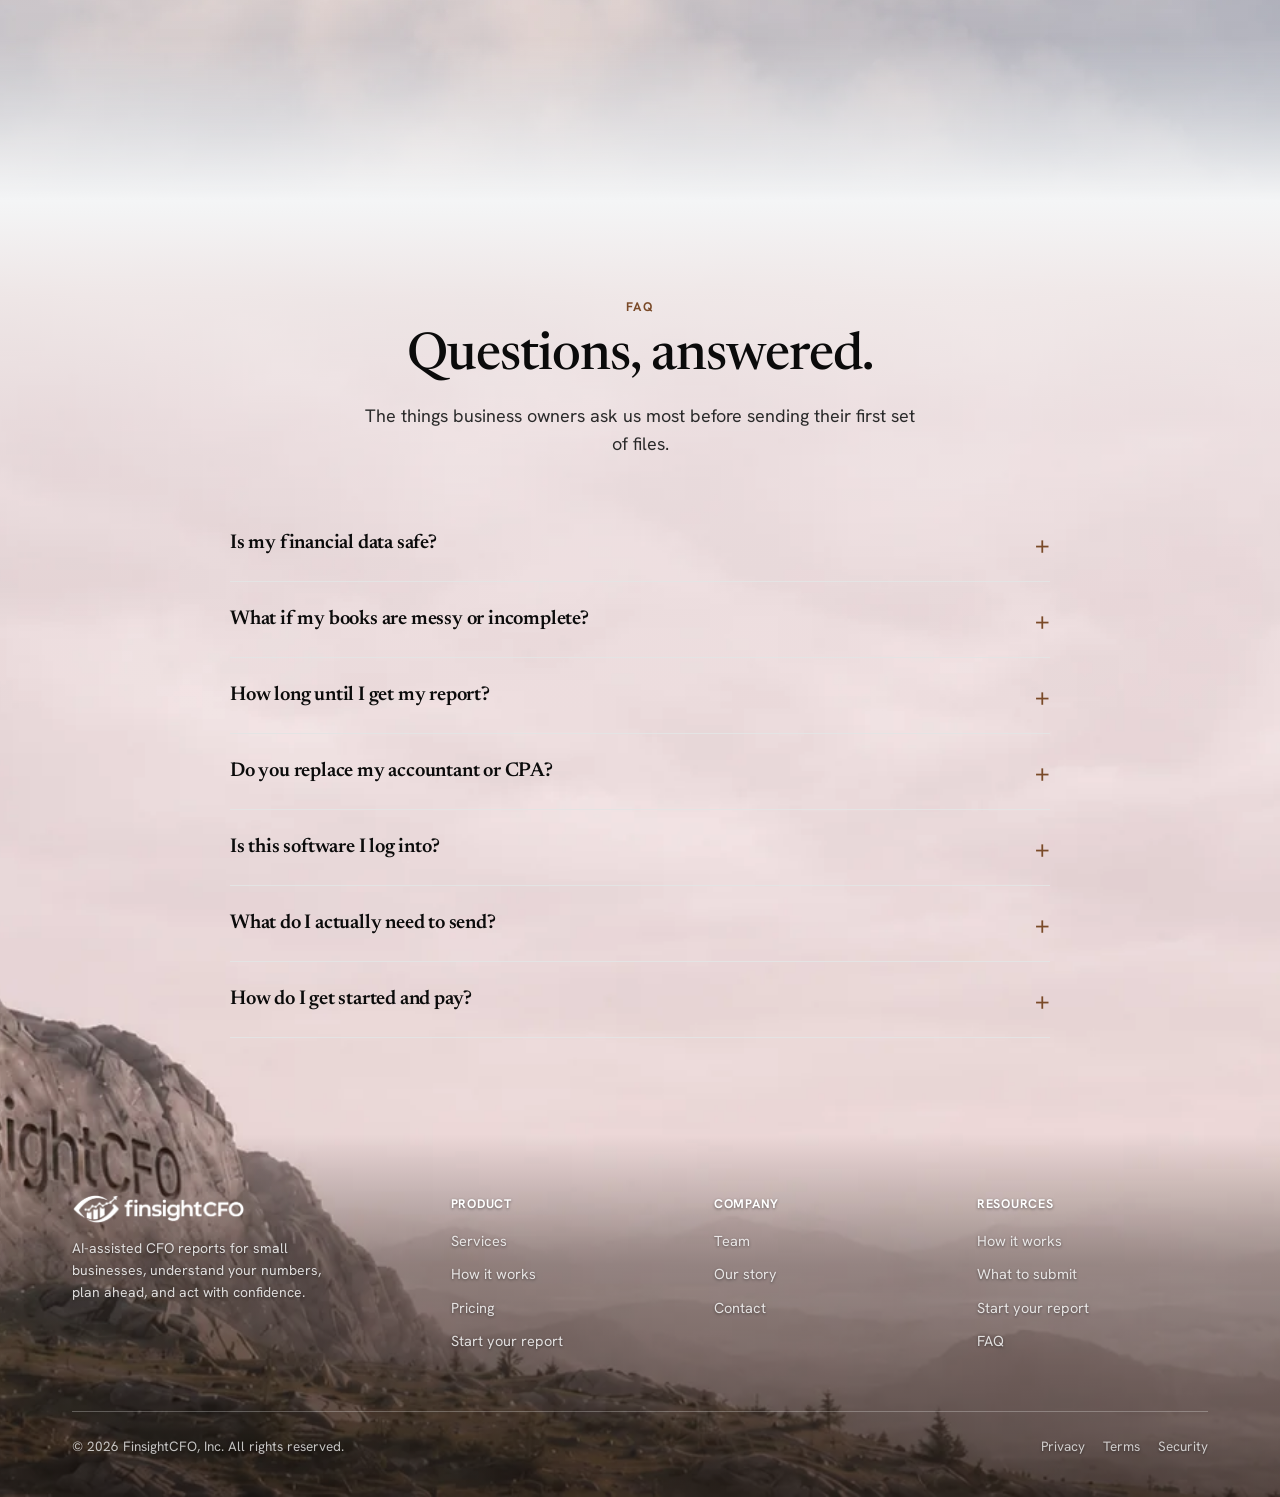
==== commit b2b0fa1b: "Intro: make loading screen background pure white Switch the headline glow and chart data-point fills" ====
--- a/index.html
+++ b/index.html
@@ -451,7 +451,7 @@
     .intro-area { fill: url(#introGrad); opacity: 0; animation: introUp 1s ease 1.05s forwards; }
     .intro-line { fill: none; stroke: #1E9E63; stroke-width: 3.2; stroke-linecap: round; stroke-linejoin: round;
       filter: drop-shadow(0 4px 10px rgba(30,158,99,.32)); }
-    .intro-pt { fill: #FBF9F4; stroke: #1E9E63; stroke-width: 2.4; opacity: 0; transform-box: fill-box;
+    .intro-pt { fill: #FFFFFF; stroke: #1E9E63; stroke-width: 2.4; opacity: 0; transform-box: fill-box;
       transform-origin: center; filter: drop-shadow(0 0 5px rgba(30,158,99,.55));
       animation: introPop .5s cubic-bezier(.2,1.4,.4,1) both; }
     .intro-tip { fill: #1E9E63; opacity: 0; transform-box: fill-box; transform-origin: center;
@@ -481,7 +481,7 @@
     .intro-stage { position: absolute; left: 0; right: 0; bottom: 4%; text-align: center; z-index: 4; }
     .intro-stage::before { content: ""; position: absolute; left: 50%; bottom: -20%; transform: translateX(-50%);
       width: 132%; height: 340%; z-index: -1; pointer-events: none;
-      background: radial-gradient(58% 58% at 50% 72%, rgba(251,249,244,.96) 0%, rgba(251,249,244,.74) 44%, rgba(251,249,244,0) 76%); }
+      background: radial-gradient(58% 58% at 50% 72%, rgba(255,255,255,.96) 0%, rgba(255,255,255,.74) 44%, rgba(255,255,255,0) 76%); }
     .intro-tag { display: inline-flex; align-items: center; gap: 6px; margin-bottom: 13px;
       background: rgba(30,158,99,.12); color: #15673F; font-family: var(--sans); font-weight: 700; font-size: clamp(11px,1.3vw,13px);
       letter-spacing: .02em; padding: 6px 13px; border-radius: 30px; border: 1px solid rgba(30,158,99,.3);
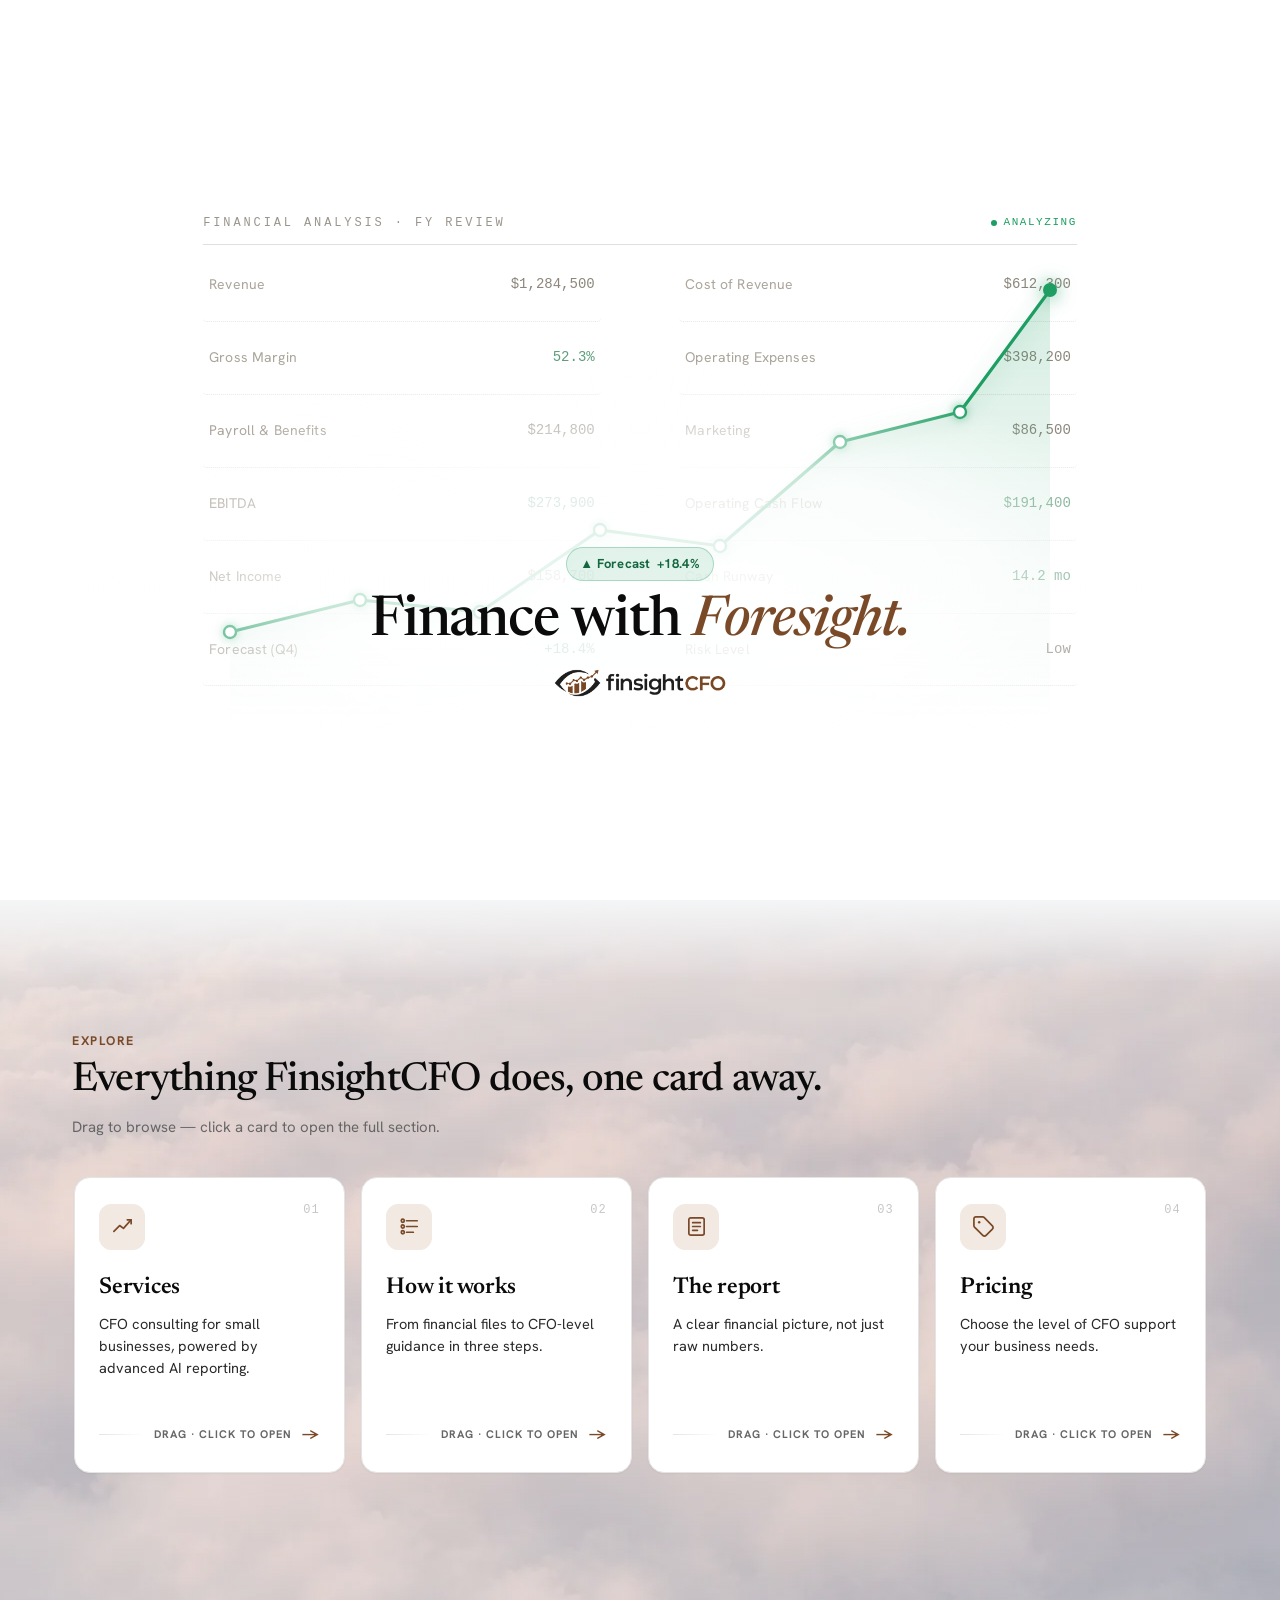
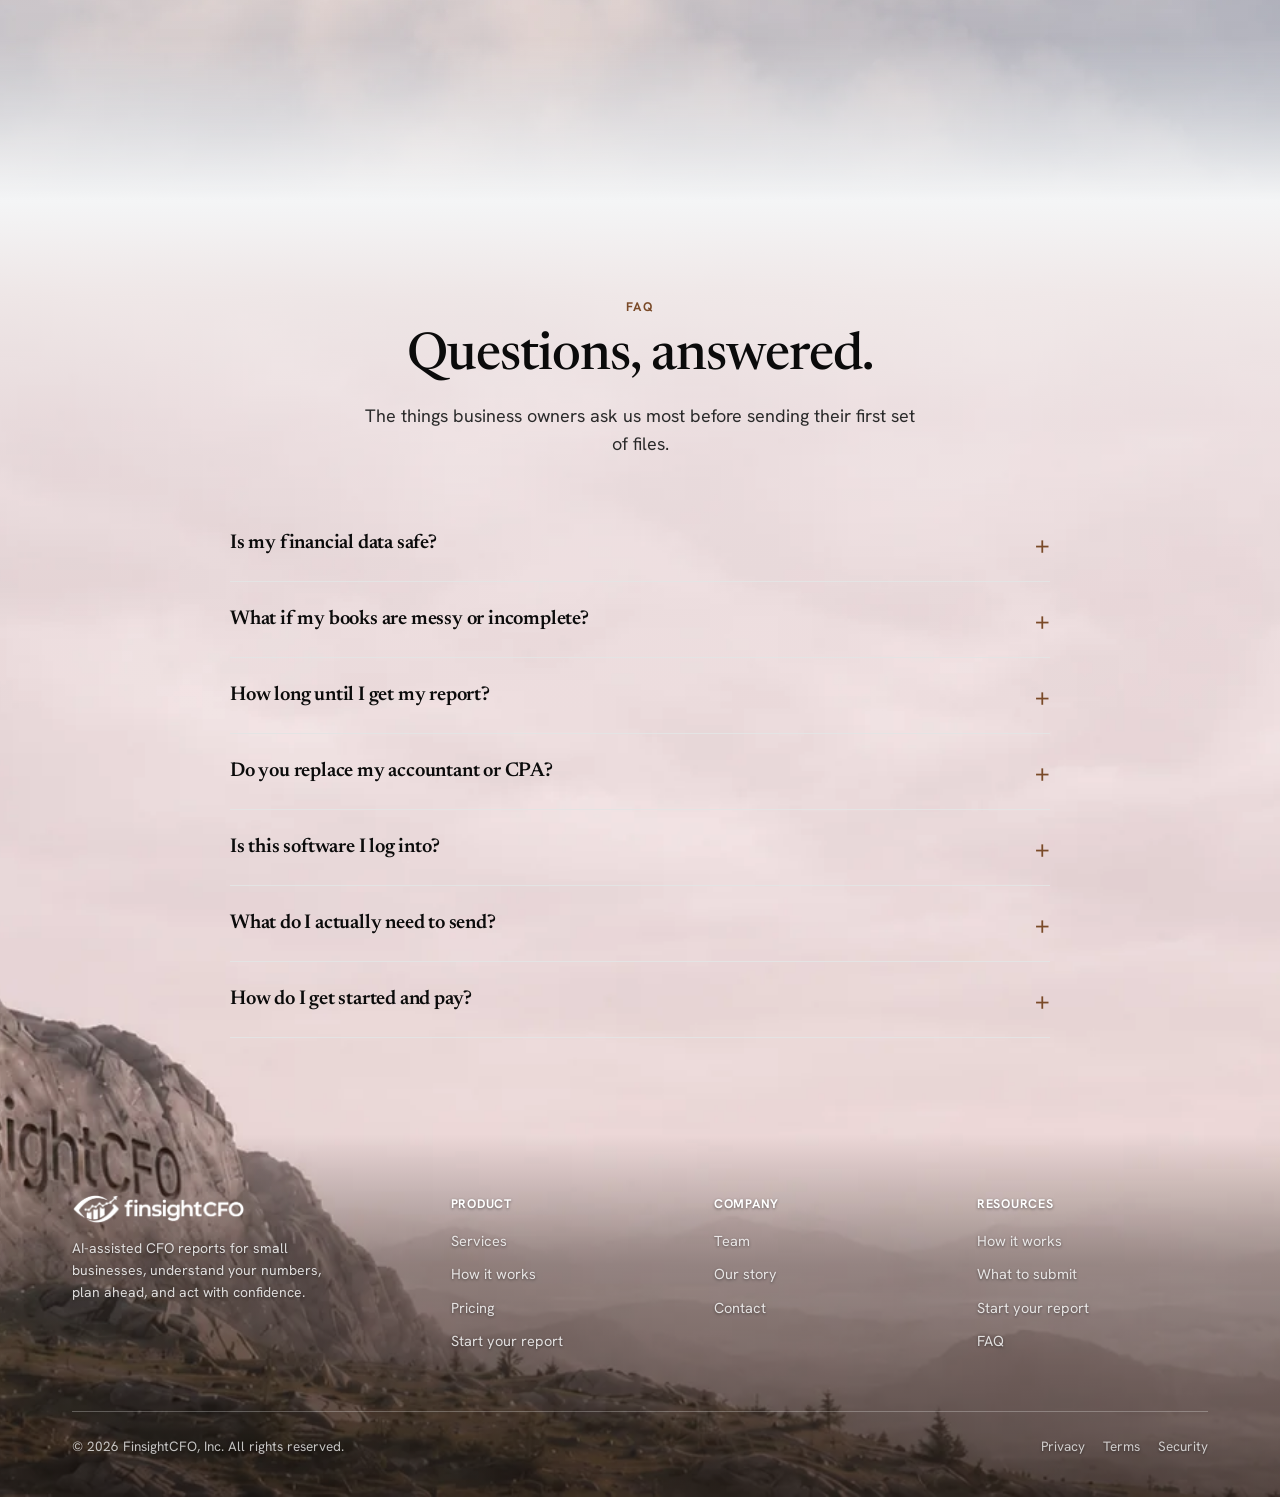
==== commit d69d0846: "Add synced thunder/lightning over all cloud areas - Lightning flash overlay on hero, accordion cloud" ====
--- a/index.html
+++ b/index.html
@@ -685,6 +685,28 @@
     .skyfoot .footer .foot-col h4,
     .skyfoot .footer .foot-bottom span,
     .skyfoot .footer .foot-legal a { text-shadow: 0 1px 3px rgba(0, 0, 0, .45); }
+
+    /* ===== Synced lightning over every cloud area (hero, accordion, sky-footer) ===== */
+    .storm-flash { position: absolute; inset: 0; z-index: 4; pointer-events: none; opacity: 0;
+      mix-blend-mode: screen; background:
+        radial-gradient(120% 80% at 50% -10%, rgba(255,255,255,.95) 0%, rgba(228,238,255,.5) 26%, rgba(228,238,255,0) 60%); }
+    .hero .storm-flash { z-index: 2; }      /* above the moon image, below the headline text */
+    .acc .storm-flash { z-index: -1; }       /* over the clouds, behind the cards */
+    .skyfoot .storm-flash { z-index: -1; }   /* over the mountain sky, behind content */
+    .storm-flash.flash { animation: stormFlash 1.5s ease-out; }
+    @keyframes stormFlash {
+      0%   { opacity: 0; }
+      4%   { opacity: .95; }   /* first strike */
+      9%   { opacity: .15; }
+      13%  { opacity: .85; }   /* flicker */
+      18%  { opacity: .2; }
+      24%  { opacity: .6; }    /* afterglow */
+      100% { opacity: 0; }
+    }
+    @media (prefers-reduced-motion: reduce) {
+      .storm-flash.flash { animation: stormFlashSoft 1s ease-out; }
+      @keyframes stormFlashSoft { 0% { opacity: 0; } 20% { opacity: .4; } 100% { opacity: 0; } }
+    }
 
     /* ---- Start your report (intake) ---- */
     .intake-grid { display: grid; grid-template-columns: 1.25fr .85fr; gap: 40px; align-items: start; margin-top: 48px; }
@@ -979,6 +1001,7 @@
 <!-- ======= HERO ======= -->
 <section class="hero" aria-label="Hero">
   <div class="hero-scrim" aria-hidden="true"></div>
+  <div class="storm-flash" data-storm aria-hidden="true"></div>
   <div class="hero-inner">
     <span class="badge"><span class="pulse" aria-hidden="true"></span>AI Finance Office</span>
     <h1>Finance with<span class="l2"><em class="disp">Foresight.</em></span></h1>
@@ -1005,6 +1028,7 @@
   <div class="acc-room" aria-hidden="true">
     <div class="acc-room-layer acc-clouds"></div>
   </div>
+  <div class="storm-flash" data-storm aria-hidden="true"></div>
   <div class="wrap">
     <div class="acc-intro" data-reveal>
       <div class="eyebrow">Explore</div>
@@ -1434,6 +1458,7 @@
 <!-- ======= START YOUR REPORT (intake) ======= -->
 <!-- ======= SKY FOOTER (FAQ + footer over cloud image) ======= -->
 <div class="skyfoot">
+  <div class="storm-flash" data-storm aria-hidden="true"></div>
 
 <!-- ======= FAQ ======= -->
 <section class="section" id="faq" aria-labelledby="faq-heading">
@@ -1801,6 +1826,92 @@
       window.addEventListener('load', function () { explore.scrollIntoView({ block: 'start' }); });
     }
   })();
+
+  // ===== Synced thunder over all cloud areas: 3s after the home screen, then every 2 min =====
+  (function () {
+    var layers = Array.prototype.slice.call(document.querySelectorAll('[data-storm]'));
+    if (!layers.length) return;
+    var reduce = window.matchMedia && window.matchMedia('(prefers-reduced-motion: reduce)').matches;
+    var AudioCtx = window.AudioContext || window.webkitAudioContext;
+    var ac = null, audioReady = false;
+
+    // Audio can only start after a user gesture; arm it on the first interaction.
+    function unlockAudio() {
+      if (audioReady || !AudioCtx) return;
+      try { ac = new AudioCtx(); audioReady = true; } catch (e) { audioReady = false; }
+    }
+    ['pointerdown', 'keydown', 'touchstart'].forEach(function (ev) {
+      window.addEventListener(ev, unlockAudio, { once: true, passive: true });
+    });
+
+    // Synthesize a thunder rumble: filtered noise burst with a slow decay + a low boom.
+    function playThunder() {
+      if (!audioReady || !ac) return;
+      if (ac.state === 'suspended') { try { ac.resume(); } catch (e) {} }
+      var now = ac.currentTime, dur = 2.6;
+
+      // Noise crackle
+      var len = Math.floor(ac.sampleRate * dur);
+      var buf = ac.createBuffer(1, len, ac.sampleRate);
+      var d = buf.getChannelData(0);
+      for (var i = 0; i < len; i++) { d[i] = (Math.random() * 2 - 1) * Math.pow(1 - i / len, 2); }
+      var noise = ac.createBufferSource(); noise.buffer = buf;
+      var lp = ac.createBiquadFilter(); lp.type = 'lowpass'; lp.frequency.value = 480; lp.Q.value = 0.7;
+      var ng = ac.createGain();
+      ng.gain.setValueAtTime(0.0001, now);
+      ng.gain.exponentialRampToValueAtTime(0.9, now + 0.06);   // crack
+      ng.gain.exponentialRampToValueAtTime(0.28, now + 0.5);
+      ng.gain.exponentialRampToValueAtTime(0.0001, now + dur); // long rumble tail
+      noise.connect(lp).connect(ng).connect(ac.destination);
+
+      // Low boom
+      var osc = ac.createOscillator(); osc.type = 'sine';
+      osc.frequency.setValueAtTime(72, now);
+      osc.frequency.exponentialRampToValueAtTime(38, now + 1.4);
+      var og = ac.createGain();
+      og.gain.setValueAtTime(0.0001, now);
+      og.gain.exponentialRampToValueAtTime(0.6, now + 0.08);
+      og.gain.exponentialRampToValueAtTime(0.0001, now + 1.8);
+      osc.connect(og).connect(ac.destination);
+
+      noise.start(now); noise.stop(now + dur);
+      osc.start(now); osc.stop(now + 1.9);
+    }
+
+    // Flash every cloud layer at once so the storm reads as one synced strike.
+    function strike() {
+      layers.forEach(function (el) {
+        el.classList.remove('flash');
+        void el.offsetWidth; // restart the animation
+        el.classList.add('flash');
+      });
+      playThunder();
+    }
+    layers.forEach(function (el) {
+      el.addEventListener('animationend', function () { el.classList.remove('flash'); });
+    });
+
+    // First strike 3s after the home screen is visible; if the intro overlay is playing,
+    // wait until it's gone so the storm hits over the real hero.
+    function begin() {
+      setTimeout(strike, 3000);
+      setInterval(strike, 120000); // every 2 minutes
+    }
+    var overlay = document.getElementById('introOverlay');
+    if (overlay && document.body.classList.contains('intro-lock')) {
+      var started = false;
+      var go = function () { if (started) return; started = true; begin(); };
+      // when the intro fades out it removes intro-lock; poll briefly for that
+      var iv = setInterval(function () {
+        if (!document.body.classList.contains('intro-lock') || !document.getElementById('introOverlay')) {
+          clearInterval(iv); go();
+        }
+      }, 200);
+      setTimeout(function () { clearInterval(iv); go(); }, 8000); // safety fallback
+    } else {
+      begin();
+    }
+  })();
 </script>
 
 </body>
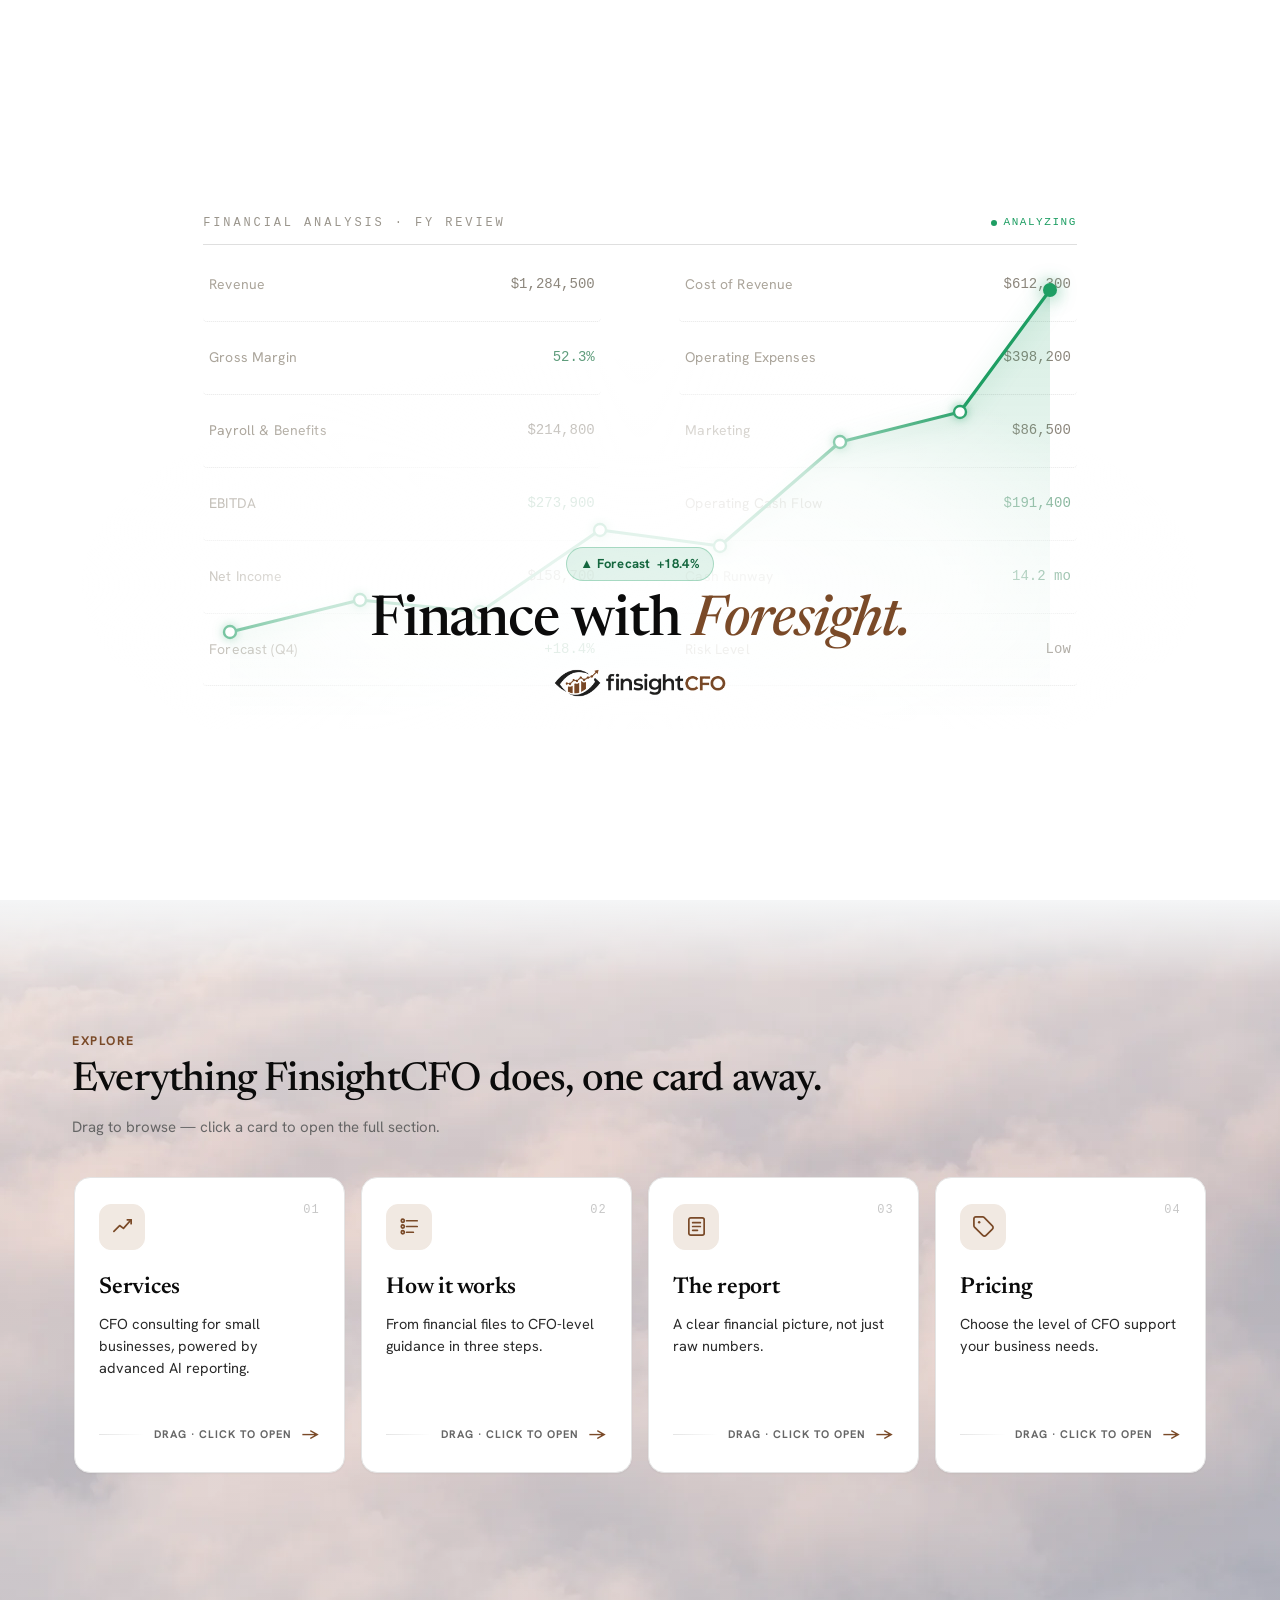
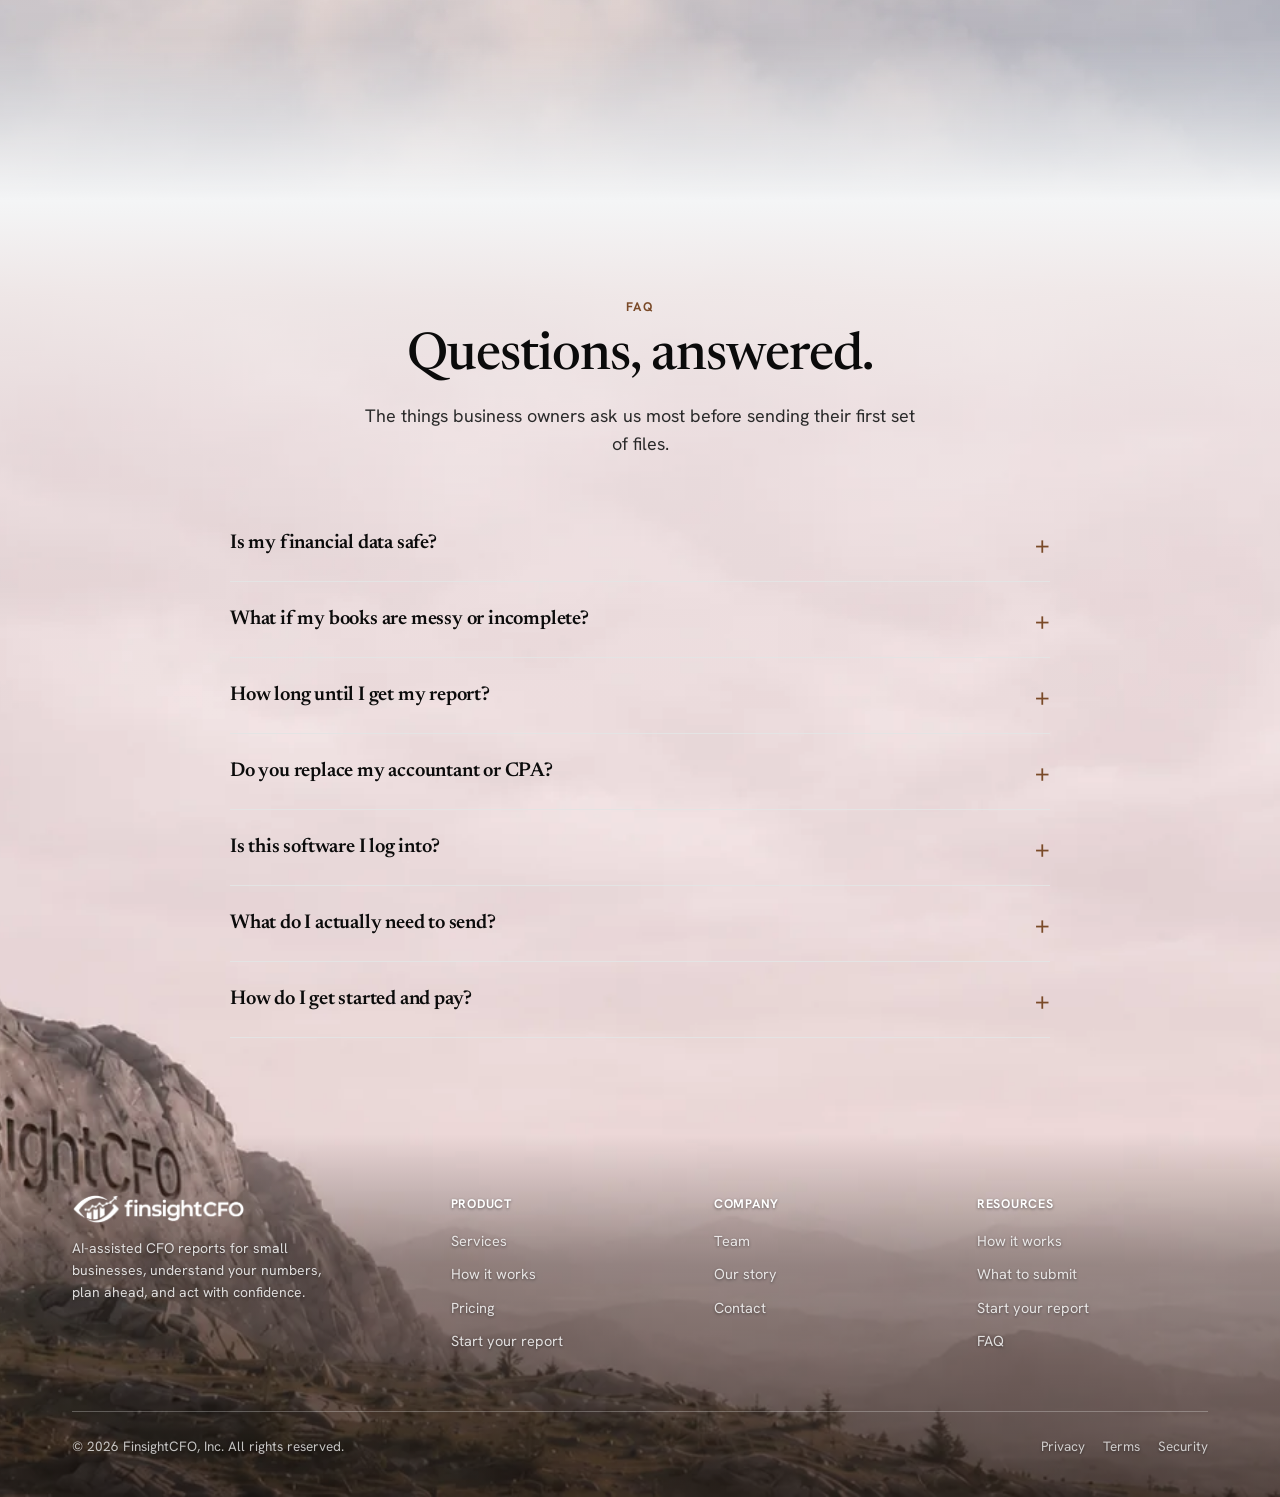
==== commit 3b47bfe8: "Remove thunder/lightning effect Revert the synced storm: drop the Web Audio thunder, lightning flash" ====
--- a/index.html
+++ b/index.html
@@ -685,28 +685,6 @@
     .skyfoot .footer .foot-col h4,
     .skyfoot .footer .foot-bottom span,
     .skyfoot .footer .foot-legal a { text-shadow: 0 1px 3px rgba(0, 0, 0, .45); }
-
-    /* ===== Synced lightning over every cloud area (hero, accordion, sky-footer) ===== */
-    .storm-flash { position: absolute; inset: 0; z-index: 4; pointer-events: none; opacity: 0;
-      mix-blend-mode: screen; background:
-        radial-gradient(120% 80% at 50% -10%, rgba(255,255,255,.95) 0%, rgba(228,238,255,.5) 26%, rgba(228,238,255,0) 60%); }
-    .hero .storm-flash { z-index: 2; }      /* above the moon image, below the headline text */
-    .acc .storm-flash { z-index: -1; }       /* over the clouds, behind the cards */
-    .skyfoot .storm-flash { z-index: -1; }   /* over the mountain sky, behind content */
-    .storm-flash.flash { animation: stormFlash 1.5s ease-out; }
-    @keyframes stormFlash {
-      0%   { opacity: 0; }
-      4%   { opacity: .95; }   /* first strike */
-      9%   { opacity: .15; }
-      13%  { opacity: .85; }   /* flicker */
-      18%  { opacity: .2; }
-      24%  { opacity: .6; }    /* afterglow */
-      100% { opacity: 0; }
-    }
-    @media (prefers-reduced-motion: reduce) {
-      .storm-flash.flash { animation: stormFlashSoft 1s ease-out; }
-      @keyframes stormFlashSoft { 0% { opacity: 0; } 20% { opacity: .4; } 100% { opacity: 0; } }
-    }
 
     /* ---- Start your report (intake) ---- */
     .intake-grid { display: grid; grid-template-columns: 1.25fr .85fr; gap: 40px; align-items: start; margin-top: 48px; }
@@ -1001,7 +979,6 @@
 <!-- ======= HERO ======= -->
 <section class="hero" aria-label="Hero">
   <div class="hero-scrim" aria-hidden="true"></div>
-  <div class="storm-flash" data-storm aria-hidden="true"></div>
   <div class="hero-inner">
     <span class="badge"><span class="pulse" aria-hidden="true"></span>AI Finance Office</span>
     <h1>Finance with<span class="l2"><em class="disp">Foresight.</em></span></h1>
@@ -1028,7 +1005,6 @@
   <div class="acc-room" aria-hidden="true">
     <div class="acc-room-layer acc-clouds"></div>
   </div>
-  <div class="storm-flash" data-storm aria-hidden="true"></div>
   <div class="wrap">
     <div class="acc-intro" data-reveal>
       <div class="eyebrow">Explore</div>
@@ -1458,7 +1434,6 @@
 <!-- ======= START YOUR REPORT (intake) ======= -->
 <!-- ======= SKY FOOTER (FAQ + footer over cloud image) ======= -->
 <div class="skyfoot">
-  <div class="storm-flash" data-storm aria-hidden="true"></div>
 
 <!-- ======= FAQ ======= -->
 <section class="section" id="faq" aria-labelledby="faq-heading">
@@ -1826,92 +1801,6 @@
       window.addEventListener('load', function () { explore.scrollIntoView({ block: 'start' }); });
     }
   })();
-
-  // ===== Synced thunder over all cloud areas: 3s after the home screen, then every 2 min =====
-  (function () {
-    var layers = Array.prototype.slice.call(document.querySelectorAll('[data-storm]'));
-    if (!layers.length) return;
-    var reduce = window.matchMedia && window.matchMedia('(prefers-reduced-motion: reduce)').matches;
-    var AudioCtx = window.AudioContext || window.webkitAudioContext;
-    var ac = null, audioReady = false;
-
-    // Audio can only start after a user gesture; arm it on the first interaction.
-    function unlockAudio() {
-      if (audioReady || !AudioCtx) return;
-      try { ac = new AudioCtx(); audioReady = true; } catch (e) { audioReady = false; }
-    }
-    ['pointerdown', 'keydown', 'touchstart'].forEach(function (ev) {
-      window.addEventListener(ev, unlockAudio, { once: true, passive: true });
-    });
-
-    // Synthesize a thunder rumble: filtered noise burst with a slow decay + a low boom.
-    function playThunder() {
-      if (!audioReady || !ac) return;
-      if (ac.state === 'suspended') { try { ac.resume(); } catch (e) {} }
-      var now = ac.currentTime, dur = 2.6;
-
-      // Noise crackle
-      var len = Math.floor(ac.sampleRate * dur);
-      var buf = ac.createBuffer(1, len, ac.sampleRate);
-      var d = buf.getChannelData(0);
-      for (var i = 0; i < len; i++) { d[i] = (Math.random() * 2 - 1) * Math.pow(1 - i / len, 2); }
-      var noise = ac.createBufferSource(); noise.buffer = buf;
-      var lp = ac.createBiquadFilter(); lp.type = 'lowpass'; lp.frequency.value = 480; lp.Q.value = 0.7;
-      var ng = ac.createGain();
-      ng.gain.setValueAtTime(0.0001, now);
-      ng.gain.exponentialRampToValueAtTime(0.9, now + 0.06);   // crack
-      ng.gain.exponentialRampToValueAtTime(0.28, now + 0.5);
-      ng.gain.exponentialRampToValueAtTime(0.0001, now + dur); // long rumble tail
-      noise.connect(lp).connect(ng).connect(ac.destination);
-
-      // Low boom
-      var osc = ac.createOscillator(); osc.type = 'sine';
-      osc.frequency.setValueAtTime(72, now);
-      osc.frequency.exponentialRampToValueAtTime(38, now + 1.4);
-      var og = ac.createGain();
-      og.gain.setValueAtTime(0.0001, now);
-      og.gain.exponentialRampToValueAtTime(0.6, now + 0.08);
-      og.gain.exponentialRampToValueAtTime(0.0001, now + 1.8);
-      osc.connect(og).connect(ac.destination);
-
-      noise.start(now); noise.stop(now + dur);
-      osc.start(now); osc.stop(now + 1.9);
-    }
-
-    // Flash every cloud layer at once so the storm reads as one synced strike.
-    function strike() {
-      layers.forEach(function (el) {
-        el.classList.remove('flash');
-        void el.offsetWidth; // restart the animation
-        el.classList.add('flash');
-      });
-      playThunder();
-    }
-    layers.forEach(function (el) {
-      el.addEventListener('animationend', function () { el.classList.remove('flash'); });
-    });
-
-    // First strike 3s after the home screen is visible; if the intro overlay is playing,
-    // wait until it's gone so the storm hits over the real hero.
-    function begin() {
-      setTimeout(strike, 3000);
-      setInterval(strike, 120000); // every 2 minutes
-    }
-    var overlay = document.getElementById('introOverlay');
-    if (overlay && document.body.classList.contains('intro-lock')) {
-      var started = false;
-      var go = function () { if (started) return; started = true; begin(); };
-      // when the intro fades out it removes intro-lock; poll briefly for that
-      var iv = setInterval(function () {
-        if (!document.body.classList.contains('intro-lock') || !document.getElementById('introOverlay')) {
-          clearInterval(iv); go();
-        }
-      }, 200);
-      setTimeout(function () { clearInterval(iv); go(); }, 8000); // safety fallback
-    } else {
-      begin();
-    }
-  })();
 </script>
 
 </body>
